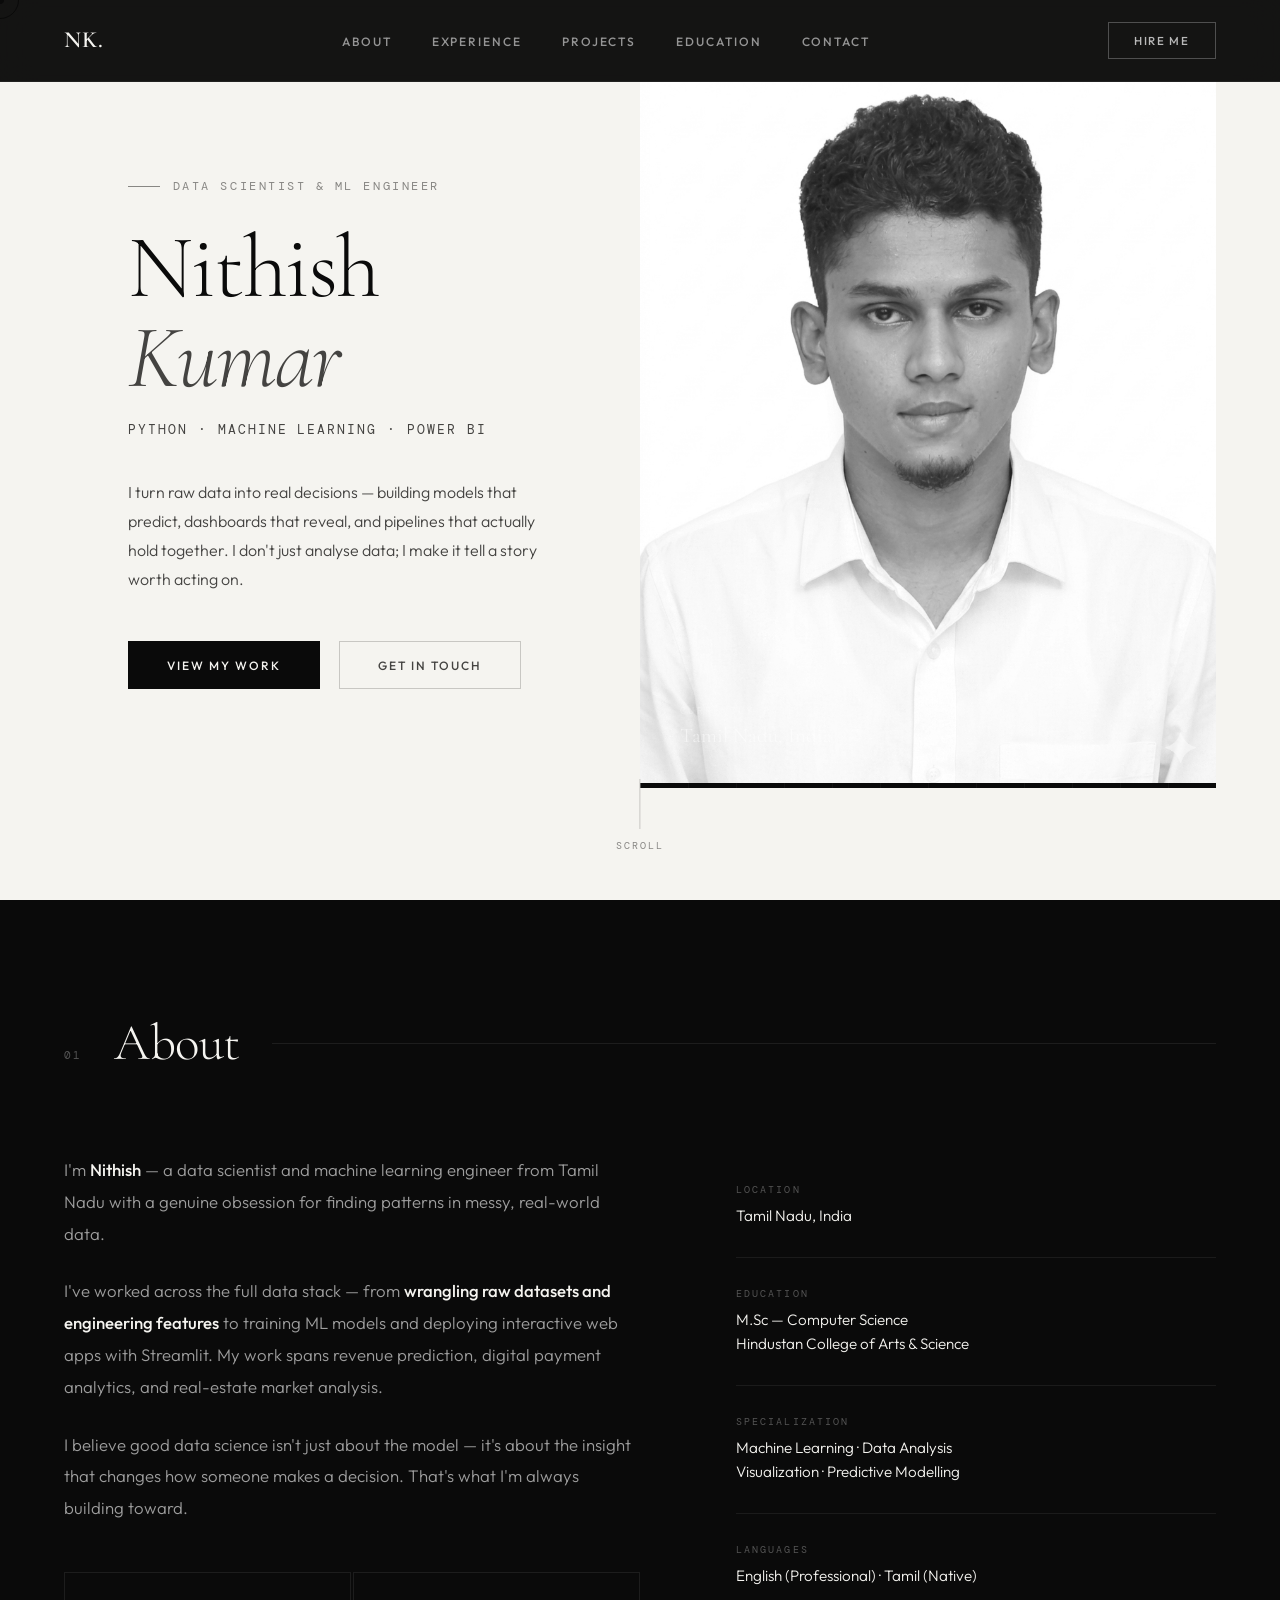
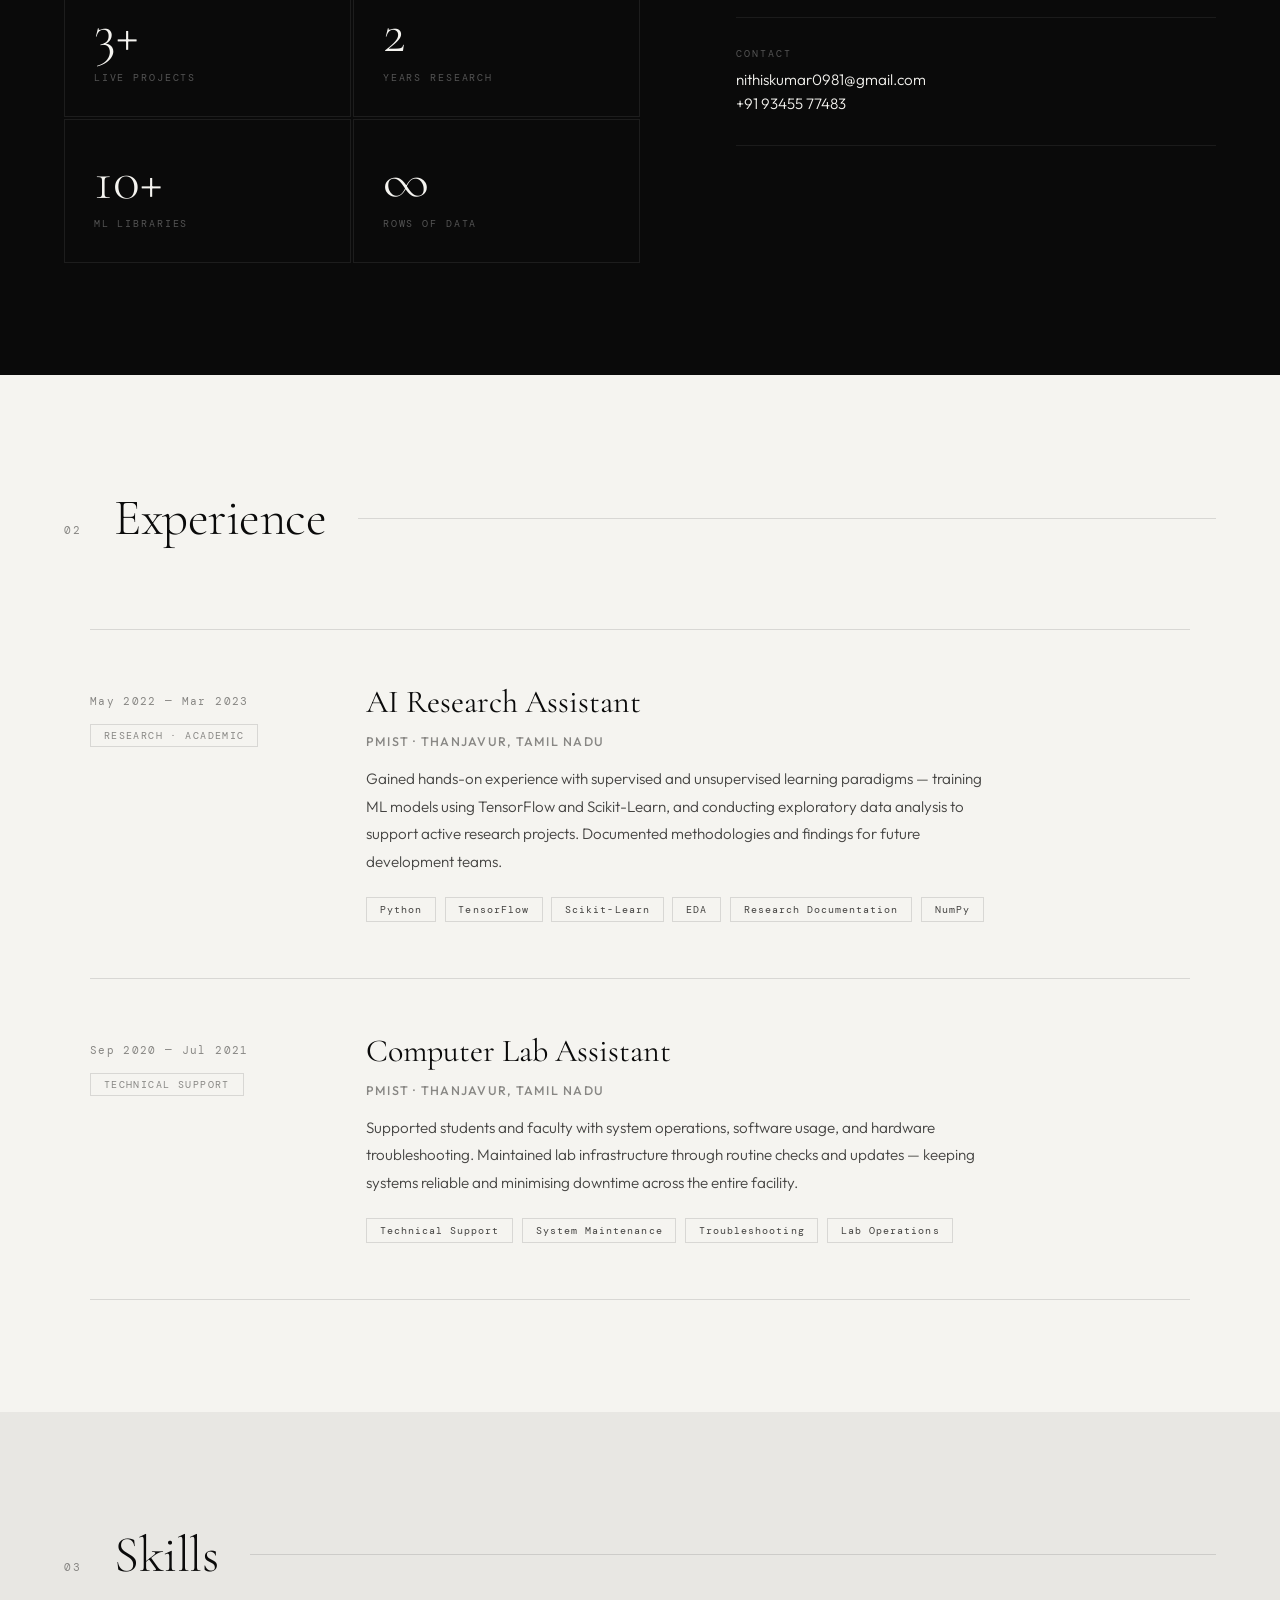
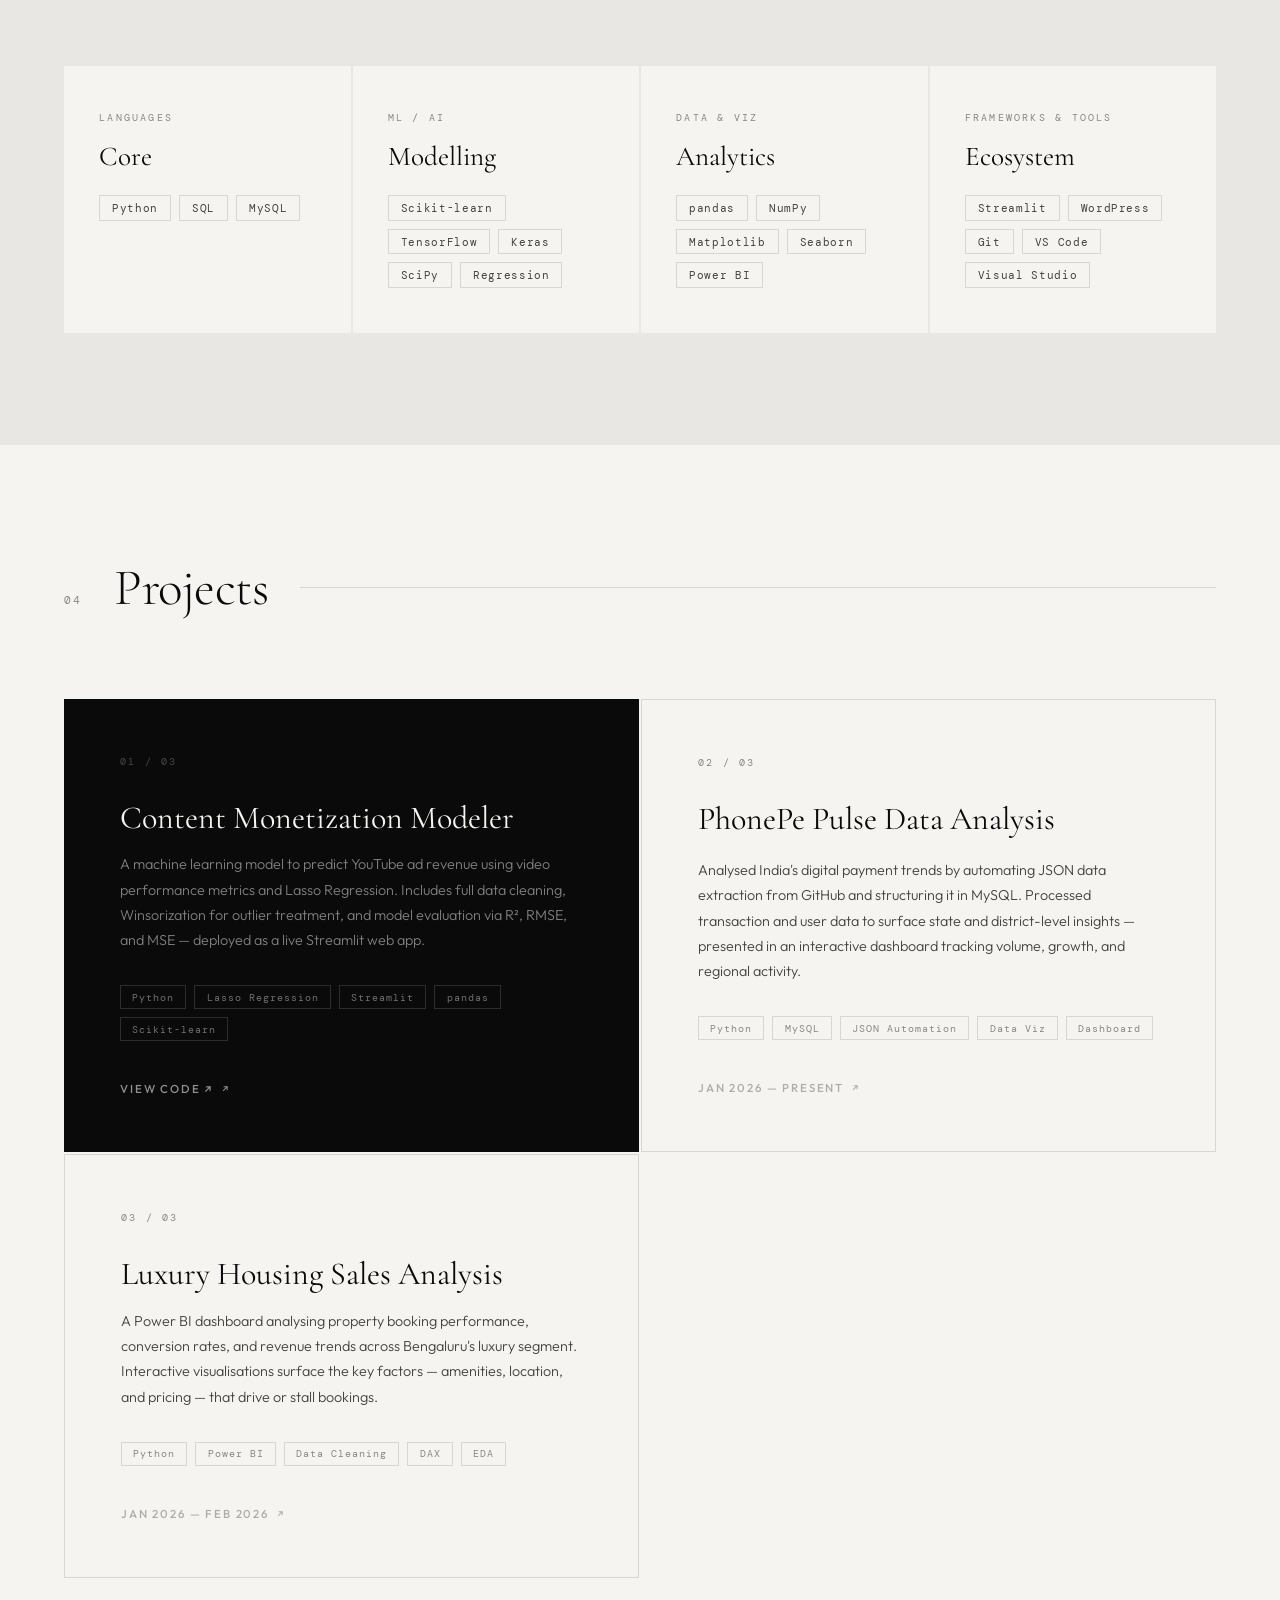
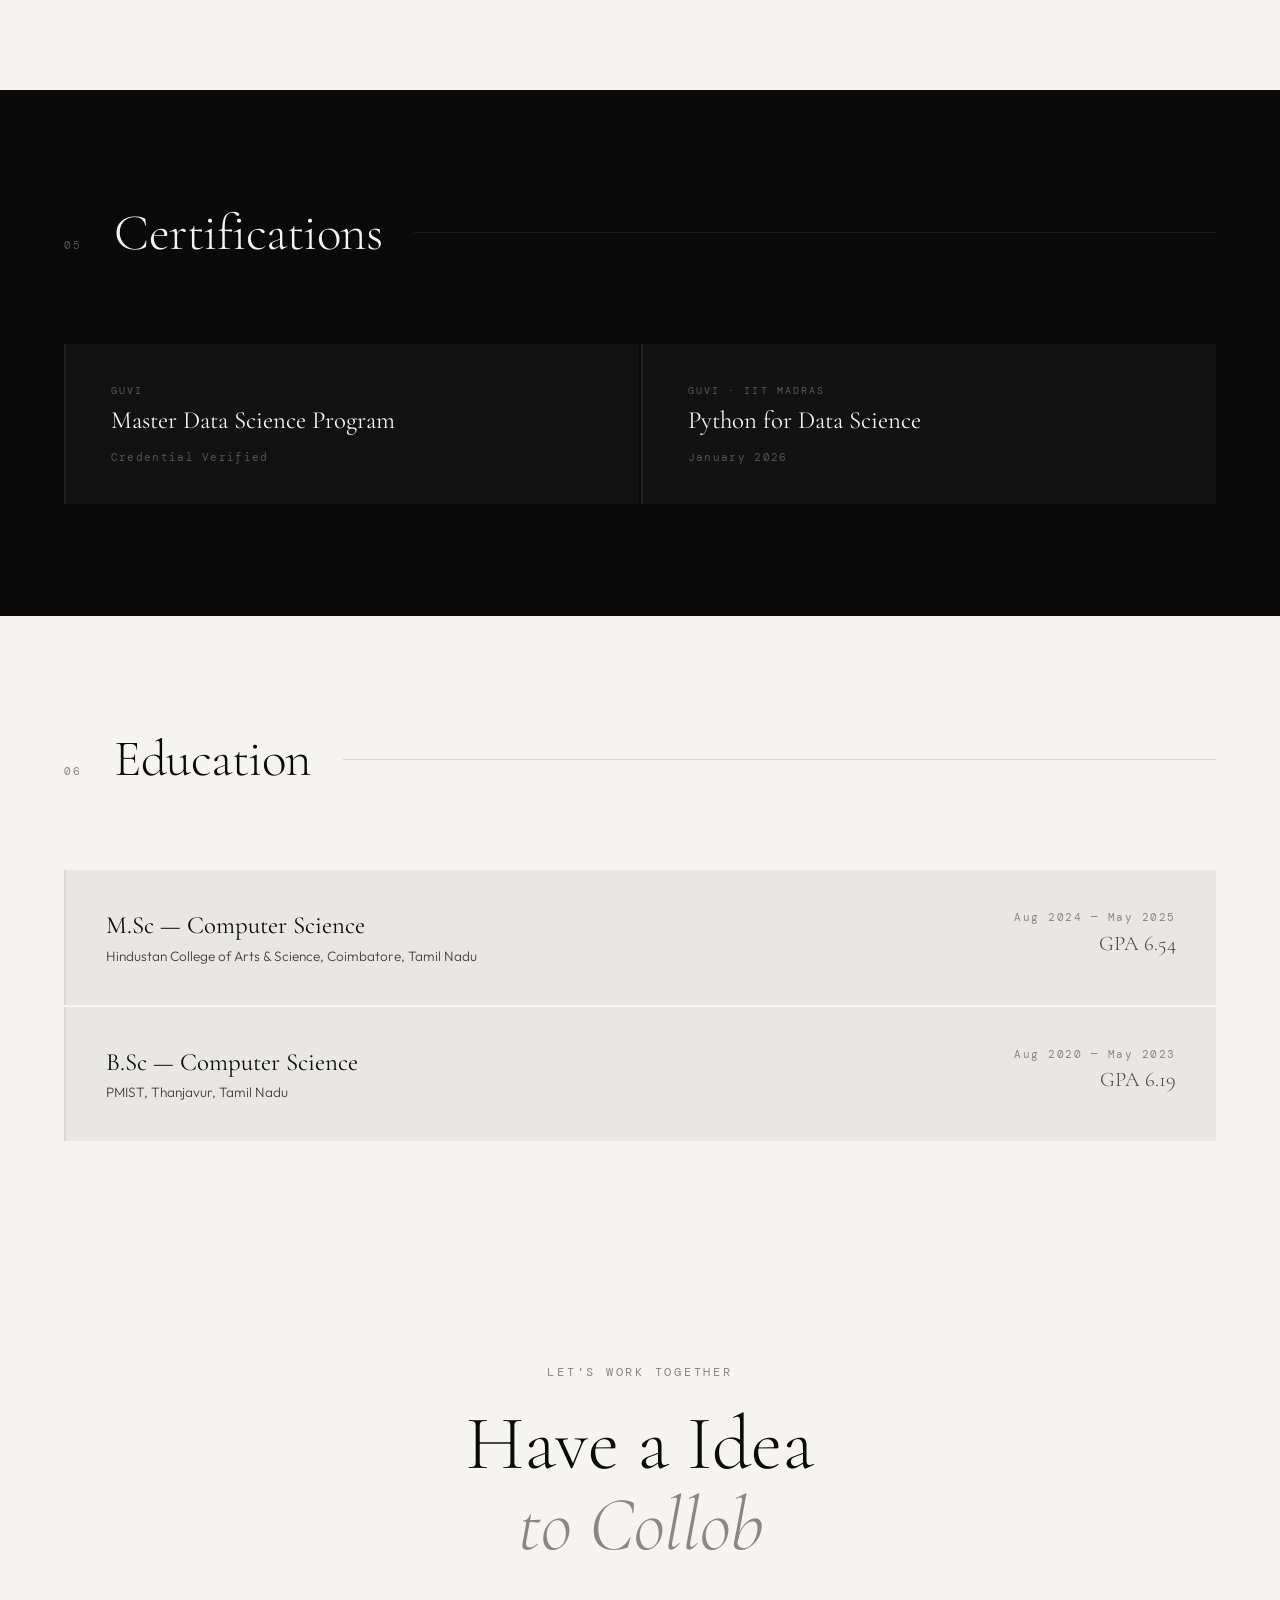
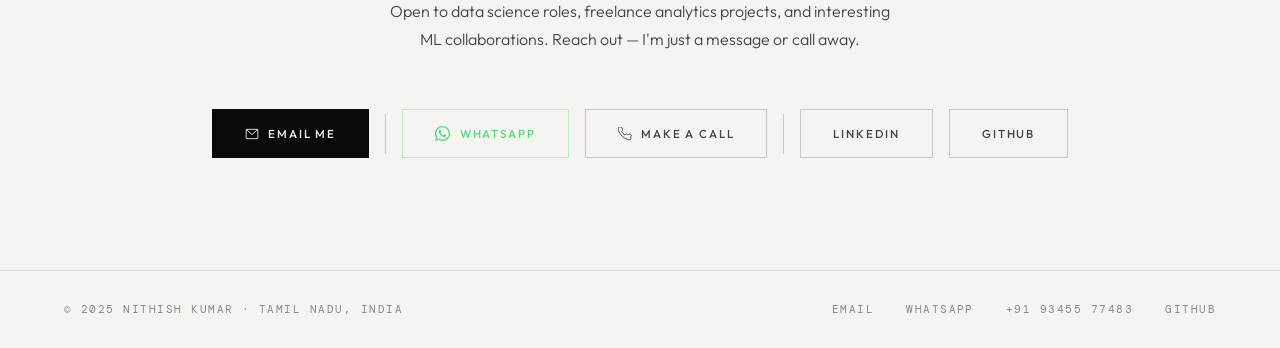
==== index.html @ 75e67b0f "Update index.html" ====
<!DOCTYPE html>
<html lang="en">
<head>
  <meta charset="UTF-8" />
  <meta name="viewport" content="width=device-width, initial-scale=1.0"/>
  <title>Nithish Kumar — Data Scientist</title>
  <link rel="preconnect" href="https://fonts.googleapis.com"/>
  <link rel="preconnect" href="https://fonts.gstatic.com" crossorigin/>
  <link href="https://fonts.googleapis.com/css2?family=Cormorant+Garamond:ital,wght@0,300;0,400;0,600;1,300;1,400&family=DM+Mono:wght@300;400;500&family=Outfit:wght@300;400;500;600&display=swap" rel="stylesheet"/>
  <style>
    *, *::before, *::after { box-sizing: border-box; margin: 0; padding: 0; }

    :root {
      --black: #0a0a0a;
      --white: #f5f4f0;
      --gray-100: #e8e7e3;
      --gray-200: #c8c7c3;
      --gray-400: #888784;
      --gray-600: #444341;
      --border: rgba(10,10,10,0.12);
    }

    html { scroll-behavior: smooth; }

    body {
      font-family: 'Outfit', sans-serif;
      background: var(--white);
      color: var(--black);
      overflow-x: hidden;
      cursor: none;
    }

    /* ── CUSTOM CURSOR ── */
    .cursor-dot {
      width: 8px; height: 8px; border-radius: 50%;
      background: var(--black);
      position: fixed; top: 0; left: 0;
      transform: translate(-50%,-50%);
      pointer-events: none; z-index: 9999;
    }
    .cursor-ring {
      width: 38px; height: 38px; border-radius: 50%;
      border: 1.5px solid var(--black);
      position: fixed; top: 0; left: 0;
      transform: translate(-50%,-50%);
      pointer-events: none; z-index: 9998;
      transition: width .3s cubic-bezier(.25,.46,.45,.94),
                  height .3s cubic-bezier(.25,.46,.45,.94),
                  opacity .3s ease;
    }

    /* ── NAV ── */
    nav {
      position: fixed; top: 0; left: 0; right: 0; z-index: 100;
      display: flex; align-items: center; justify-content: space-between;
      padding: 1.4rem 4rem;
      background: rgba(0,0,0,0.92);
      backdrop-filter: blur(16px);
      border-bottom: 1px solid rgba(255,255,255,.06);
      transition: padding .35s ease;
    }
    .nav-logo {
      font-family: 'Cormorant Garamond', serif;
      font-size: 1.45rem; font-weight: 600; letter-spacing: .05em;
      text-decoration: none; color: var(--white);
    }
    .nav-links { display: flex; gap: 2.5rem; list-style: none; }
    .nav-links a {
      font-size: .75rem; font-weight: 500; letter-spacing: .16em;
      text-transform: uppercase; text-decoration: none; color: rgba(255,255,255,.55);
      transition: color .25s; position: relative;
    }
    .nav-links a::after {
      content: ''; position: absolute; bottom: -4px; left: 0; width: 0; height: 1px;
      background: var(--white); transition: width .3s cubic-bezier(.25,.46,.45,.94);
    }
    .nav-links a:hover { color: var(--white); }
    .nav-links a:hover::after { width: 100%; }
    .nav-cta {
      font-size: .72rem; font-weight: 500; letter-spacing: .14em; text-transform: uppercase;
      padding: .6rem 1.6rem; border: 1px solid rgba(255,255,255,.25);
      background: transparent; color: rgba(255,255,255,.7);
      text-decoration: none; position: relative; overflow: hidden;
      transition: color .3s ease, border-color .3s ease;
    }
    .nav-cta::before {
      content: ''; position: absolute; inset: 0; background: var(--white);
      transform: translateX(-102%);
      transition: transform .35s cubic-bezier(.25,.46,.45,.94); z-index: -1;
    }
    .nav-cta:hover { color: var(--black); border-color: var(--white); }
    .nav-cta:hover::before { transform: translateX(0); }

    /* Hamburger */
    .hamburger {
      display: none; flex-direction: column; gap: 5px;
      background: none; border: none; padding: 4px; cursor: none;
    }
    .hamburger span {
      display: block; width: 24px; height: 1.5px;
      background: var(--white); transition: all .35s ease;
    }
    .hamburger.active span:nth-child(1) { transform: translateY(6.5px) rotate(45deg); }
    .hamburger.active span:nth-child(2) { opacity: 0; transform: scaleX(0); }
    .hamburger.active span:nth-child(3) { transform: translateY(-6.5px) rotate(-45deg); }

    .mobile-menu {
      display: none; position: fixed; top: 0; left: 0; right: 0; bottom: 0;
      background: var(--black); z-index: 99; flex-direction: column;
      align-items: center; justify-content: center; gap: 2.2rem;
    }
    .mobile-menu.open { display: flex; }
    .mobile-menu a {
      font-family: 'Cormorant Garamond', serif;
      font-size: 2.8rem; font-weight: 300; color: var(--white);
      text-decoration: none; letter-spacing: .04em; transition: opacity .25s;
    }
    .mobile-menu a:hover { opacity: .4; }
    .mobile-contact-row {
      display: flex; gap: 1.5rem; margin-top: 1rem;
    }
    .mobile-contact-row a {
      font-family: 'DM Mono', monospace !important;
      font-size: .75rem !important; letter-spacing: .16em !important;
      text-transform: uppercase !important; color: rgba(255,255,255,.4) !important;
    }

    /* ── HERO ── */
    .hero {
      min-height: 100vh; display: grid;
      grid-template-columns: 1fr 1fr;
      padding-top: 80px; overflow: hidden;
    }
    .hero-left {
      display: flex; flex-direction: column;
      justify-content: center; padding: 6rem 4rem;
      position: relative;
    }
    .hero-tag {
      font-family: 'DM Mono', monospace;
      font-size: .72rem; letter-spacing: .22em; text-transform: uppercase;
      color: var(--gray-400); margin-bottom: 1.8rem;
      display: flex; align-items: center; gap: .8rem;
    }
    .hero-tag::before {
      content: ''; display: block; width: 32px; height: 1px; background: var(--gray-400);
    }
    .hero-name {
      font-family: 'Cormorant Garamond', serif;
      font-size: clamp(4rem, 7vw, 7.5rem);
      font-weight: 300; line-height: 1;
      letter-spacing: -.02em; color: var(--black);
    }
    .hero-name em { font-style: italic; font-weight: 300; color: var(--gray-600); }
    .hero-role {
      font-family: 'DM Mono', monospace;
      font-size: .82rem; letter-spacing: .15em; text-transform: uppercase;
      color: var(--gray-600); margin-top: 1.2rem; margin-bottom: 2.5rem;
    }
    .hero-desc {
      font-size: 1rem; line-height: 1.8; color: var(--gray-600);
      max-width: 420px; font-weight: 300;
    }
    .hero-actions { display: flex; gap: 1.2rem; margin-top: 3rem; flex-wrap: wrap; }

    /* ── BUTTONS ── */
    .btn-primary {
      font-size: .75rem; font-weight: 500; letter-spacing: .16em; text-transform: uppercase;
      padding: .95rem 2.4rem; background: var(--black); color: var(--white);
      text-decoration: none; border: 1.5px solid var(--black);
      position: relative; overflow: hidden;
      transition: color .35s ease;
      display: inline-flex; align-items: center;
    }
    .btn-primary::before {
      content: ''; position: absolute; inset: 0; background: var(--white);
      transform: translateY(102%);
      transition: transform .4s cubic-bezier(.25,.46,.45,.94); z-index: 0;
    }
    .btn-primary span { position: relative; z-index: 1; }
    .btn-primary:hover { color: var(--black); }
    .btn-primary:hover::before { transform: translateY(0); }

    .btn-secondary {
      font-size: .75rem; font-weight: 500; letter-spacing: .16em; text-transform: uppercase;
      padding: .95rem 2.4rem; border: 1.5px solid var(--gray-200); color: var(--gray-600);
      text-decoration: none; position: relative; overflow: hidden;
      transition: color .35s ease, border-color .35s ease;
      display: inline-flex; align-items: center;
    }
    .btn-secondary::before {
      content: ''; position: absolute; inset: 0; background: var(--black);
      transform: translateY(102%);
      transition: transform .4s cubic-bezier(.25,.46,.45,.94); z-index: 0;
    }
    .btn-secondary span { position: relative; z-index: 1; }
    .btn-secondary:hover { color: var(--white); border-color: var(--black); }
    .btn-secondary:hover::before { transform: translateY(0); }

    .hero-right {
      position: relative; display: flex; align-items: flex-end; justify-content: center;
      background: var(--black); overflow: hidden;
    }
    /* No photo — use a stylised initials/pattern placeholder */
    .hero-right-inner {
      width: 100%; height: 100%;
      display: flex; align-items: center; justify-content: center;
      position: relative;
    }
    .hero-initials {
      font-family: 'Cormorant Garamond', serif;
      font-size: clamp(10rem, 18vw, 18rem);
      font-weight: 300; color: rgba(255,255,255,.06);
      letter-spacing: -.05em; line-height: 1;
      user-select: none; position: absolute;
    }
    .hero-grid-pattern {
      position: absolute; inset: 0;
      background-image:
        linear-gradient(rgba(255,255,255,.035) 1px, transparent 1px),
        linear-gradient(90deg, rgba(255,255,255,.035) 1px, transparent 1px);
      background-size: 48px 48px;
    }
    .hero-badge {
      position: absolute; bottom: 2.5rem; left: 2.5rem; right: 2.5rem;
      display: flex; flex-direction: column; gap: .4rem;
    }
    .hero-badge-label {
      font-family: 'DM Mono', monospace; font-size: .65rem;
      letter-spacing: .22em; text-transform: uppercase; color: rgba(255,255,255,.3);
    }
    .hero-badge-val {
      font-family: 'Cormorant Garamond', serif;
      font-size: 1.3rem; font-weight: 300; color: rgba(255,255,255,.55);
    }
    .hero-scroll {
      position: absolute; bottom: 3rem; left: 50%; transform: translateX(-50%);
      display: flex; flex-direction: column; align-items: center; gap: .6rem;
      font-family: 'DM Mono', monospace; font-size: .65rem; letter-spacing: .18em;
      text-transform: uppercase; color: var(--gray-400); text-decoration: none;
    }
    .scroll-line {
      width: 1px; height: 50px; background: var(--gray-200);
      animation: scrollPulse 2s ease-in-out infinite;
    }
    @keyframes scrollPulse {
      0%, 100% { opacity: 1; transform: scaleY(1); }
      50% { opacity: .25; transform: scaleY(.4); }
    }

    /* ── SECTIONS SHARED ── */
    section { padding: 7rem 4rem; }
    .section-header {
      display: flex; align-items: baseline; gap: 2rem; margin-bottom: 5rem;
    }
    .section-num {
      font-family: 'DM Mono', monospace; font-size: .7rem;
      letter-spacing: .2em; color: var(--gray-400); text-transform: uppercase;
    }
    .section-title {
      font-family: 'Cormorant Garamond', serif;
      font-size: clamp(2.5rem, 4vw, 4rem); font-weight: 300;
      letter-spacing: -.01em; color: var(--black);
    }
    .section-line { flex: 1; height: 1px; background: var(--border); align-self: center; }

    /* ── ABOUT ── */
    .about { background: var(--black); color: var(--white); }
    .about .section-title { color: var(--white); }
    .about .section-num { color: rgba(255,255,255,.3); }
    .about .section-line { background: rgba(255,255,255,.08); }
    .about-grid { display: grid; grid-template-columns: 1.2fr 1fr; gap: 6rem; align-items: start; }
    .about-text p {
      font-size: 1.05rem; line-height: 1.9; color: rgba(255,255,255,.6);
      font-weight: 300; margin-bottom: 1.6rem;
    }
    .about-text p strong { color: var(--white); font-weight: 500; }
    .about-stats { display: grid; grid-template-columns: 1fr 1fr; gap: 2px; margin-top: 3rem; }
    .stat-card {
      border: 1px solid rgba(255,255,255,.08); padding: 2rem 1.8rem;
      transition: border-color .3s, background .3s;
    }
    .stat-card:hover { background: rgba(255,255,255,.04); border-color: rgba(255,255,255,.2); }
    .stat-num {
      font-family: 'Cormorant Garamond', serif;
      font-size: 3.5rem; font-weight: 300; line-height: 1; color: var(--white);
    }
    .stat-label {
      font-family: 'DM Mono', monospace; font-size: .65rem;
      letter-spacing: .18em; text-transform: uppercase;
      color: rgba(255,255,255,.3); margin-top: .6rem;
    }
    .about-info { display: flex; flex-direction: column; }
    .info-item { border-bottom: 1px solid rgba(255,255,255,.07); padding: 1.8rem 0; }
    .info-label {
      font-family: 'DM Mono', monospace; font-size: .65rem;
      letter-spacing: .2em; text-transform: uppercase;
      color: rgba(255,255,255,.3); margin-bottom: .5rem;
    }
    .info-value { font-size: .95rem; color: var(--white); font-weight: 300; line-height: 1.6; }

    /* ── EXPERIENCE ── */
    .experience-wrap { max-width: 1100px; margin: 0 auto; }
    .exp-card {
      display: grid; grid-template-columns: 220px 1fr;
      gap: 3.5rem; padding: 3.5rem 0;
      border-bottom: 1px solid var(--border);
    }
    .exp-card:first-of-type { border-top: 1px solid var(--border); }
    .exp-meta { padding-top: .3rem; }
    .exp-date {
      font-family: 'DM Mono', monospace; font-size: .7rem;
      letter-spacing: .12em; color: var(--gray-400); line-height: 1.8;
    }
    .exp-type {
      font-family: 'DM Mono', monospace; font-size: .63rem;
      letter-spacing: .14em; text-transform: uppercase;
      color: var(--gray-400); margin-top: .8rem;
      display: inline-block; padding: .25rem .8rem;
      border: 1px solid var(--border);
    }
    .exp-body { display: flex; flex-direction: column; gap: 1rem; }
    .exp-role {
      font-family: 'Cormorant Garamond', serif;
      font-size: 2rem; font-weight: 400; color: var(--black); line-height: 1;
    }
    .exp-company {
      font-size: .78rem; font-weight: 500; letter-spacing: .1em; text-transform: uppercase;
      color: var(--gray-400);
    }
    .exp-desc {
      font-size: .95rem; line-height: 1.8; color: var(--gray-600);
      font-weight: 300; max-width: 620px;
    }
    .exp-skills { display: flex; flex-wrap: wrap; gap: .55rem; margin-top: .4rem; }
    .exp-skills span {
      font-family: 'DM Mono', monospace; font-size: .65rem; letter-spacing: .1em;
      padding: .3rem .8rem; border: 1px solid var(--border); color: var(--gray-600);
      transition: border-color .25s, color .25s, background .25s;
    }
    .exp-skills span:hover {
      border-color: var(--black); color: var(--black); background: var(--gray-100);
    }

    /* ── SKILLS ── */
    .skills { background: var(--gray-100); }
    .skills-grid { display: grid; grid-template-columns: repeat(4, 1fr); gap: 2px; }
    .skill-block {
      background: var(--white); padding: 2.8rem 2.2rem;
      transition: background .3s ease, transform .3s ease;
      position: relative; overflow: hidden; cursor: none;
    }
    .skill-block::after {
      content: ''; position: absolute; bottom: 0; left: 0;
      width: 0; height: 2px; background: var(--black);
      transition: width .4s cubic-bezier(.25,.46,.45,.94);
    }
    .skill-block:hover { background: var(--black); transform: translateY(-5px); }
    .skill-block:hover .skill-cat { color: rgba(255,255,255,.35); }
    .skill-block:hover .skill-name { color: var(--white); }
    .skill-block:hover .skill-tags span { border-color: rgba(255,255,255,.15); color: rgba(255,255,255,.55); }
    .skill-block:hover::after { width: 100%; }
    .skill-cat {
      font-family: 'DM Mono', monospace; font-size: .63rem;
      letter-spacing: .22em; text-transform: uppercase;
      color: var(--gray-400); margin-bottom: 1rem; transition: color .3s;
    }
    .skill-name {
      font-family: 'Cormorant Garamond', serif;
      font-size: 1.7rem; font-weight: 400; color: var(--black); margin-bottom: 1.4rem;
      transition: color .3s;
    }
    .skill-tags { display: flex; flex-wrap: wrap; gap: .5rem; }
    .skill-tags span {
      font-size: .68rem; padding: .3rem .75rem;
      border: 1px solid var(--border); color: var(--gray-600);
      font-family: 'DM Mono', monospace; letter-spacing: .06em; transition: all .3s;
    }

    /* ── PROJECTS ── */
    .projects { padding: 7rem 4rem; }
    .projects-grid { display: grid; grid-template-columns: repeat(2, 1fr); gap: 2px; }
    .project-card {
      background: var(--black); padding: 3.5rem;
      position: relative; overflow: hidden;
      display: flex; flex-direction: column; min-height: 360px;
    }
    .project-card.light { background: var(--white); border: 1px solid var(--border); }
    .project-card::before {
      content: ''; position: absolute; inset: 0;
      background: rgba(255,255,255,.04);
      transform: translateY(100%);
      transition: transform .45s cubic-bezier(.25,.46,.45,.94);
      pointer-events: none;
    }
    .project-card.light::before { background: rgba(0,0,0,.03); }
    .project-card:hover::before { transform: translateY(0); }
    .project-num {
      font-family: 'DM Mono', monospace; font-size: .63rem;
      letter-spacing: .22em; text-transform: uppercase;
      color: rgba(255,255,255,.25); margin-bottom: 2rem;
    }
    .project-card.light .project-num { color: var(--gray-400); }
    .project-title {
      font-family: 'Cormorant Garamond', serif;
      font-size: 2rem; font-weight: 400; line-height: 1.15;
      color: var(--white); margin-bottom: 1rem; flex: 1;
    }
    .project-card.light .project-title { color: var(--black); }
    .project-desc {
      font-size: .9rem; line-height: 1.75; color: rgba(255,255,255,.48);
      font-weight: 300; margin-bottom: 2rem;
    }
    .project-card.light .project-desc { color: var(--gray-600); }
    .project-stack { display: flex; flex-wrap: wrap; gap: .5rem; margin-bottom: 2.5rem; }
    .project-stack span {
      font-family: 'DM Mono', monospace; font-size: .63rem;
      letter-spacing: .1em; padding: .28rem .7rem;
      border: 1px solid rgba(255,255,255,.14); color: rgba(255,255,255,.42);
    }
    .project-card.light .project-stack span { border-color: var(--border); color: var(--gray-400); }
    .project-link {
      font-size: .72rem; font-weight: 500; letter-spacing: .16em; text-transform: uppercase;
      color: rgba(255,255,255,.55); text-decoration: none;
      display: inline-flex; align-items: center; gap: .5rem;
      transition: color .25s, gap .3s cubic-bezier(.25,.46,.45,.94);
      width: fit-content;
    }
    .project-card.light .project-link { color: var(--gray-600); }
    .project-link:hover { color: var(--white); gap: 1rem; }
    .project-card.light .project-link:hover { color: var(--black); }
    .project-link::after { content: '↗'; font-size: .85em; }

    /* ── CERTIFICATIONS ── */
    .certs { background: var(--black); }
    .certs .section-title { color: var(--white); }
    .certs .section-num { color: rgba(255,255,255,.3); }
    .certs .section-line { background: rgba(255,255,255,.08); }
    .certs-grid { display: grid; grid-template-columns: repeat(2, 1fr); gap: 2px; }
    .cert-card {
      padding: 2.5rem 2.8rem;
      background: rgba(255,255,255,.03);
      border-left: 2px solid rgba(255,255,255,.07);
      transition: background .3s, border-color .3s;
      display: flex; flex-direction: column; gap: .6rem;
    }
    .cert-card:hover { background: rgba(255,255,255,.06); border-color: rgba(255,255,255,.25); }
    .cert-org {
      font-family: 'DM Mono', monospace; font-size: .65rem;
      letter-spacing: .2em; text-transform: uppercase; color: rgba(255,255,255,.3);
    }
    .cert-name {
      font-family: 'Cormorant Garamond', serif;
      font-size: 1.55rem; font-weight: 400; color: var(--white); line-height: 1.2;
    }
    .cert-date {
      font-family: 'DM Mono', monospace; font-size: .68rem;
      letter-spacing: .12em; color: rgba(255,255,255,.28); margin-top: .3rem;
    }

    /* ── EDUCATION ── */
    .education { background: var(--white); }
    .edu-list { display: flex; flex-direction: column; gap: 2px; }
    .edu-item {
      display: grid; grid-template-columns: 1fr auto;
      align-items: start; gap: 2rem; padding: 2.5rem 2.5rem;
      background: var(--gray-100);
      border-left: 2px solid rgba(10,10,10,.07);
      transition: background .3s, border-color .3s;
    }
    .edu-item:hover { background: var(--gray-100); border-color: var(--black); }
    .edu-degree {
      font-family: 'Cormorant Garamond', serif;
      font-size: 1.55rem; font-weight: 400; color: var(--black); margin-bottom: .4rem;
    }
    .edu-school { font-size: .85rem; color: var(--gray-600); font-weight: 300; }
    .edu-year {
      font-family: 'DM Mono', monospace; font-size: .68rem;
      letter-spacing: .14em; color: var(--gray-400); text-align: right;
    }
    .edu-score {
      font-family: 'Cormorant Garamond', serif;
      font-size: 1.3rem; font-weight: 300; color: var(--gray-600);
      text-align: right; margin-top: .4rem;
    }

    /* ── CONTACT ── */
    .contact { padding: 7rem 4rem; }
    .contact-inner { max-width: 900px; margin: 0 auto; text-align: center; }
    .contact-eyebrow {
      font-family: 'DM Mono', monospace; font-size: .72rem;
      letter-spacing: .24em; text-transform: uppercase; color: var(--gray-400);
      margin-bottom: 1.5rem; display: block;
    }
    .contact-headline {
      font-family: 'Cormorant Garamond', serif;
      font-size: clamp(3rem, 6vw, 5.5rem); font-weight: 300;
      line-height: 1.05; color: var(--black); margin-bottom: 2rem;
    }
    .contact-headline em { font-style: italic; color: var(--gray-400); }
    .contact-sub {
      font-size: 1rem; color: var(--gray-600); font-weight: 300;
      line-height: 1.75; max-width: 500px; margin: 0 auto 3.5rem;
    }
    .contact-links {
      display: flex; align-items: center; justify-content: center;
      gap: 1rem; flex-wrap: wrap;
    }
    .cta-btn {
      font-size: .72rem; font-weight: 500; letter-spacing: .16em; text-transform: uppercase;
      padding: 1rem 2rem; text-decoration: none;
      position: relative; overflow: hidden;
      transition: color .35s ease, border-color .35s ease;
      display: inline-flex; align-items: center; gap: .6rem;
    }
    .cta-btn > * { position: relative; z-index: 1; }
    .cta-btn::before {
      content: ''; position: absolute; inset: 0;
      transition: transform .4s cubic-bezier(.25,.46,.45,.94); z-index: 0;
    }
    .cta-btn.filled { background: var(--black); color: var(--white); border: 1.5px solid var(--black); }
    .cta-btn.filled::before { background: var(--white); transform: translateY(102%); }
    .cta-btn.filled:hover { color: var(--black); }
    .cta-btn.filled:hover::before { transform: translateY(0); }
    .cta-btn.outline { border: 1.5px solid var(--gray-200); color: var(--gray-600); }
    .cta-btn.outline::before { background: var(--black); transform: translateY(102%); }
    .cta-btn.outline:hover { color: var(--white); border-color: var(--black); }
    .cta-btn.outline:hover::before { transform: translateY(0); }
    .cta-btn.wa { border: 1.5px solid rgba(37,211,102,.3); color: rgba(37,211,102,.8); }
    .cta-btn.wa::before { background: #25d366; transform: translateY(102%); }
    .cta-btn.wa:hover { color: var(--white); border-color: #25d366; }
    .cta-btn.wa:hover::before { transform: translateY(0); }
    .contact-divider { width: 1px; height: 40px; background: var(--gray-200); }

    /* ── FOOTER ── */
    footer {
      border-top: 1px solid var(--border); padding: 2rem 4rem;
      display: flex; align-items: center; justify-content: space-between;
      flex-wrap: wrap; gap: 1rem;
    }
    .footer-copy {
      font-family: 'DM Mono', monospace; font-size: .66rem;
      letter-spacing: .14em; color: var(--gray-400); text-transform: uppercase;
    }
    .footer-links { display: flex; gap: 2rem; }
    .footer-links a {
      font-family: 'DM Mono', monospace; font-size: .66rem;
      letter-spacing: .14em; text-transform: uppercase;
      color: var(--gray-400); text-decoration: none; transition: color .25s;
    }
    .footer-links a:hover { color: var(--black); }

    /* ── REVEAL ── */
    .reveal {
      opacity: 0; transform: translateY(28px);
      transition: opacity .75s cubic-bezier(.25,.46,.45,.94),
                  transform .75s cubic-bezier(.25,.46,.45,.94);
    }
    .reveal.visible { opacity: 1; transform: none; }
    .reveal-delay-1 { transition-delay: .1s; }
    .reveal-delay-2 { transition-delay: .22s; }
    .reveal-delay-3 { transition-delay: .34s; }
    .reveal-delay-4 { transition-delay: .46s; }

    /* ── RESPONSIVE ── */
    @media (max-width: 1100px) {
      .skills-grid { grid-template-columns: repeat(2, 1fr); }
      .certs-grid { grid-template-columns: 1fr; }
    }
    @media (max-width: 1024px) {
      nav { padding: 1.2rem 2.5rem; }
      .nav-links, .nav-cta { display: none; }
      .hamburger { display: flex; }
      .hero { grid-template-columns: 1fr; min-height: auto; }
      .hero-left { padding: 5rem 2.5rem 3rem; order: 2; }
      .hero-right { min-height: 65vw; order: 1; }
      .hero-scroll { display: none; }
      .about-grid { grid-template-columns: 1fr; gap: 3.5rem; }
      .projects-grid { grid-template-columns: 1fr; }
      section { padding: 5rem 2.5rem; }
      .projects, .contact { padding: 5rem 2.5rem; }
      footer { padding: 2rem 2.5rem; }
    }
    @media (max-width: 768px) {
      .skills-grid { grid-template-columns: 1fr 1fr; }
      .exp-card { grid-template-columns: 1fr; gap: 1rem; }
    }
    @media (max-width: 640px) {
      nav { padding: 1rem 1.5rem; }
      .skills-grid { grid-template-columns: 1fr; }
      .edu-item { grid-template-columns: 1fr; gap: .8rem; }
      .edu-year, .edu-score { text-align: left; }
      .contact-links { flex-direction: column; align-items: stretch; gap: .8rem; }
      .cta-btn { justify-content: center; }
      .contact-divider { display: none; }
      .footer-links { display: none; }
      section, .projects, .contact { padding: 4rem 1.5rem; }
      footer { padding: 1.5rem; }
      .about-stats { grid-template-columns: 1fr 1fr; }
      .hero-left { padding: 4rem 1.5rem 3rem; }
      .hero-actions { flex-direction: column; }
      .hero-actions a { justify-content: center; }
    }
  </style>
</head>
<body>

  <!-- CURSOR -->
  <div class="cursor-dot" id="cursorDot"></div>
  <div class="cursor-ring" id="cursorRing"></div>

  <!-- NAV -->
  <nav>
    <a class="nav-logo" href="#">NK.</a>
    <ul class="nav-links">
      <li><a href="#about">About</a></li>
      <li><a href="#experience">Experience</a></li>
      <li><a href="#projects">Projects</a></li>
      <li><a href="#education">Education</a></li>
      <li><a href="#contact">Contact</a></li>
    </ul>
    <a class="nav-cta" href="mailto:nithiskumar0981@gmail.com">Hire Me</a>
    <button class="hamburger" id="hamburger" aria-label="Menu">
      <span></span><span></span><span></span>
    </button>
  </nav>

  <!-- MOBILE MENU -->
  <div class="mobile-menu" id="mobileMenu">
    <a href="#about" onclick="closeMobileMenu()">About</a>
    <a href="#experience" onclick="closeMobileMenu()">Experience</a>
    <a href="#projects" onclick="closeMobileMenu()">Projects</a>
    <a href="#education" onclick="closeMobileMenu()">Education</a>
    <a href="#contact" onclick="closeMobileMenu()">Contact</a>
    <div class="mobile-contact-row">
      <a href="https://wa.me/919345577483" target="_blank" rel="noopener">WhatsApp</a>
      <a href="tel:+919345577483">Call Me</a>
    </div>
  </div>

  <!-- HERO -->
  <section class="hero" id="hero">
    <div class="hero-left">
      <p class="hero-tag reveal">Data Scientist & ML Engineer</p>
      <h1 class="hero-name reveal reveal-delay-1">
        Nithish<br><em>Kumar</em>
      </h1>
      <p class="hero-role reveal reveal-delay-2">Python · Machine Learning · Power BI</p>
      <p class="hero-desc reveal reveal-delay-3">
        I turn raw data into real decisions — building models that predict, dashboards that reveal, and pipelines that actually hold together. I don't just analyse data; I make it tell a story worth acting on.
      </p>
      <div class="hero-actions reveal reveal-delay-4">
        <a class="btn-primary" href="#projects"><span>View My Work</span></a>
        <a class="btn-secondary" href="mailto:nithiskumar0981@gmail.com"><span>Get in Touch</span></a>
      </div>
    </div>
    <div class="hero-right">
      <div class="hero-right-inner">
        <div class="hero-grid-pattern"></div>
     <div class="hero-initials">
        <img src="profile.png.PNG" alt="" style="width: 100%; height: 90%; object-fit: cover; filter: grayscale(100%);">
    </div>
        <div class="hero-badge">
          <div class="hero-badge-label">Currently Based In</div>
          <div class="hero-badge-val">Tamil Nadu, India</div>
        </div>
      </div>
    </div>
    <a class="hero-scroll" href="#about">
      <div class="scroll-line"></div>
      Scroll
    </a>
  </section>

  <!-- ABOUT -->
  <section class="about" id="about">
    <div class="section-header reveal">
      <span class="section-num">01</span>
      <h2 class="section-title">About</h2>
      <div class="section-line"></div>
    </div>
    <div class="about-grid">
      <div class="about-text reveal">
        <p>I'm <strong>Nithish</strong> — a data scientist and machine learning engineer from Tamil Nadu with a genuine obsession for finding patterns in messy, real-world data.</p>
        <p>I've worked across the full data stack — from <strong>wrangling raw datasets and engineering features</strong> to training ML models and deploying interactive web apps with Streamlit. My work spans revenue prediction, digital payment analytics, and real-estate market analysis.</p>
        <p>I believe good data science isn't just about the model — it's about the insight that changes how someone makes a decision. That's what I'm always building toward.</p>
        <div class="about-stats">
          <div class="stat-card">
            <div class="stat-num">3+</div>
            <div class="stat-label">Live Projects</div>
          </div>
          <div class="stat-card">
            <div class="stat-num">2</div>
            <div class="stat-label">Years Research</div>
          </div>
          <div class="stat-card">
            <div class="stat-num">10+</div>
            <div class="stat-label">ML Libraries</div>
          </div>
          <div class="stat-card">
            <div class="stat-num">∞</div>
            <div class="stat-label">Rows of Data</div>
          </div>
        </div>
      </div>
      <div class="about-info reveal reveal-delay-2">
        <div class="info-item">
          <div class="info-label">Location</div>
          <div class="info-value">Tamil Nadu, India</div>
        </div>
        <div class="info-item">
          <div class="info-label">Education</div>
          <div class="info-value">M.Sc — Computer Science<br>Hindustan College of Arts & Science</div>
        </div>
        <div class="info-item">
          <div class="info-label">Specialization</div>
          <div class="info-value">Machine Learning · Data Analysis<br>Visualization · Predictive Modelling</div>
        </div>
        <div class="info-item">
          <div class="info-label">Languages</div>
          <div class="info-value">English (Professional) · Tamil (Native)</div>
        </div>
        <div class="info-item">
          <div class="info-label">Contact</div>
          <div class="info-value">nithiskumar0981@gmail.com<br>+91 93455 77483</div>
        </div>
      </div>
    </div>
  </section>

  <!-- EXPERIENCE -->
  <section id="experience">
    <div class="section-header reveal">
      <span class="section-num">02</span>
      <h2 class="section-title">Experience</h2>
      <div class="section-line"></div>
    </div>
    <div class="experience-wrap">

      <div class="exp-card reveal">
        <div class="exp-meta">
          <div class="exp-date">May 2022 — Mar 2023</div>
          <div class="exp-type">Research · Academic</div>
        </div>
        <div class="exp-body">
          <div class="exp-role">AI Research Assistant</div>
          <div class="exp-company">PMIST · Thanjavur, Tamil Nadu</div>
          <p class="exp-desc">Gained hands-on experience with supervised and unsupervised learning paradigms — training ML models using TensorFlow and Scikit-Learn, and conducting exploratory data analysis to support active research projects. Documented methodologies and findings for future development teams.</p>
          <div class="exp-skills">
            <span>Python</span><span>TensorFlow</span><span>Scikit-Learn</span>
            <span>EDA</span><span>Research Documentation</span><span>NumPy</span>
          </div>
        </div>
      </div>

      <div class="exp-card reveal reveal-delay-1">
        <div class="exp-meta">
          <div class="exp-date">Sep 2020 — Jul 2021</div>
          <div class="exp-type">Technical Support</div>
        </div>
        <div class="exp-body">
          <div class="exp-role">Computer Lab Assistant</div>
          <div class="exp-company">PMIST · Thanjavur, Tamil Nadu</div>
          <p class="exp-desc">Supported students and faculty with system operations, software usage, and hardware troubleshooting. Maintained lab infrastructure through routine checks and updates — keeping systems reliable and minimising downtime across the entire facility.</p>
          <div class="exp-skills">
            <span>Technical Support</span><span>System Maintenance</span>
            <span>Troubleshooting</span><span>Lab Operations</span>
          </div>
        </div>
      </div>

    </div>
  </section>

  <!-- SKILLS -->
  <section class="skills" id="skills">
    <div class="section-header reveal">
      <span class="section-num">03</span>
      <h2 class="section-title">Skills</h2>
      <div class="section-line"></div>
    </div>
    <div class="skills-grid">
      <div class="skill-block reveal">
        <div class="skill-cat">Languages</div>
        <div class="skill-name">Core</div>
        <div class="skill-tags">
          <span>Python</span><span>SQL</span><span>MySQL</span>
        </div>
      </div>
      <div class="skill-block reveal reveal-delay-1">
        <div class="skill-cat">ML / AI</div>
        <div class="skill-name">Modelling</div>
        <div class="skill-tags">
          <span>Scikit-learn</span><span>TensorFlow</span><span>Keras</span>
          <span>SciPy</span><span>Regression</span>
        </div>
      </div>
      <div class="skill-block reveal reveal-delay-2">
        <div class="skill-cat">Data & Viz</div>
        <div class="skill-name">Analytics</div>
        <div class="skill-tags">
          <span>pandas</span><span>NumPy</span><span>Matplotlib</span>
          <span>Seaborn</span><span>Power BI</span>
        </div>
      </div>
      <div class="skill-block reveal reveal-delay-3">
        <div class="skill-cat">Frameworks & Tools</div>
        <div class="skill-name">Ecosystem</div>
        <div class="skill-tags">
          <span>Streamlit</span><span>WordPress</span><span>Git</span>
          <span>VS Code</span><span>Visual Studio</span>
        </div>
      </div>
    </div>
  </section>

  <!-- PROJECTS -->
  <section class="projects" id="projects">
    <div class="section-header reveal">
      <span class="section-num">04</span>
      <h2 class="section-title">Projects</h2>
      <div class="section-line"></div>
    </div>
    <div class="projects-grid">
      <div class="project-card reveal">
        <div class="project-num">01 / 03</div>
        <h3 class="project-title">Content Monetization Modeler</h3>
        <p class="project-desc">A machine learning model to predict YouTube ad revenue using video performance metrics and Lasso Regression. Includes full data cleaning, Winsorization for outlier treatment, and model evaluation via R², RMSE, and MSE — deployed as a live Streamlit web app.</p>
        <div class="project-stack">
          <span>Python</span><span>Lasso Regression</span><span>Streamlit</span>
          <span>pandas</span><span>Scikit-learn</span>
        </div>
        <a class="project-link" href="https://github.com/nithishflow/Content-Monetization-Modeler.git" target="_blank">
  View Code ↗
</a>
      </div>
      <div class="project-card light reveal reveal-delay-1">
        <div class="project-num">02 / 03</div>
        <h3 class="project-title">PhonePe Pulse Data Analysis</h3>
        <p class="project-desc">Analysed India's digital payment trends by automating JSON data extraction from GitHub and structuring it in MySQL. Processed transaction and user data to surface state and district-level insights — presented in an interactive dashboard tracking volume, growth, and regional activity.</p>
        <div class="project-stack">
          <span>Python</span><span>MySQL</span><span>JSON Automation</span>
          <span>Data Viz</span><span>Dashboard</span>
        </div>
        <span class="project-link" style="cursor:default;opacity:.4;">Jan 2026 — Present</span>
      </div>
      <div class="project-card light reveal">
        <div class="project-num">03 / 03</div>
        <h3 class="project-title">Luxury Housing Sales Analysis</h3>
        <p class="project-desc">A Power BI dashboard analysing property booking performance, conversion rates, and revenue trends across Bengaluru's luxury segment. Interactive visualisations surface the key factors — amenities, location, and pricing — that drive or stall bookings.</p>
        <div class="project-stack">
          <span>Python</span><span>Power BI</span><span>Data Cleaning</span>
          <span>DAX</span><span>EDA</span>
        </div>
        <span class="project-link" style="cursor:default;opacity:.4;">Jan 2026 — Feb 2026</span>
      </div>
      <!-- Empty slot styled as placeholder -->
      <!-- <div class="project-card reveal reveal-delay-1" style="min-height:200px; opacity:.35; display:flex; align-items:center; justify-content:center; flex-direction:column; gap:1rem;">
        <div style="font-family:'DM Mono',monospace;font-size:.65rem;letter-spacing:.2em;text-transform:uppercase;color:rgba(255,255,255,.3);">Coming Soon</div>
        <div style="font-family:'Cormorant Garamond',serif;font-size:1.6rem;font-weight:300;color:rgba(255,255,255,.2);">Next Project</div>
      </div> -->
    </div>
  </section>

  <!-- CERTIFICATIONS -->
  <section class="certs" id="certs">
    <div class="section-header reveal">
      <span class="section-num">05</span>
      <h2 class="section-title">Certifications</h2>
      <div class="section-line"></div>
    </div>
    <div class="certs-grid">
      <div class="cert-card reveal">
        <div class="cert-org">GUVI</div>
        <div class="cert-name">Master Data Science Program</div>
        <div class="cert-date">Credential Verified</div>
      </div>
      <div class="cert-card reveal reveal-delay-1">
        <div class="cert-org">GUVI · IIT Madras</div>
        <div class="cert-name">Python for Data Science</div>
        <div class="cert-date">January 2026</div>
      </div>
    </div>
  </section>

  <!-- EDUCATION -->
  <section class="education" id="education">
    <div class="section-header reveal">
      <span class="section-num">06</span>
      <h2 class="section-title">Education</h2>
      <div class="section-line"></div>
    </div>
    <div class="edu-list">
      <div class="edu-item reveal">
        <div>
          <div class="edu-degree">M.Sc — Computer Science</div>
          <div class="edu-school">Hindustan College of Arts & Science, Coimbatore, Tamil Nadu</div>
        </div>
        <div>
          <div class="edu-year">Aug 2024 — May 2025</div>
          <div class="edu-score">GPA 6.54</div>
        </div>
      </div>
      <div class="edu-item reveal reveal-delay-1">
        <div>
          <div class="edu-degree">B.Sc — Computer Science</div>
          <div class="edu-school">PMIST, Thanjavur, Tamil Nadu</div>
        </div>
        <div>
          <div class="edu-year">Aug 2020 — May 2023</div>
          <div class="edu-score">GPA 6.19</div>
        </div>
      </div>
    </div>
  </section>

  <!-- CONTACT -->
  <section class="contact" id="contact">
    <div class="contact-inner">
      <span class="contact-eyebrow reveal">Let's work together</span>
      <h2 class="contact-headline reveal reveal-delay-1">
        Have a Idea <br><em>to Collob</em>
      </h2>
      <p class="contact-sub reveal reveal-delay-2">
        Open to data science roles, freelance analytics projects, and interesting ML collaborations. Reach out — I'm just a message or call away.
      </p>
      <div class="contact-links reveal reveal-delay-3">

        <a class="cta-btn filled" href="mailto:nithiskumar0981@gmail.com">
          <svg width="14" height="14" fill="none" stroke="currentColor" stroke-width="1.5" viewBox="0 0 24 24"><rect x="2" y="4" width="20" height="16" rx="1"/><path d="M2 4l10 9 10-9"/></svg>
          Email Me
        </a>

        <div class="contact-divider"></div>

        <a class="cta-btn wa" href="https://wa.me/919345577483" target="_blank" rel="noopener">
          <svg width="15" height="15" fill="currentColor" viewBox="0 0 24 24"><path d="M17.472 14.382c-.297-.149-1.758-.867-2.03-.967-.273-.099-.471-.148-.67.15-.197.297-.767.966-.94 1.164-.173.199-.347.223-.644.075-.297-.15-1.255-.463-2.39-1.475-.883-.788-1.48-1.761-1.653-2.059-.173-.297-.018-.458.13-.606.134-.133.298-.347.446-.52.149-.174.198-.298.298-.497.099-.198.05-.371-.025-.52-.075-.149-.669-1.612-.916-2.207-.242-.579-.487-.5-.669-.51-.173-.008-.371-.01-.57-.01-.198 0-.52.074-.792.372-.272.297-1.04 1.016-1.04 2.479 0 1.462 1.065 2.875 1.213 3.074.149.198 2.096 3.2 5.077 4.487.709.306 1.262.489 1.694.625.712.227 1.36.195 1.871.118.571-.085 1.758-.719 2.006-1.413.248-.694.248-1.289.173-1.413-.074-.124-.272-.198-.57-.347z"/><path d="M12 0C5.373 0 0 5.373 0 12c0 2.127.558 4.12 1.535 5.845L0 24l6.335-1.51A11.94 11.94 0 0012 24c6.627 0 12-5.373 12-12S18.627 0 12 0zm0 21.818a9.818 9.818 0 01-5.034-1.385l-.361-.214-3.741.891.942-3.637-.235-.373A9.818 9.818 0 012.182 12C2.182 6.58 6.58 2.182 12 2.182S21.818 6.58 21.818 12 17.42 21.818 12 21.818z"/></svg>
          WhatsApp
        </a>

        <a class="cta-btn outline" href="tel:+919345577483">
          <svg width="14" height="14" fill="none" stroke="currentColor" stroke-width="1.5" viewBox="0 0 24 24"><path stroke-linejoin="round" d="M22 16.92v3a2 2 0 01-2.18 2 19.79 19.79 0 01-8.63-3.07A19.5 19.5 0 013.07 10.8a19.79 19.79 0 01-3.07-8.67A2 2 0 012 0h3a2 2 0 012 1.72c.127.96.361 1.903.7 2.81a2 2 0 01-.45 2.11L6.09 7.91a16 16 0 006 6l1.27-1.27a2 2 0 012.11-.45c.907.339 1.85.573 2.81.7A2 2 0 0122 16.92z"/></svg>
          Make a Call
        </a>

        <div class="contact-divider"></div>

        <a class="cta-btn outline" href="https://linkedin.com" target="_blank" rel="noopener">LinkedIn</a>
        <a class="cta-btn outline" href="https://github.com" target="_blank" rel="noopener">GitHub</a>

      </div>
    </div>
  </section>

  <!-- FOOTER -->
  <footer>
    <span class="footer-copy">© 2025 Nithish Kumar · Tamil Nadu, India</span>
    <div class="footer-links">
      <a href="mailto:nithiskumar0981@gmail.com">Email</a>
      <a href="https://wa.me/919345577483" target="_blank" rel="noopener">WhatsApp</a>
      <a href="tel:+919345577483">+91 93455 77483</a>
      <a href="https://github.com" target="_blank">GitHub</a>
    </div>
  </footer>

  <script>
    // ── Cursor (smooth lag ring) ──
    const dot = document.getElementById('cursorDot');
    const ring = document.getElementById('cursorRing');
    let mouseX = 0, mouseY = 0, ringX = 0, ringY = 0;

    document.addEventListener('mousemove', e => {
      mouseX = e.clientX; mouseY = e.clientY;
      dot.style.left = mouseX + 'px';
      dot.style.top = mouseY + 'px';
    });
    (function animateRing() {
      ringX += (mouseX - ringX) * 0.13;
      ringY += (mouseY - ringY) * 0.13;
      ring.style.left = ringX + 'px';
      ring.style.top = ringY + 'px';
      requestAnimationFrame(animateRing);
    })();

    document.querySelectorAll('a, button, .skill-block, .stat-card, .edu-item, .cert-card').forEach(el => {
      el.addEventListener('mouseenter', () => {
        ring.style.width = '62px'; ring.style.height = '62px'; ring.style.opacity = '.5';
      });
      el.addEventListener('mouseleave', () => {
        ring.style.width = '38px'; ring.style.height = '38px'; ring.style.opacity = '1';
      });
    });

    // ── Scroll Reveal ──
    const obs = new IntersectionObserver(entries => {
      entries.forEach(e => {
        if (e.isIntersecting) { e.target.classList.add('visible'); obs.unobserve(e.target); }
      });
    }, { threshold: 0.08 });
    document.querySelectorAll('.reveal').forEach(el => obs.observe(el));

    // Hero reveals on load
    document.querySelectorAll('.hero .reveal').forEach((el, i) => {
      setTimeout(() => el.classList.add('visible'), 180 + i * 130);
    });

    // ── Mobile Menu ──
    const hamburger = document.getElementById('hamburger');
    const mobileMenu = document.getElementById('mobileMenu');
    hamburger.addEventListener('click', () => {
      hamburger.classList.toggle('active');
      mobileMenu.classList.toggle('open');
      document.body.style.overflow = mobileMenu.classList.contains('open') ? 'hidden' : '';
    });
    function closeMobileMenu() {
      hamburger.classList.remove('active');
      mobileMenu.classList.remove('open');
      document.body.style.overflow = '';
    }

    // ── Nav shrink on scroll ──
    const nav = document.querySelector('nav');
    window.addEventListener('scroll', () => {
      nav.style.padding = window.scrollY > 60 ? '.8rem 4rem' : '1.4rem 4rem';
    }, { passive: true });
  </script>
</body>
</html>
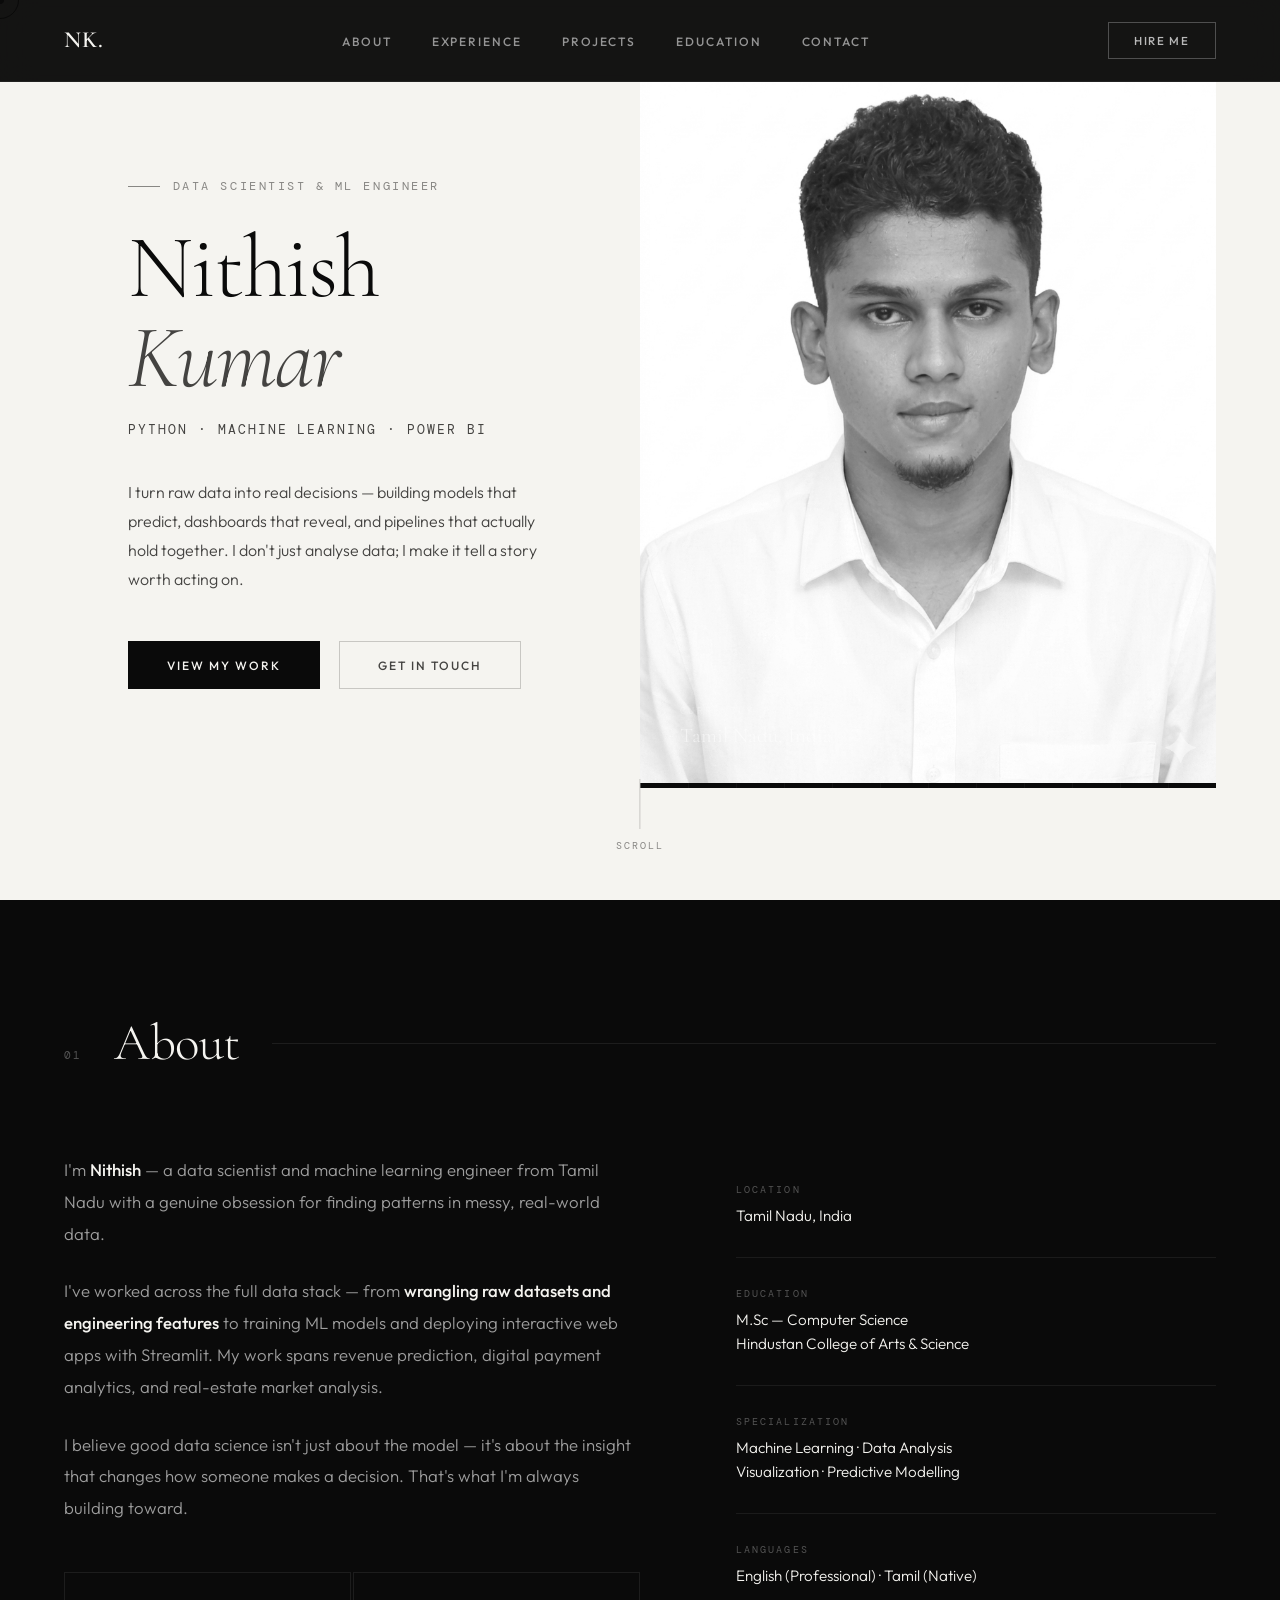
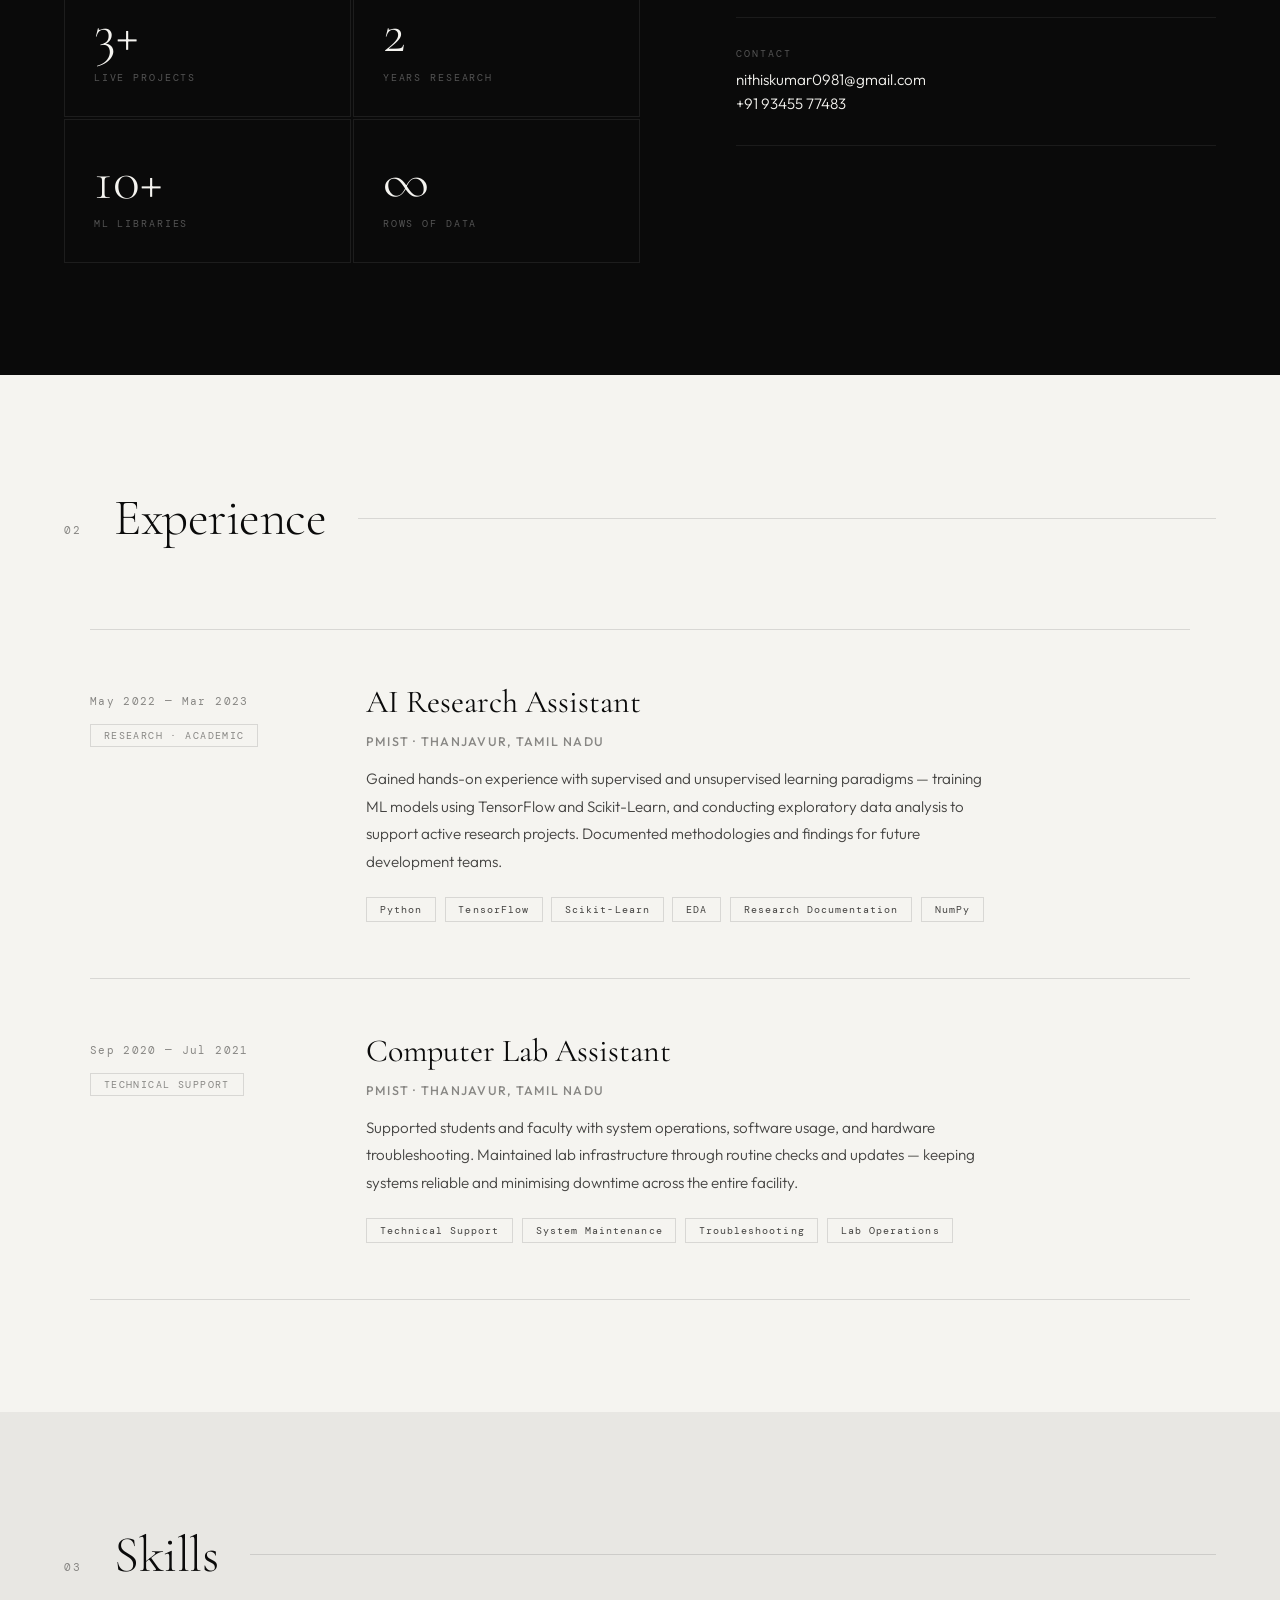
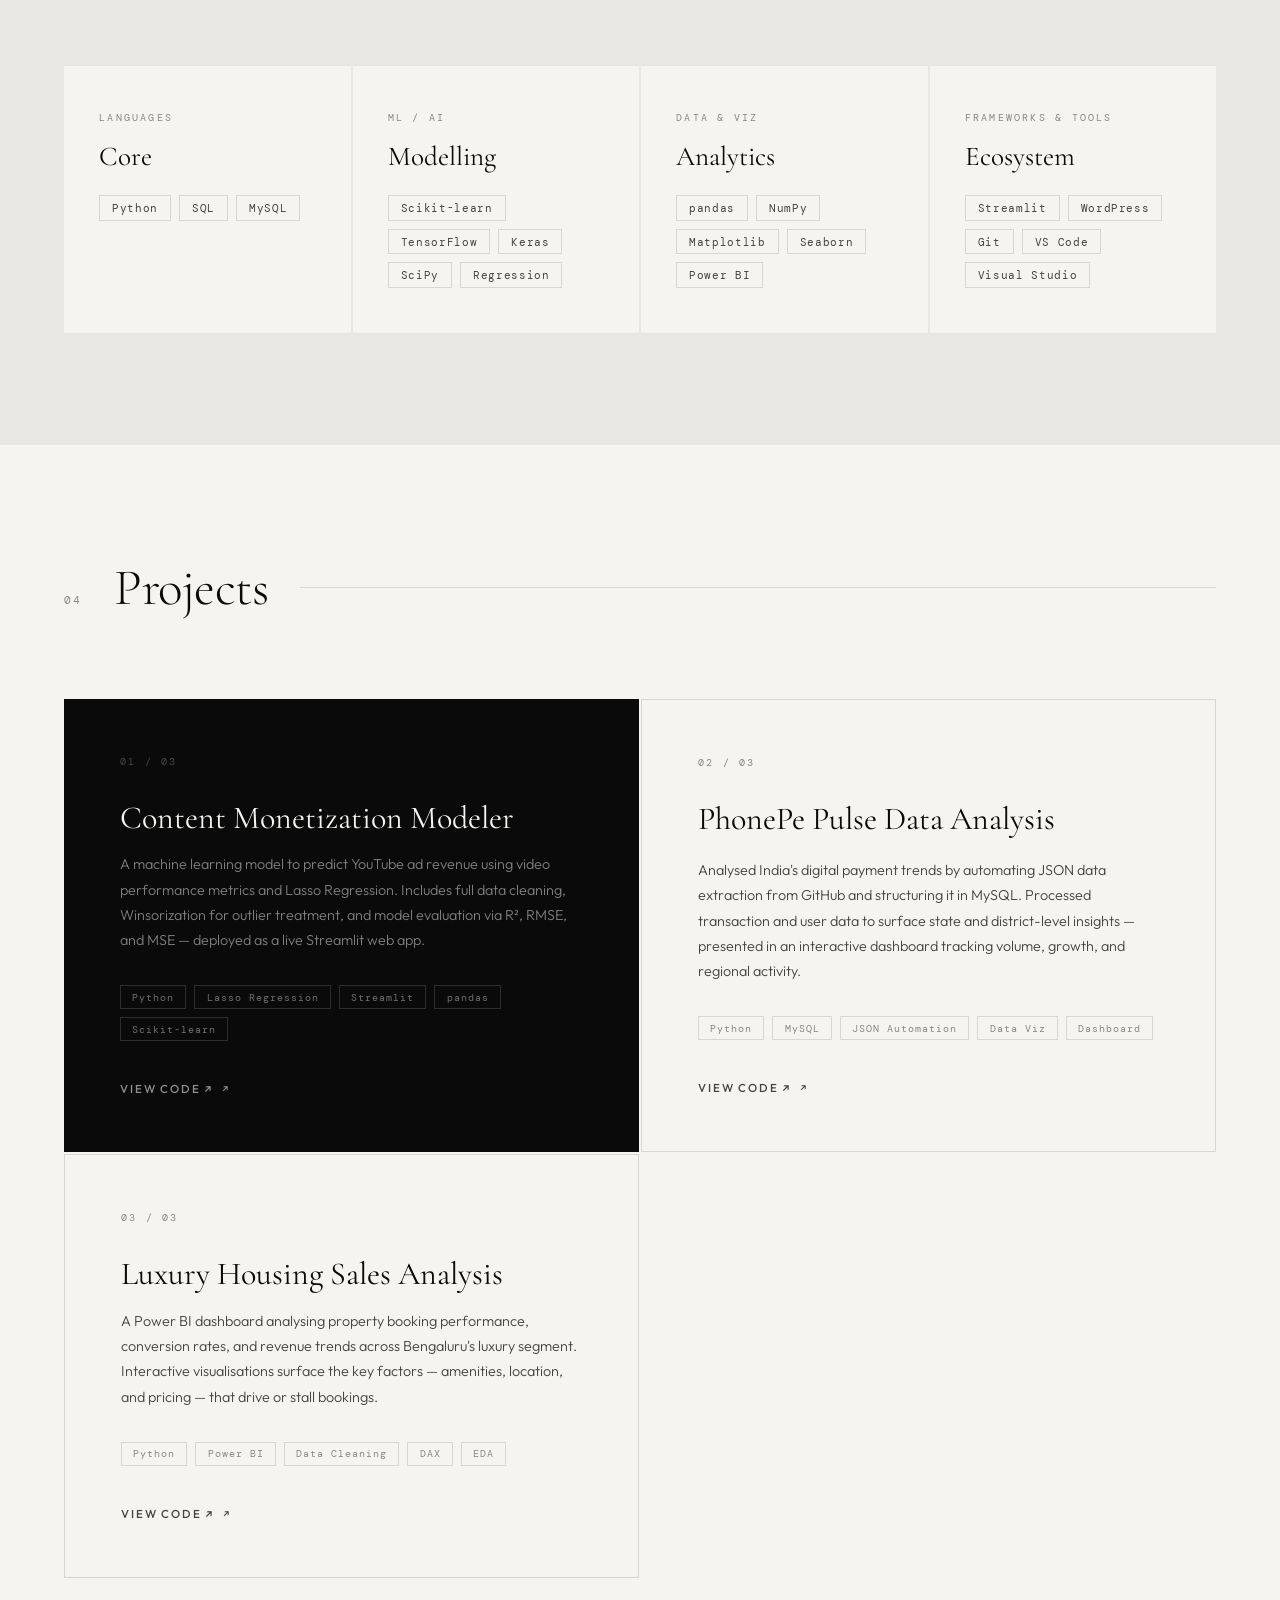
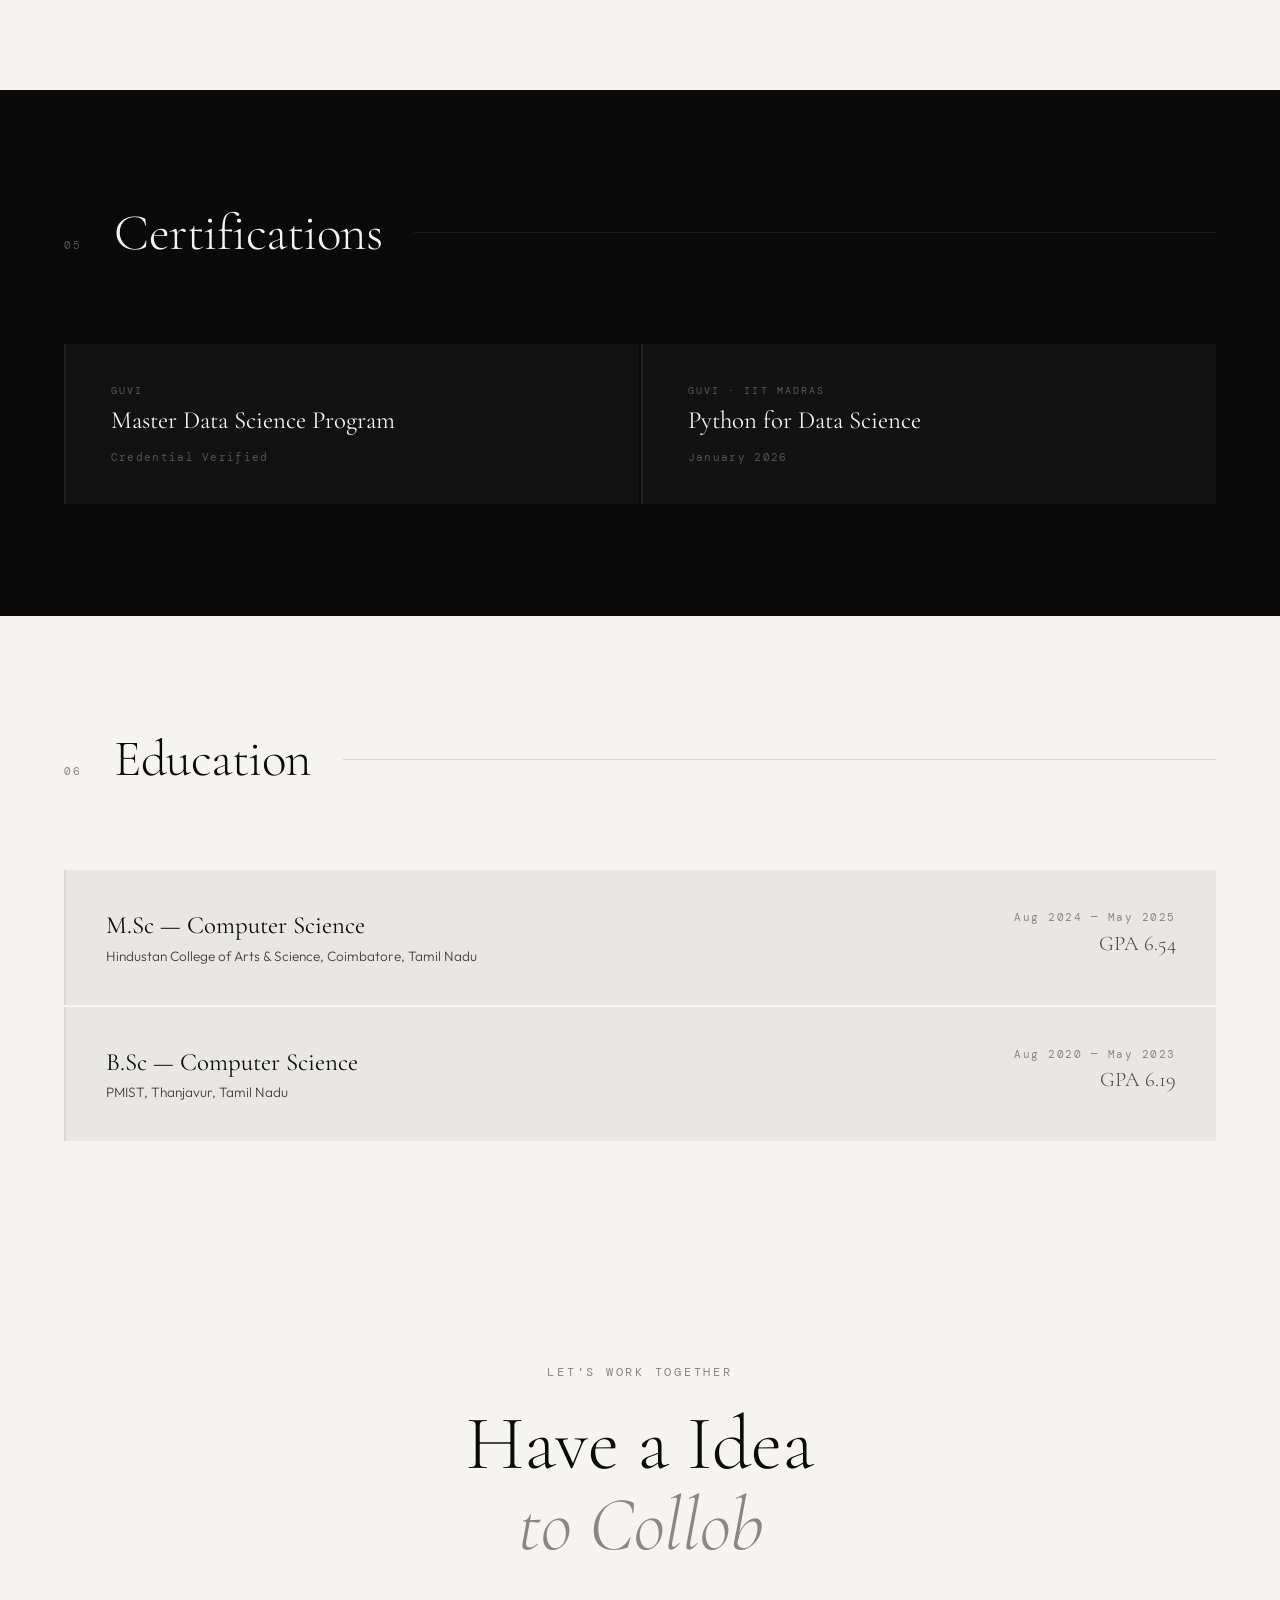
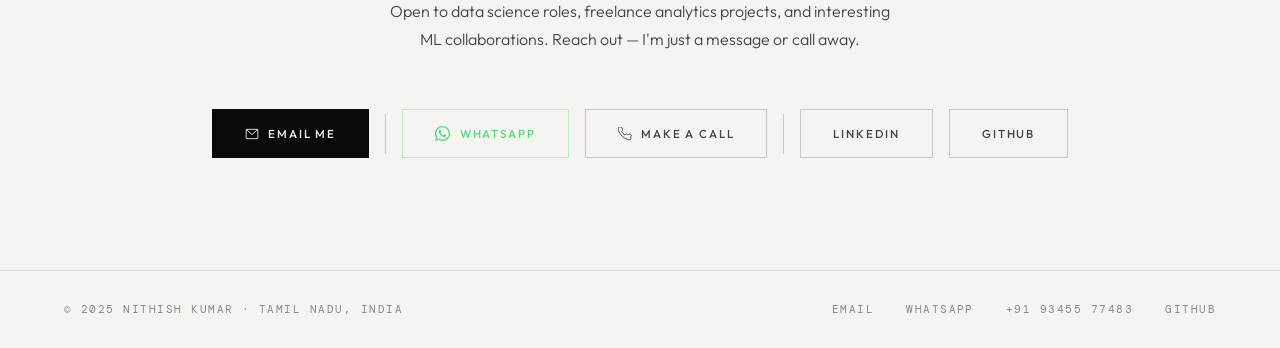
==== commit 9cab222f: "Update index.html" ====
--- a/index.html
+++ b/index.html
@@ -830,7 +830,7 @@
           <span>Python</span><span>Lasso Regression</span><span>Streamlit</span>
           <span>pandas</span><span>Scikit-learn</span>
         </div>
-        <a class="project-link" href="https://github.com/nithishflow/Content-Monetization-Modeler.git" target="_blank">
+        <a class="project-link" href="https://github.com/nithishflow/Content-Monetization-Modeler" target="_blank">
   View Code ↗
 </a>
       </div>
@@ -842,7 +842,9 @@
           <span>Python</span><span>MySQL</span><span>JSON Automation</span>
           <span>Data Viz</span><span>Dashboard</span>
         </div>
-        <span class="project-link" style="cursor:default;opacity:.4;">Jan 2026 — Present</span>
+        <a class="project-link" href="https://github.com/nithishflow/phonepe-pulse-dashboard" target="_blank">
+  View Code ↗
+</a>
       </div>
       <div class="project-card light reveal">
         <div class="project-num">03 / 03</div>
@@ -852,7 +854,9 @@
           <span>Python</span><span>Power BI</span><span>Data Cleaning</span>
           <span>DAX</span><span>EDA</span>
         </div>
-        <span class="project-link" style="cursor:default;opacity:.4;">Jan 2026 — Feb 2026</span>
+        <a class="project-link" href="https://github.com/nithishflow/Luxury-Housing-Sales-Analysis-Bengaluru" target="_blank">
+  View Code ↗
+</a>
       </div>
       <!-- Empty slot styled as placeholder -->
       <!-- <div class="project-card reveal reveal-delay-1" style="min-height:200px; opacity:.35; display:flex; align-items:center; justify-content:center; flex-direction:column; gap:1rem;">
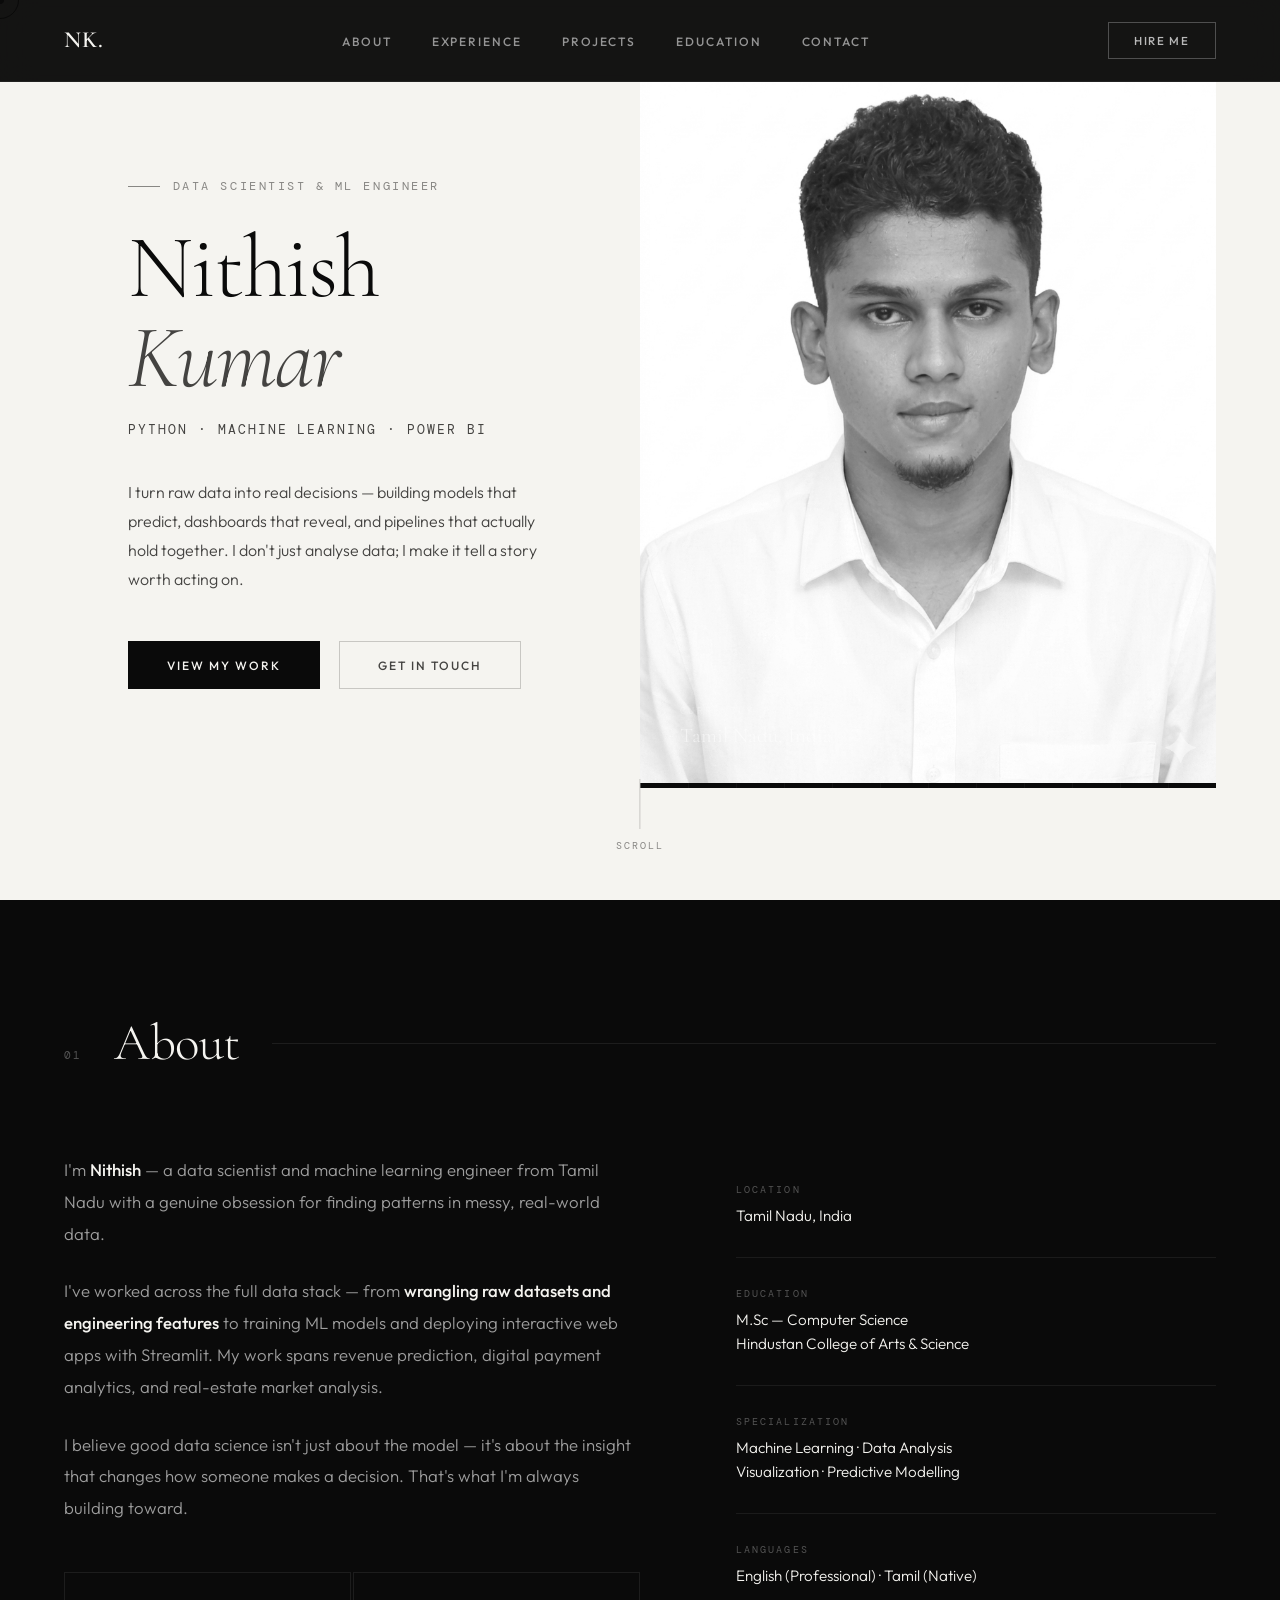
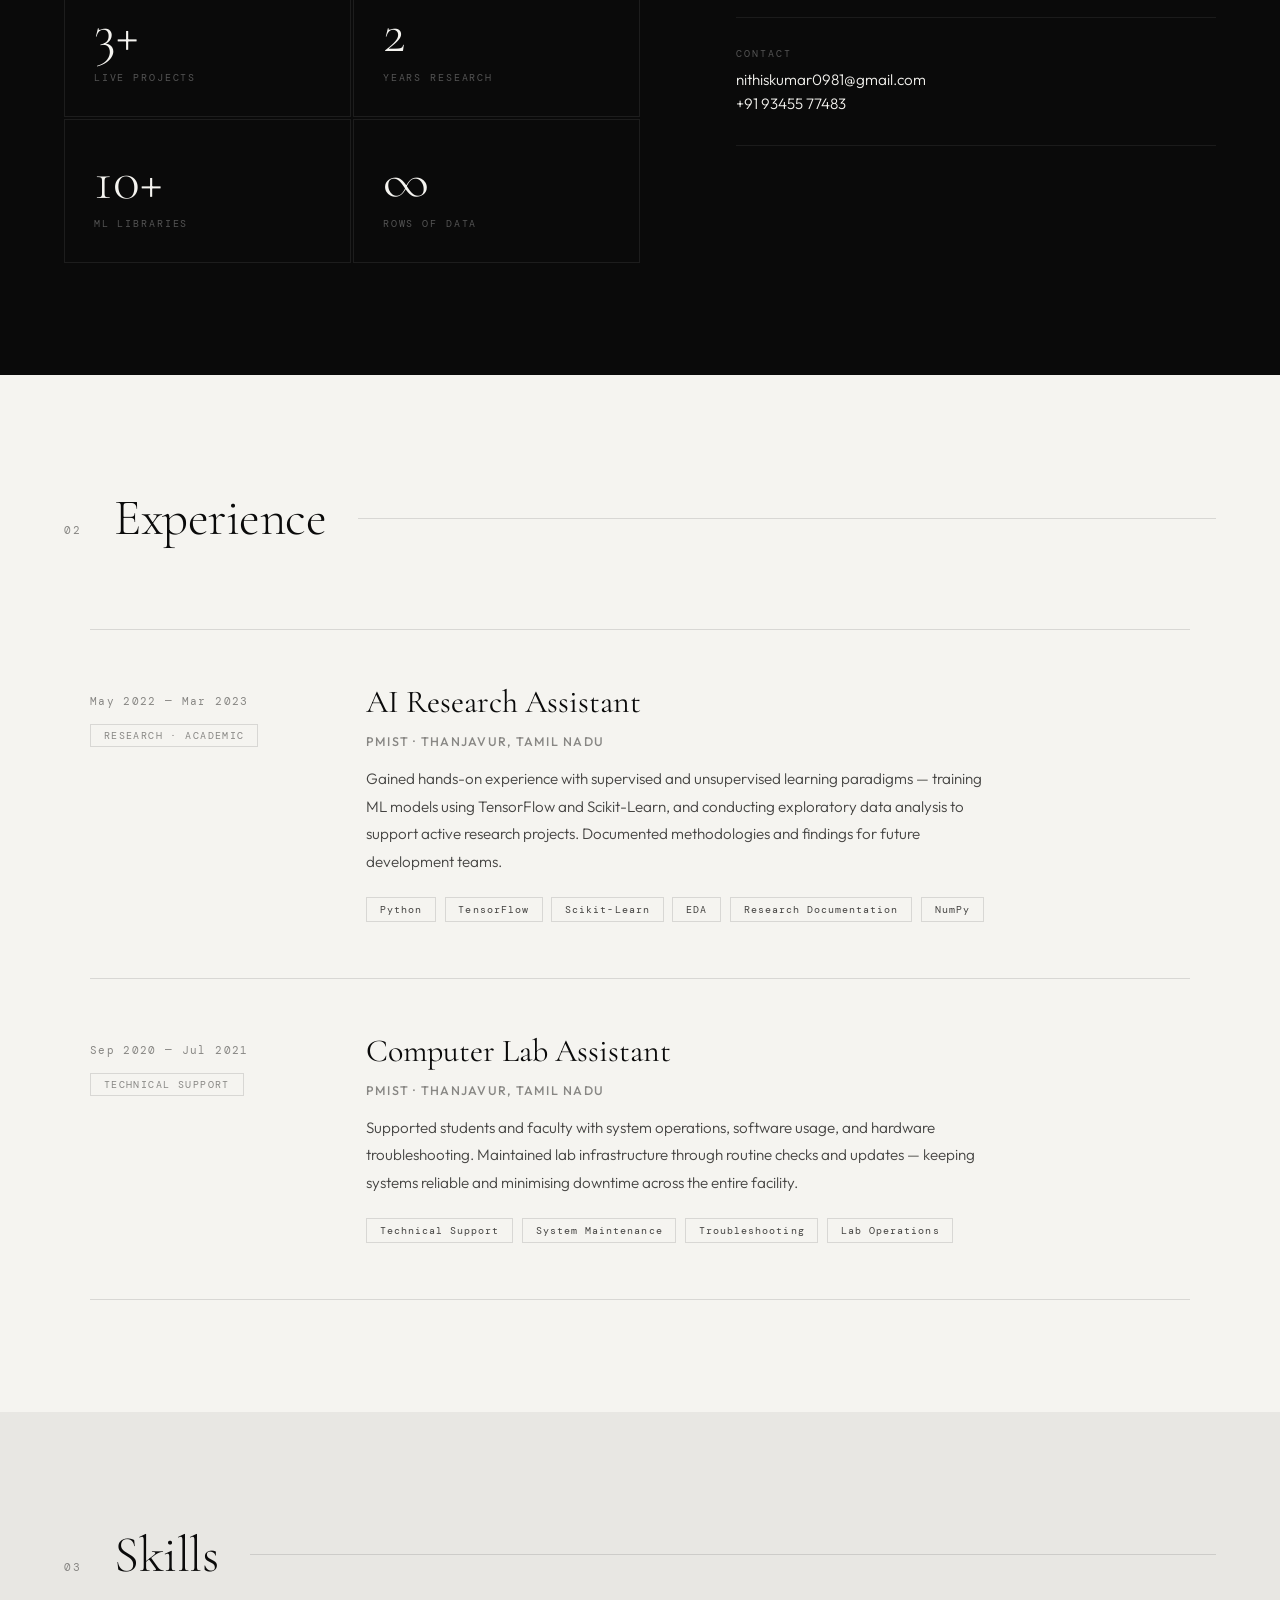
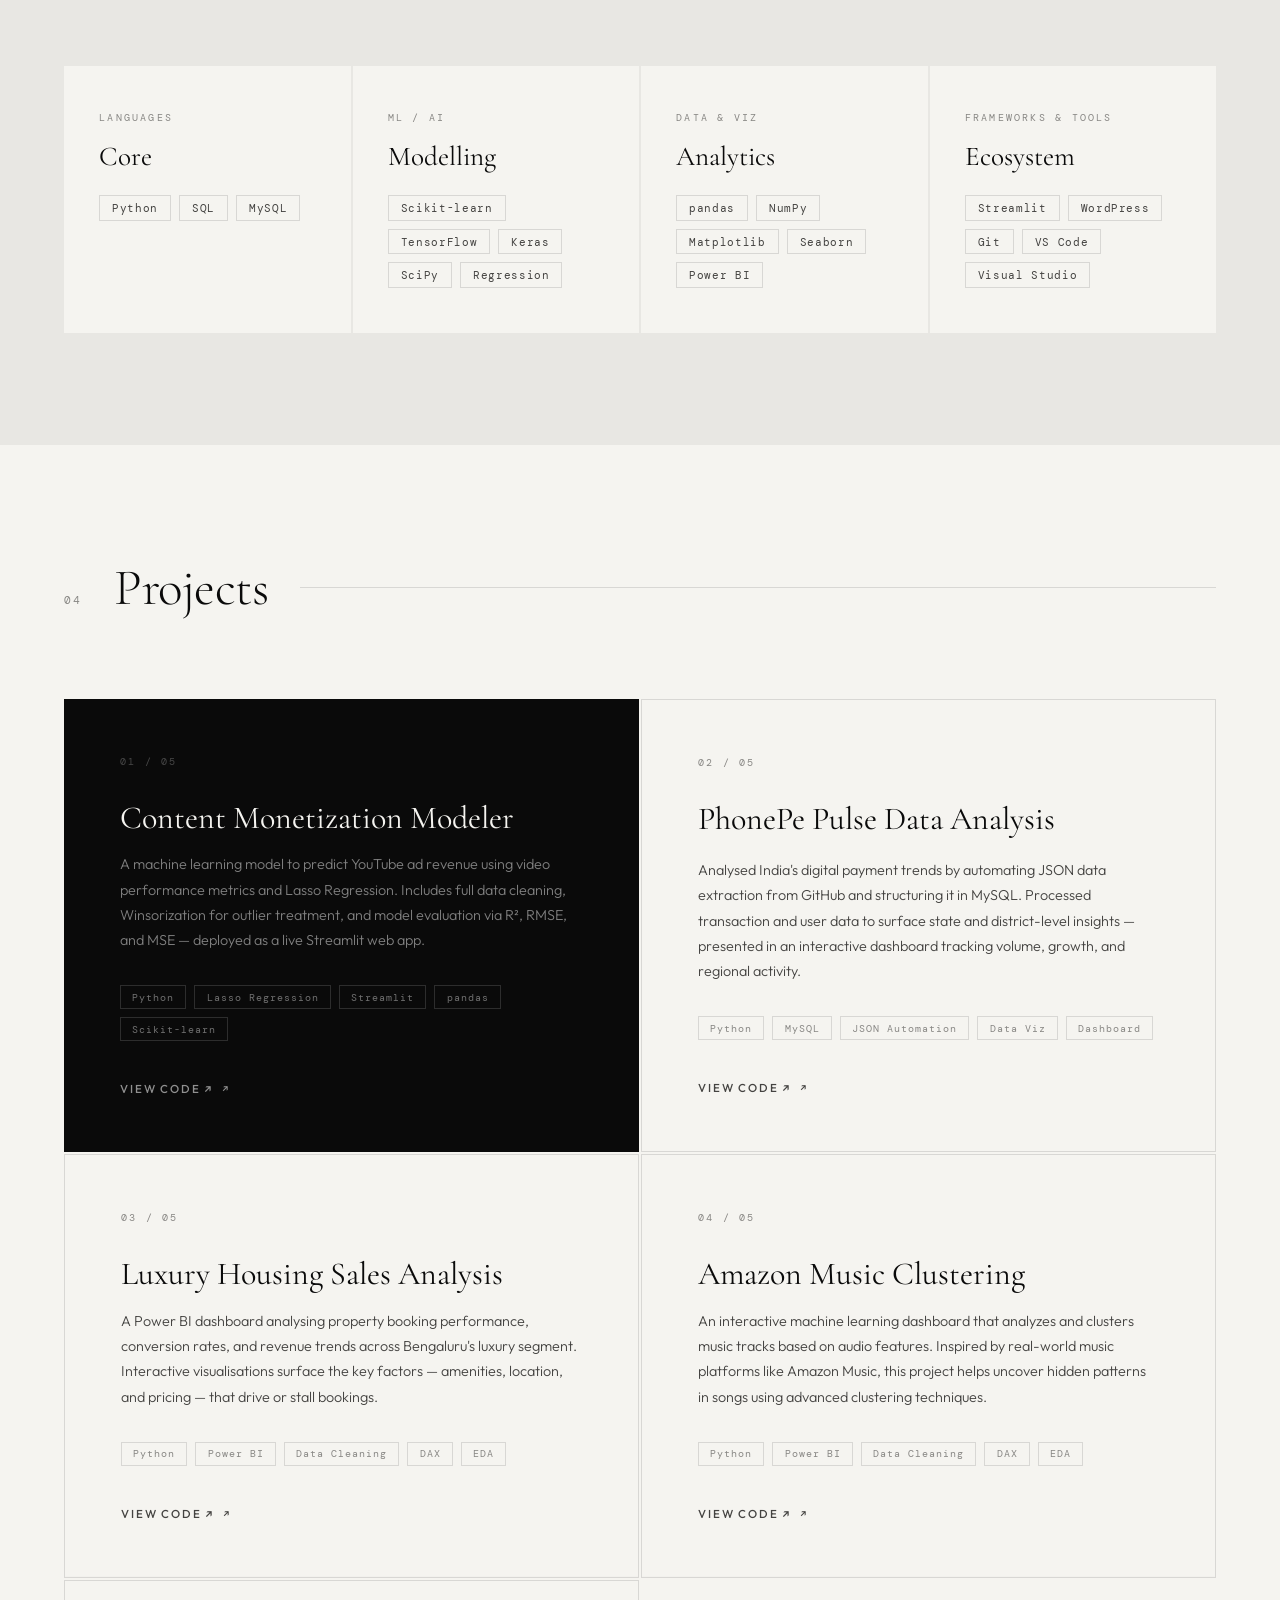
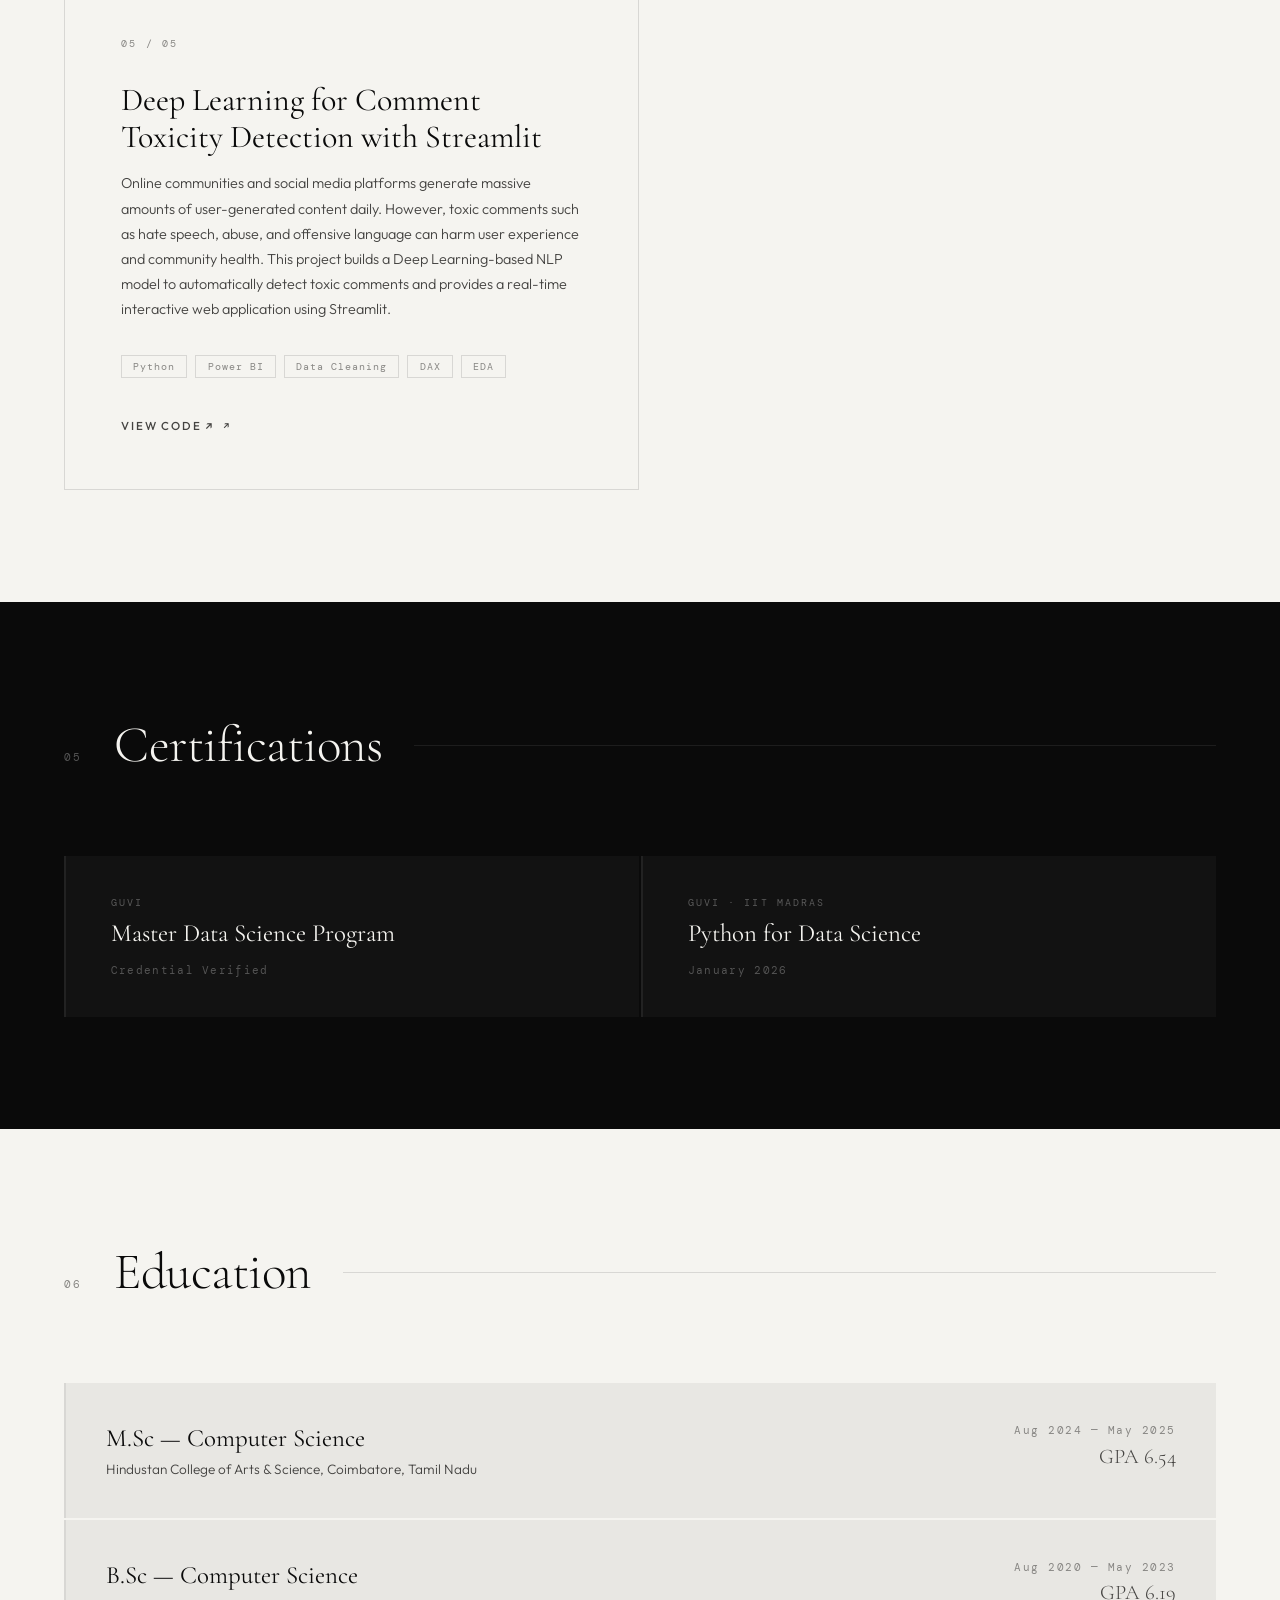
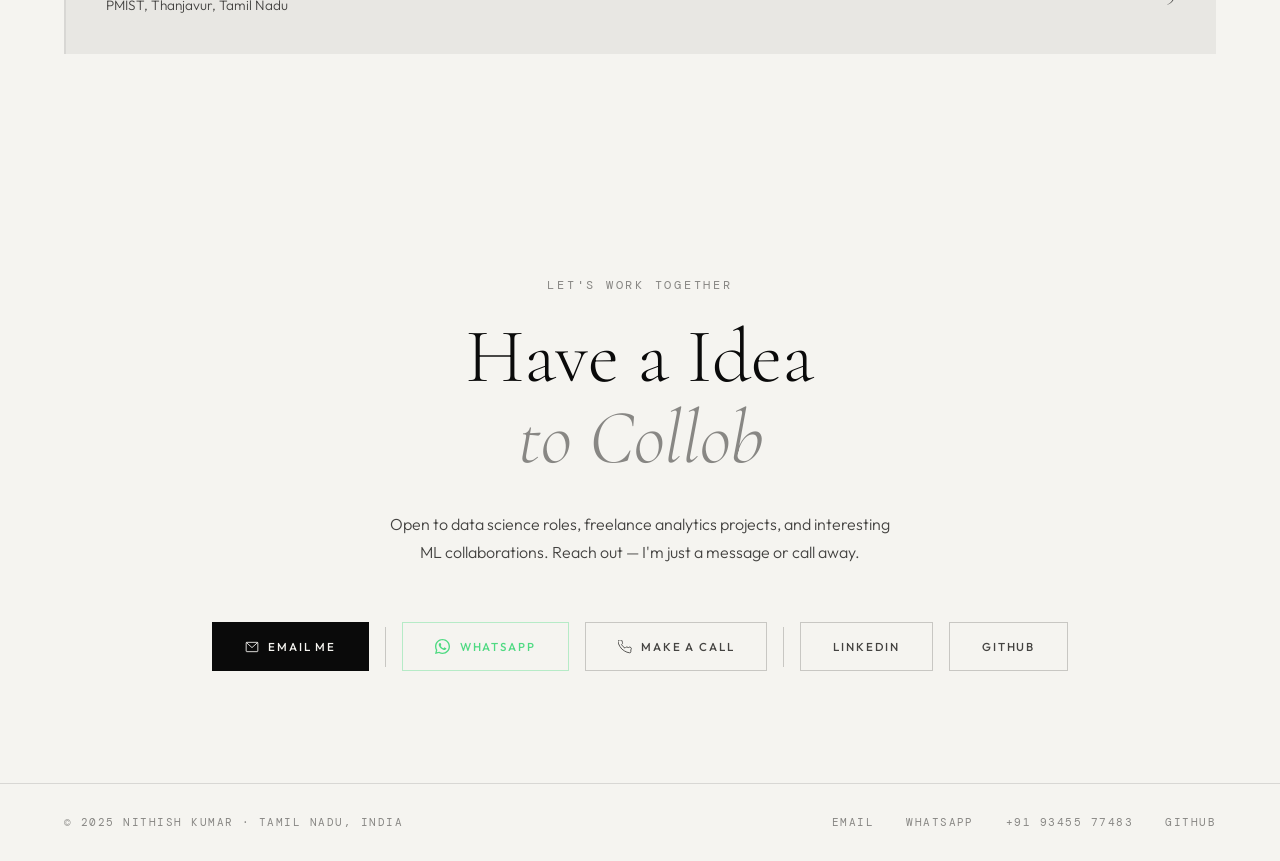
==== commit 687aa50e: "Update index.html" ====
--- a/index.html
+++ b/index.html
@@ -823,7 +823,7 @@
     </div>
     <div class="projects-grid">
       <div class="project-card reveal">
-        <div class="project-num">01 / 03</div>
+        <div class="project-num">01 / 05</div>
         <h3 class="project-title">Content Monetization Modeler</h3>
         <p class="project-desc">A machine learning model to predict YouTube ad revenue using video performance metrics and Lasso Regression. Includes full data cleaning, Winsorization for outlier treatment, and model evaluation via R², RMSE, and MSE — deployed as a live Streamlit web app.</p>
         <div class="project-stack">
@@ -835,7 +835,7 @@
 </a>
       </div>
       <div class="project-card light reveal reveal-delay-1">
-        <div class="project-num">02 / 03</div>
+        <div class="project-num">02 / 05</div>
         <h3 class="project-title">PhonePe Pulse Data Analysis</h3>
         <p class="project-desc">Analysed India's digital payment trends by automating JSON data extraction from GitHub and structuring it in MySQL. Processed transaction and user data to surface state and district-level insights — presented in an interactive dashboard tracking volume, growth, and regional activity.</p>
         <div class="project-stack">
@@ -847,7 +847,7 @@
 </a>
       </div>
       <div class="project-card light reveal">
-        <div class="project-num">03 / 03</div>
+        <div class="project-num">03 / 05</div>
         <h3 class="project-title">Luxury Housing Sales Analysis</h3>
         <p class="project-desc">A Power BI dashboard analysing property booking performance, conversion rates, and revenue trends across Bengaluru's luxury segment. Interactive visualisations surface the key factors — amenities, location, and pricing — that drive or stall bookings.</p>
         <div class="project-stack">
@@ -855,6 +855,32 @@
           <span>DAX</span><span>EDA</span>
         </div>
         <a class="project-link" href="https://github.com/nithishflow/Luxury-Housing-Sales-Analysis-Bengaluru" target="_blank">
+  View Code ↗
+</a>
+      </div>
+       <div class="project-card light reveal">
+        <div class="project-num">04 / 05</div>
+        <h3 class="project-title">Amazon Music Clustering</h3>
+        <p class="project-desc">An interactive machine learning dashboard that analyzes and clusters music tracks based on audio features. Inspired by real-world music platforms like Amazon Music, this project helps uncover hidden patterns in songs using advanced clustering techniques.</p>
+        <div class="project-stack">
+          <span>Python</span><span>Power BI</span><span>Data Cleaning</span>
+          <span>DAX</span><span>EDA</span>
+        </div>
+        <a class="project-link" href="https://github.com/nithishflow/amazon_music_clustering" target="_blank">
+  View Code ↗
+</a>
+      </div>
+      <div class="project-card light reveal">
+        <div class="project-num">05 / 05</div>
+        <h3 class="project-title">Deep Learning for Comment Toxicity Detection with Streamlit</h3>
+        <p class="project-desc">Online communities and social media platforms generate massive amounts of user-generated content daily. However, toxic comments such as hate speech, abuse, and offensive language can harm user experience and community health.
+
+This project builds a Deep Learning-based NLP model to automatically detect toxic comments and provides a real-time interactive web application using Streamlit.</p>
+        <div class="project-stack">
+          <span>Python</span><span>Power BI</span><span>Data Cleaning</span>
+          <span>DAX</span><span>EDA</span>
+        </div>
+        <a class="project-link" href="https://github.com/nithishflow/comment_toxicity" target="_blank">
   View Code ↗
 </a>
       </div>
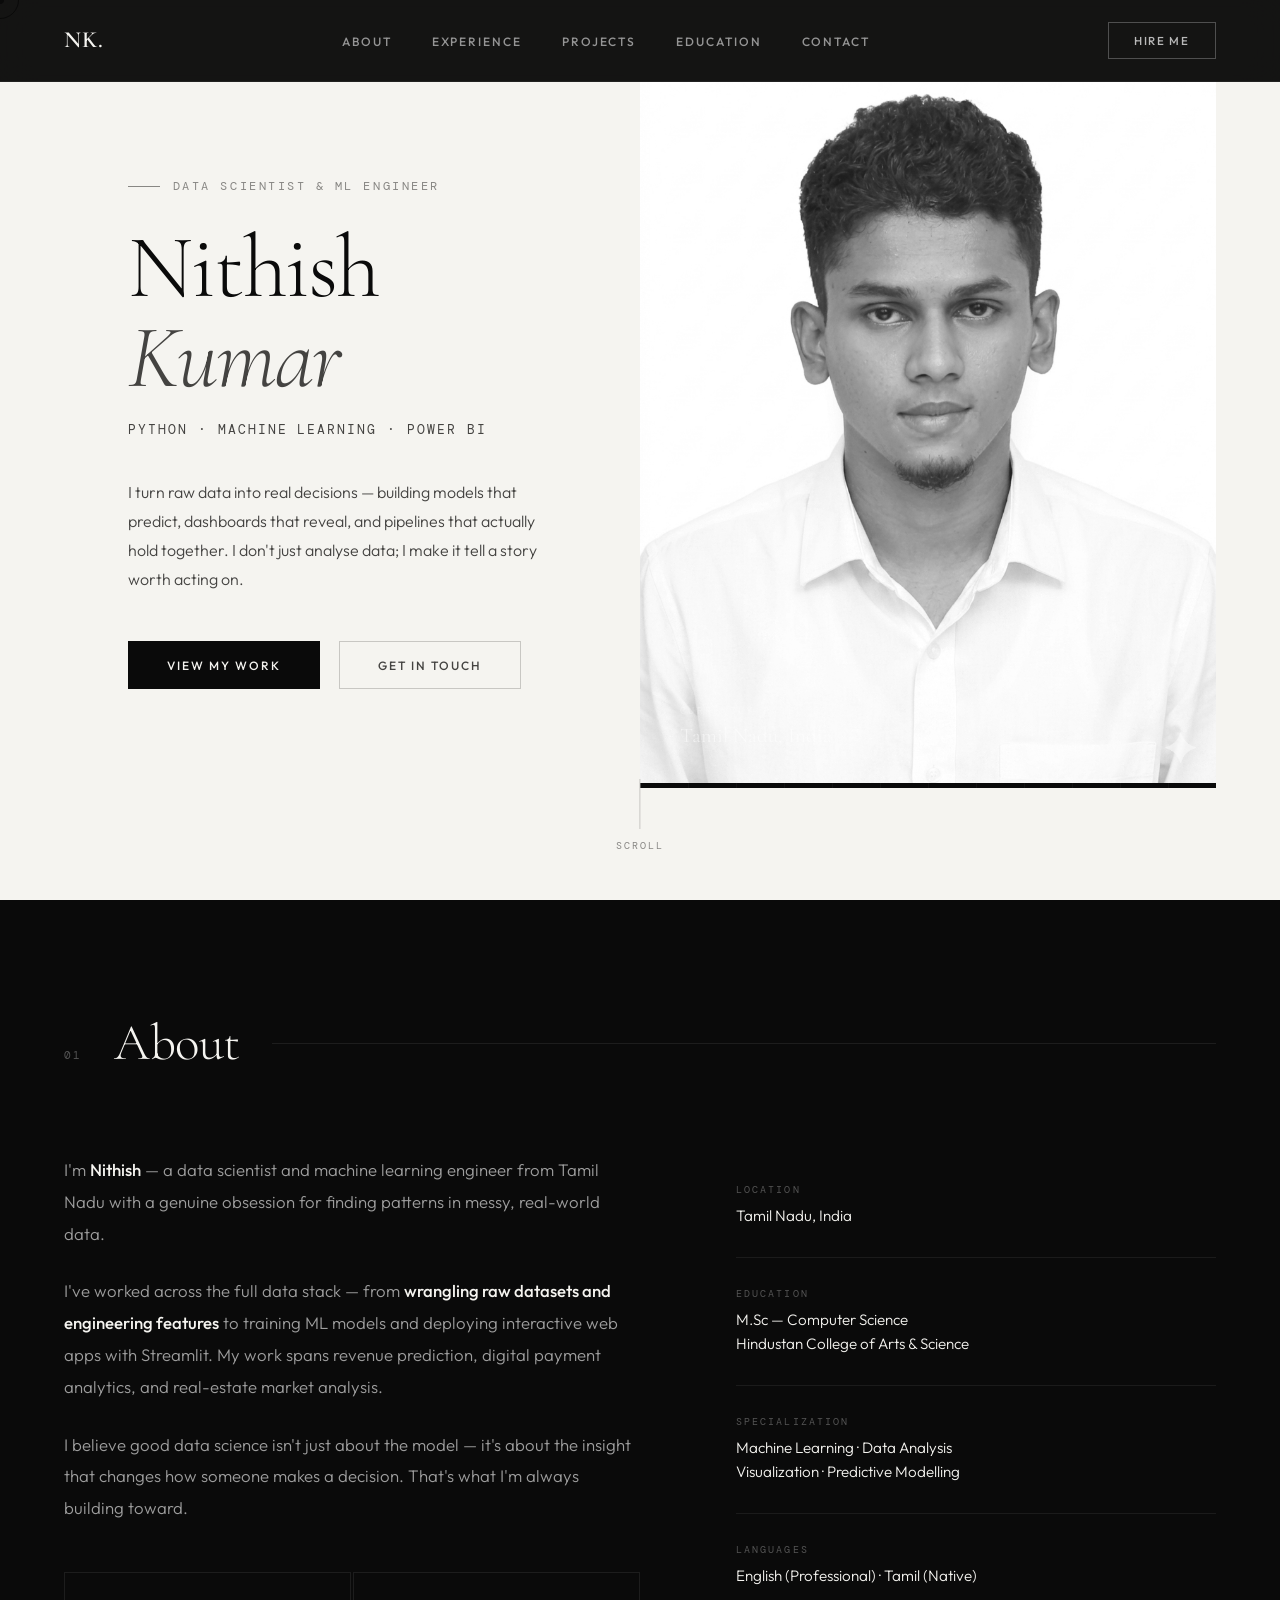
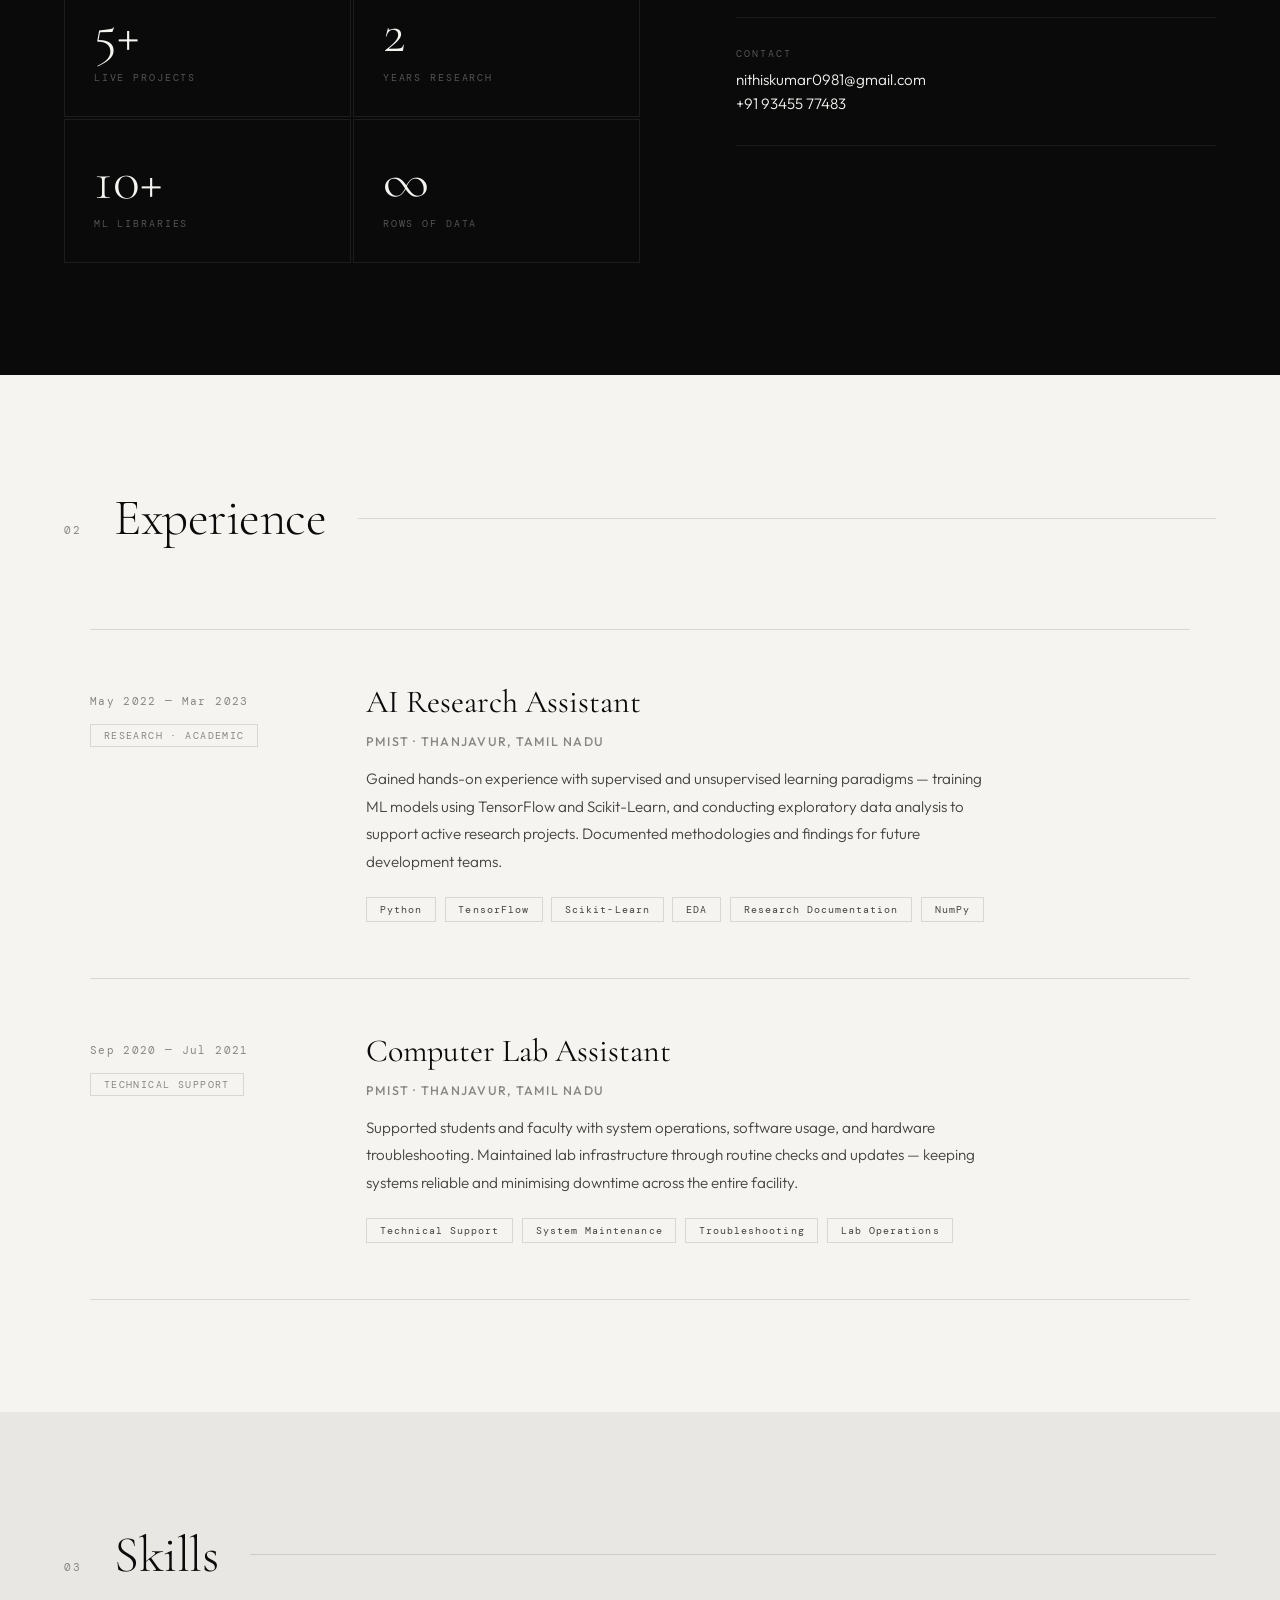
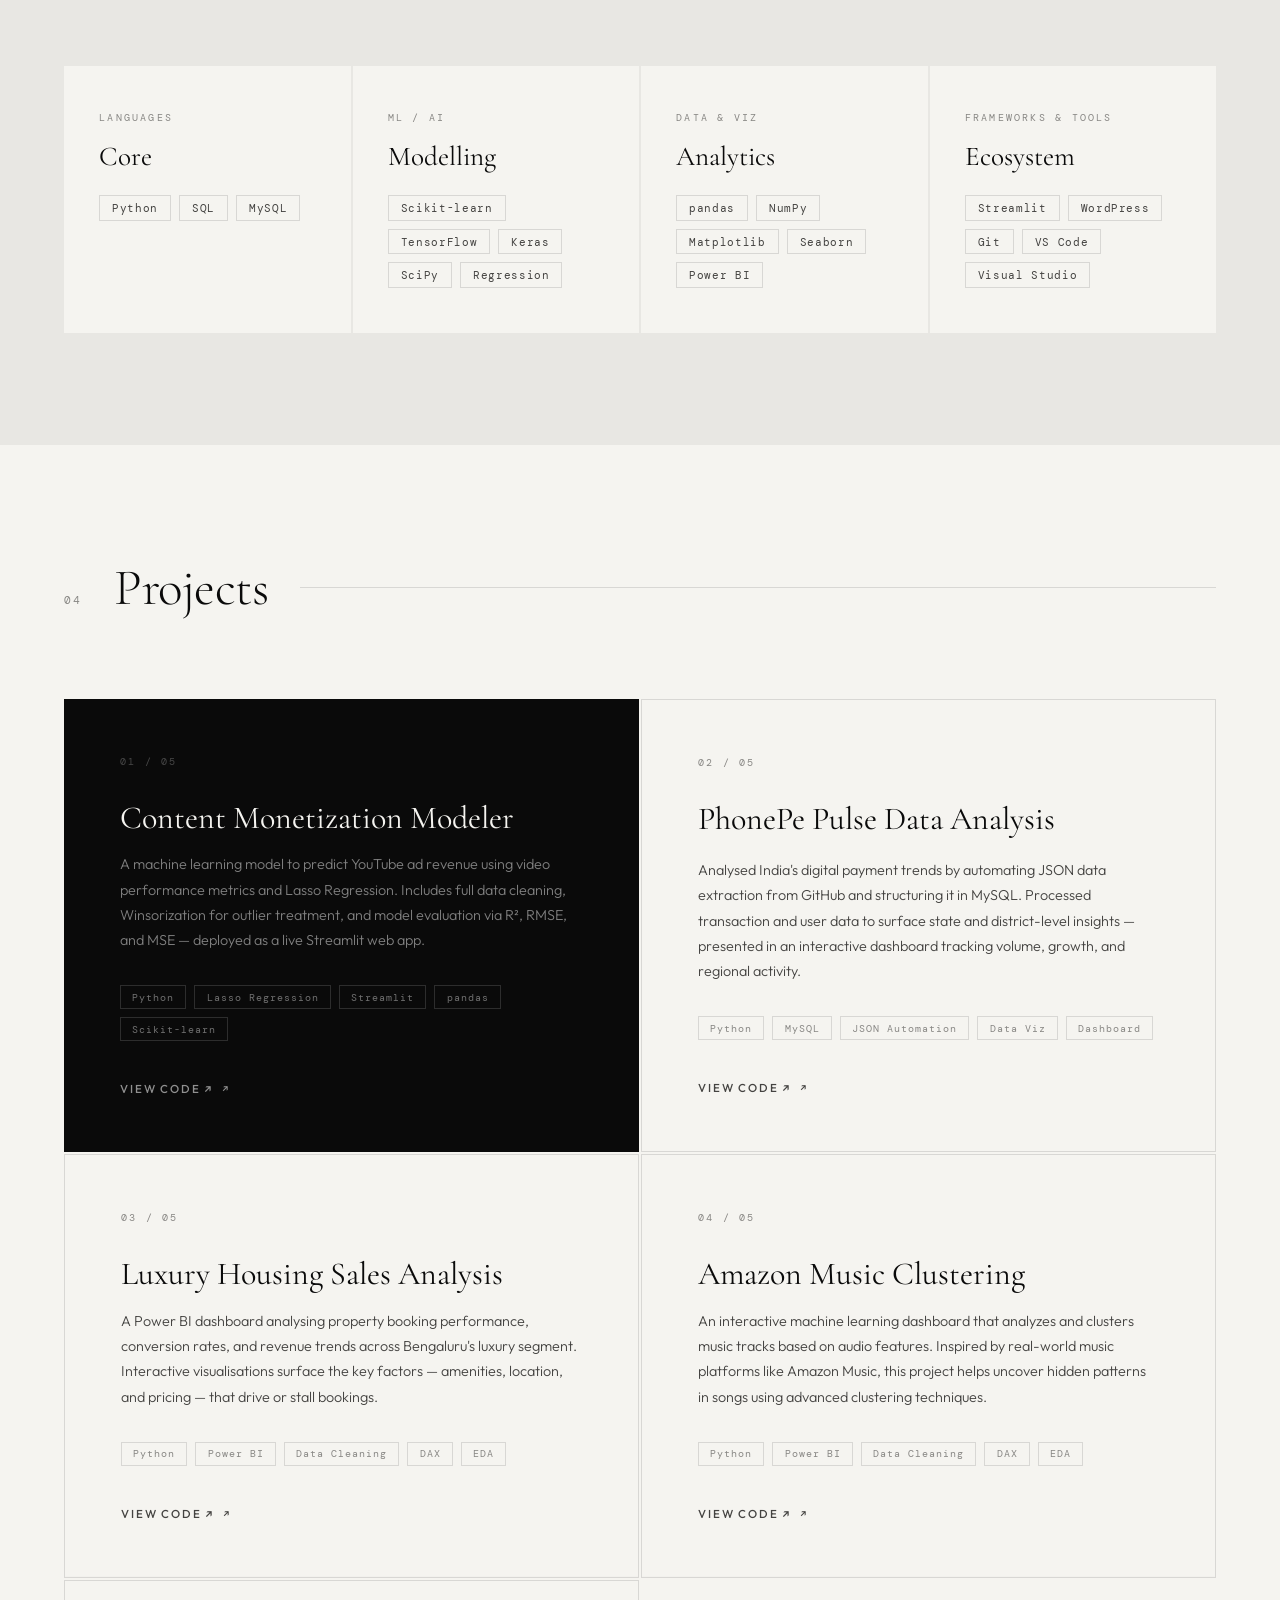
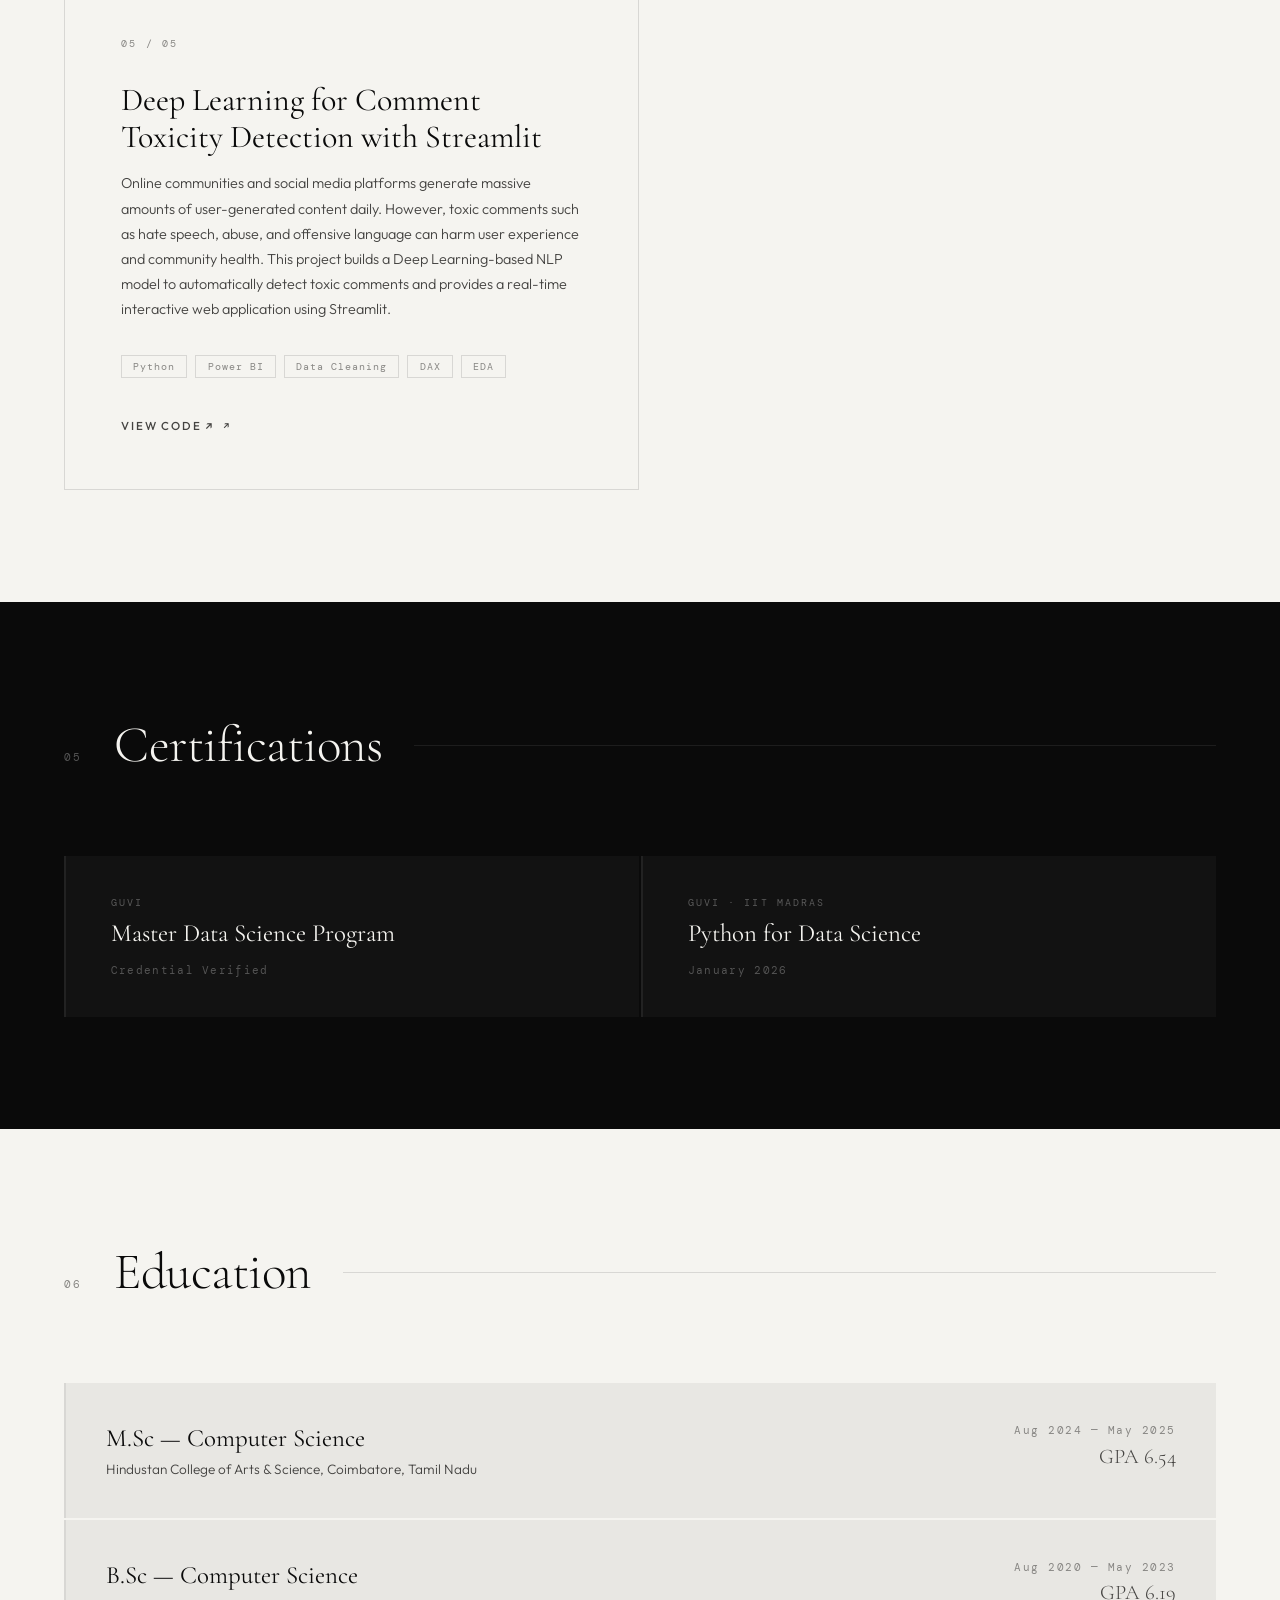
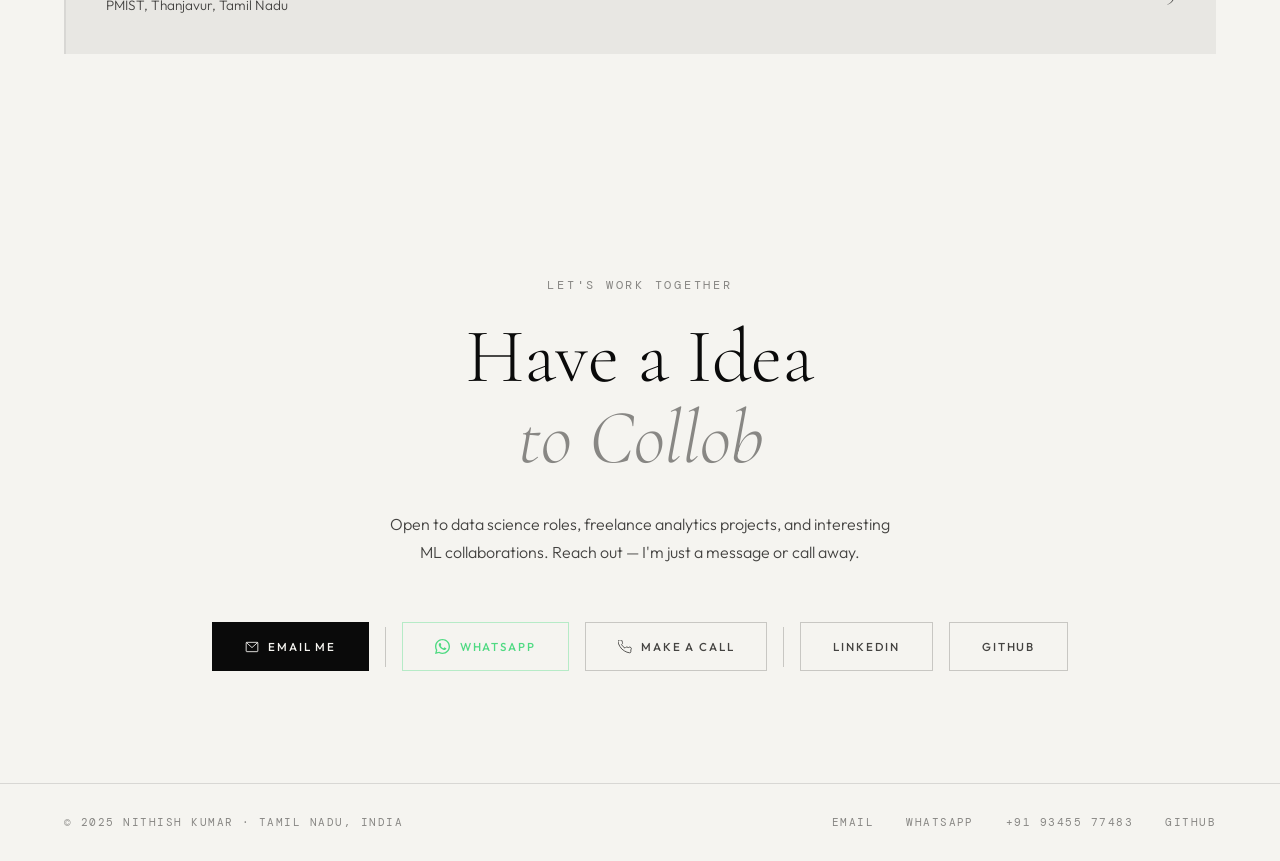
==== commit 2b5ab1ab: "Update index.html" ====
--- a/index.html
+++ b/index.html
@@ -686,7 +686,7 @@
         <p>I believe good data science isn't just about the model — it's about the insight that changes how someone makes a decision. That's what I'm always building toward.</p>
         <div class="about-stats">
           <div class="stat-card">
-            <div class="stat-num">3+</div>
+            <div class="stat-num">5+</div>
             <div class="stat-label">Live Projects</div>
           </div>
           <div class="stat-card">
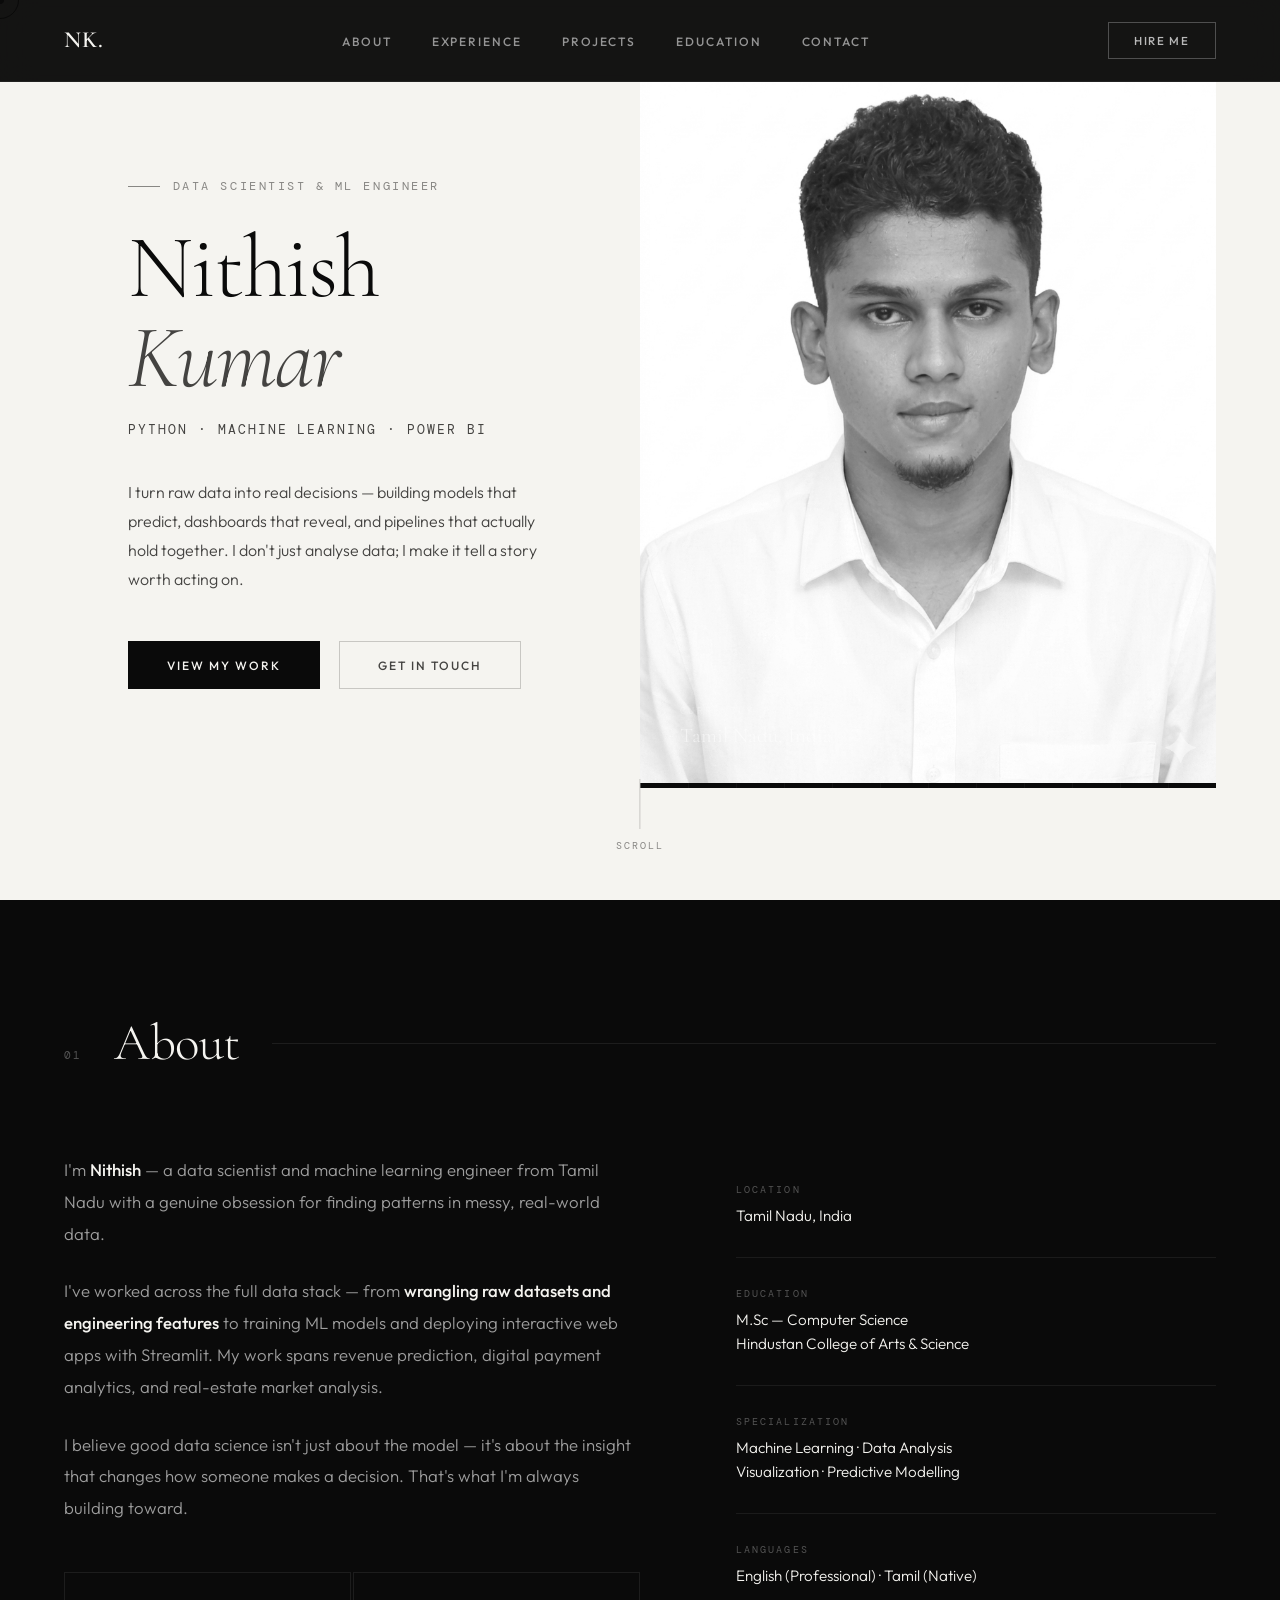
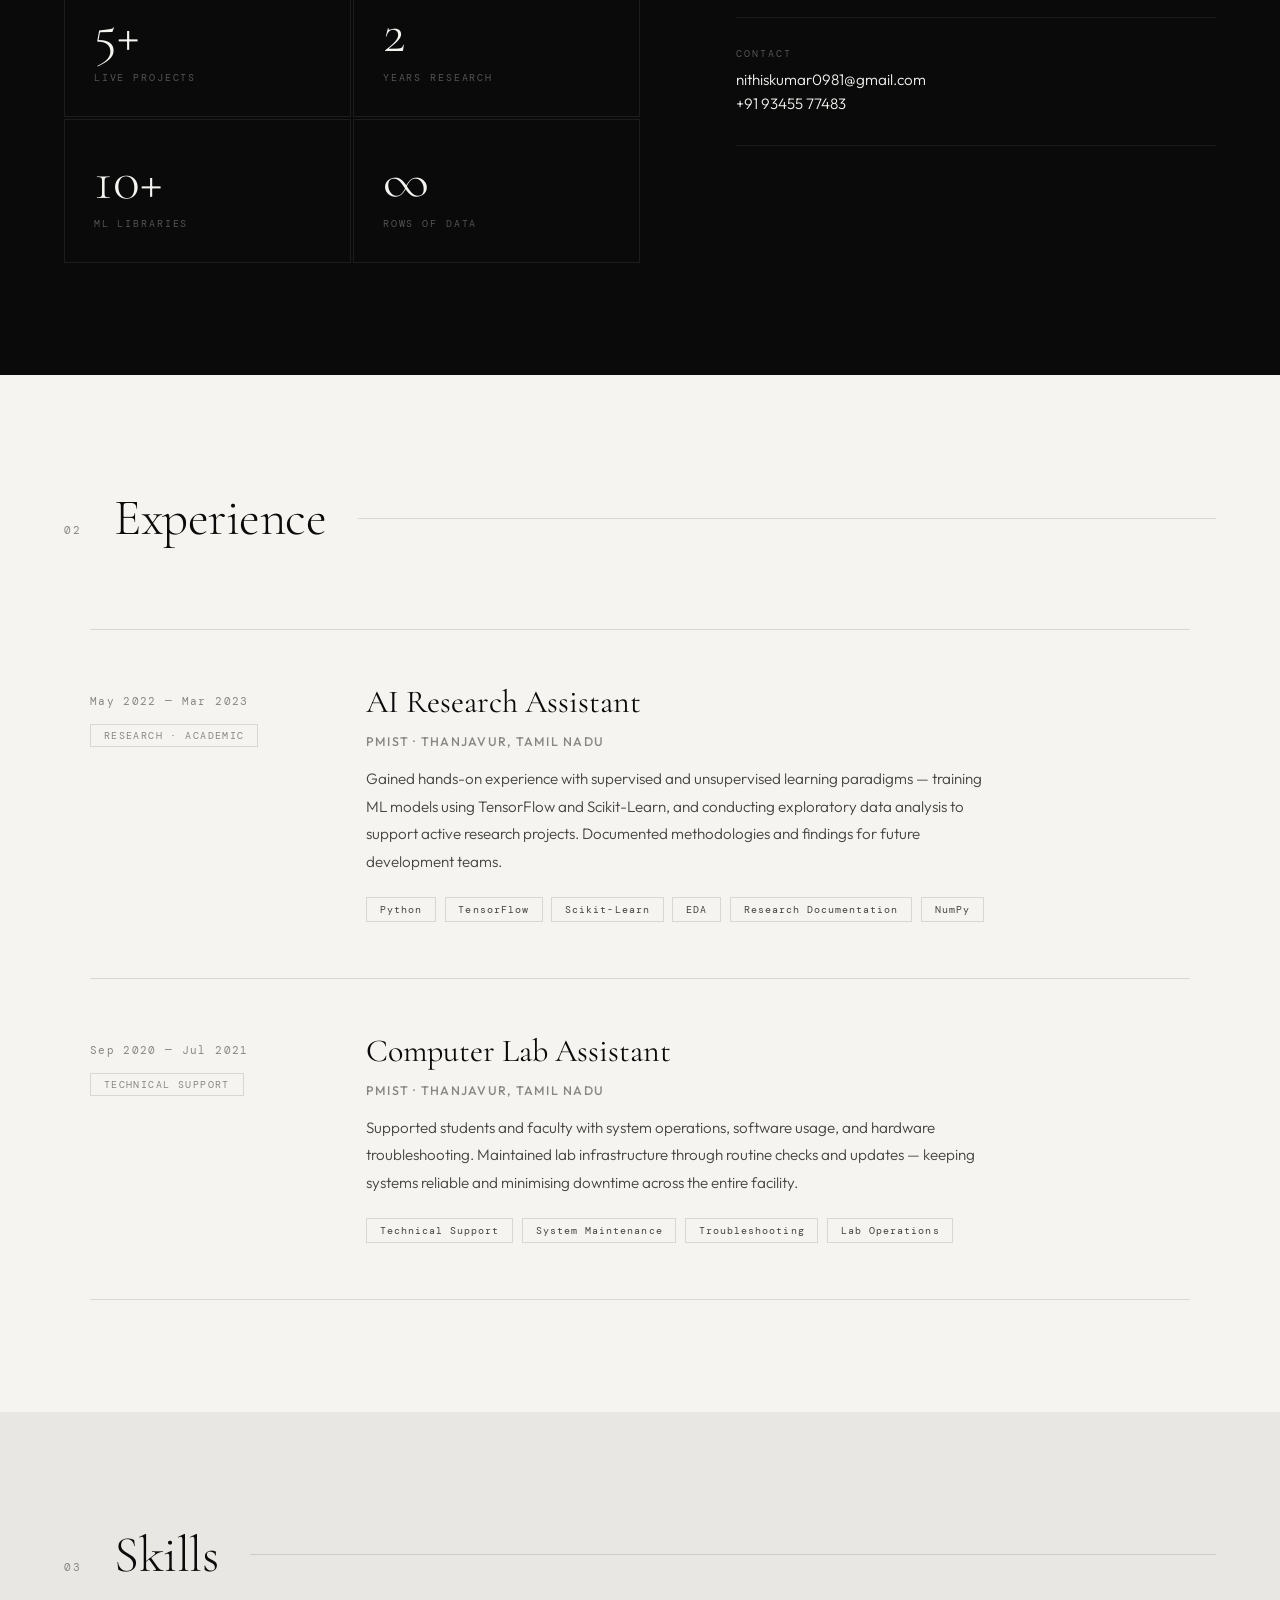
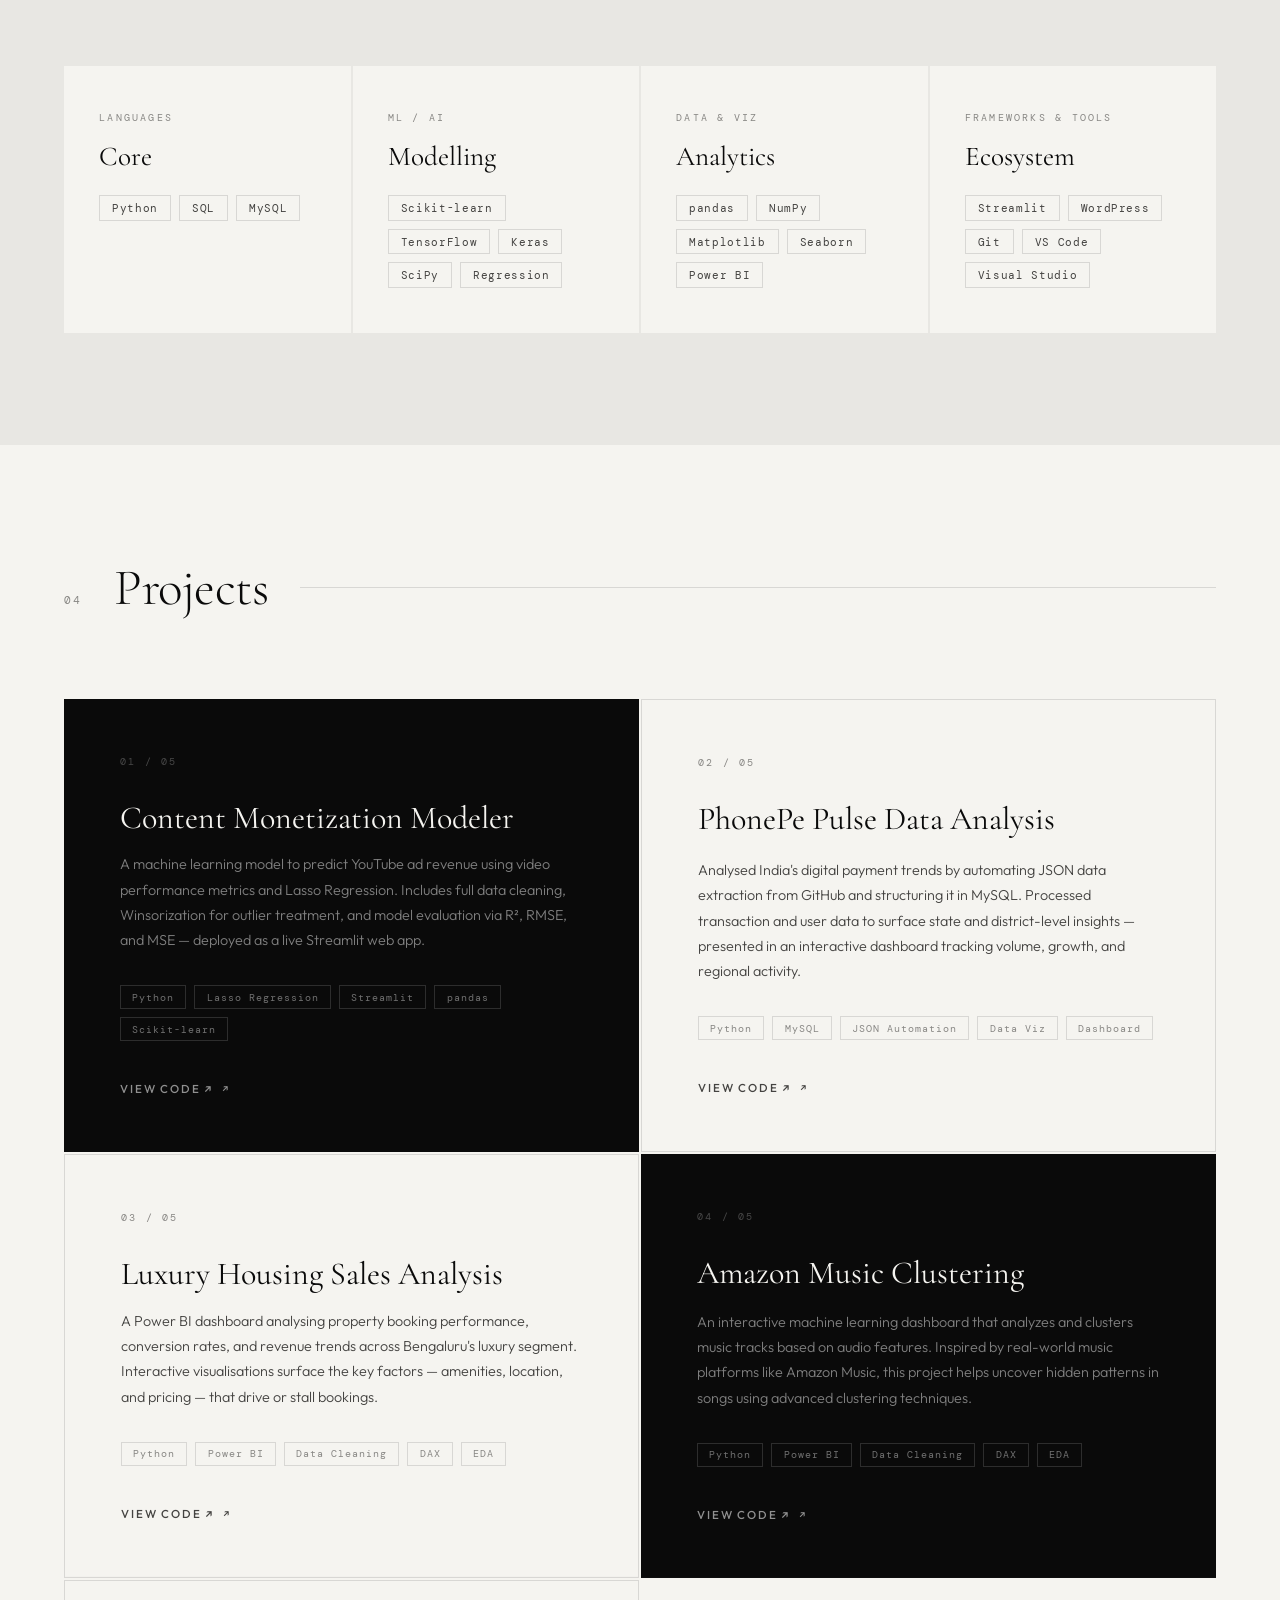
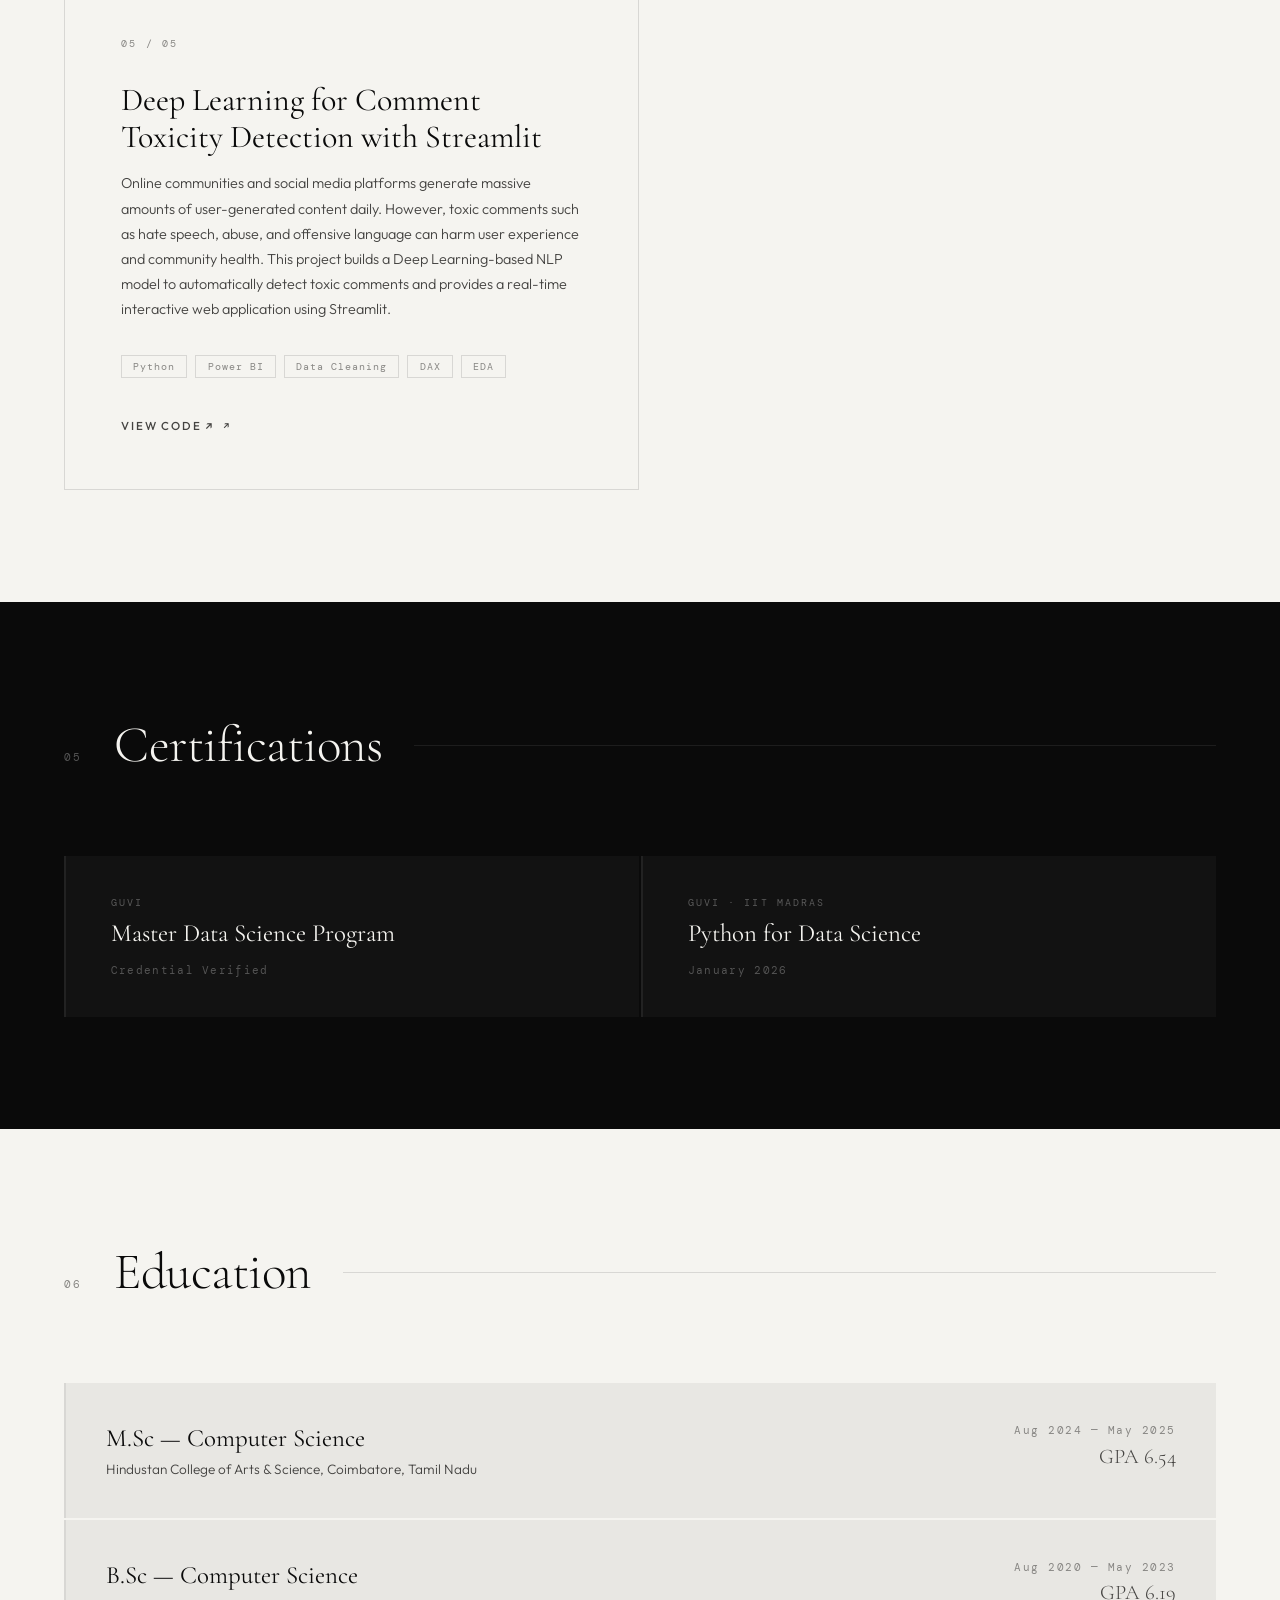
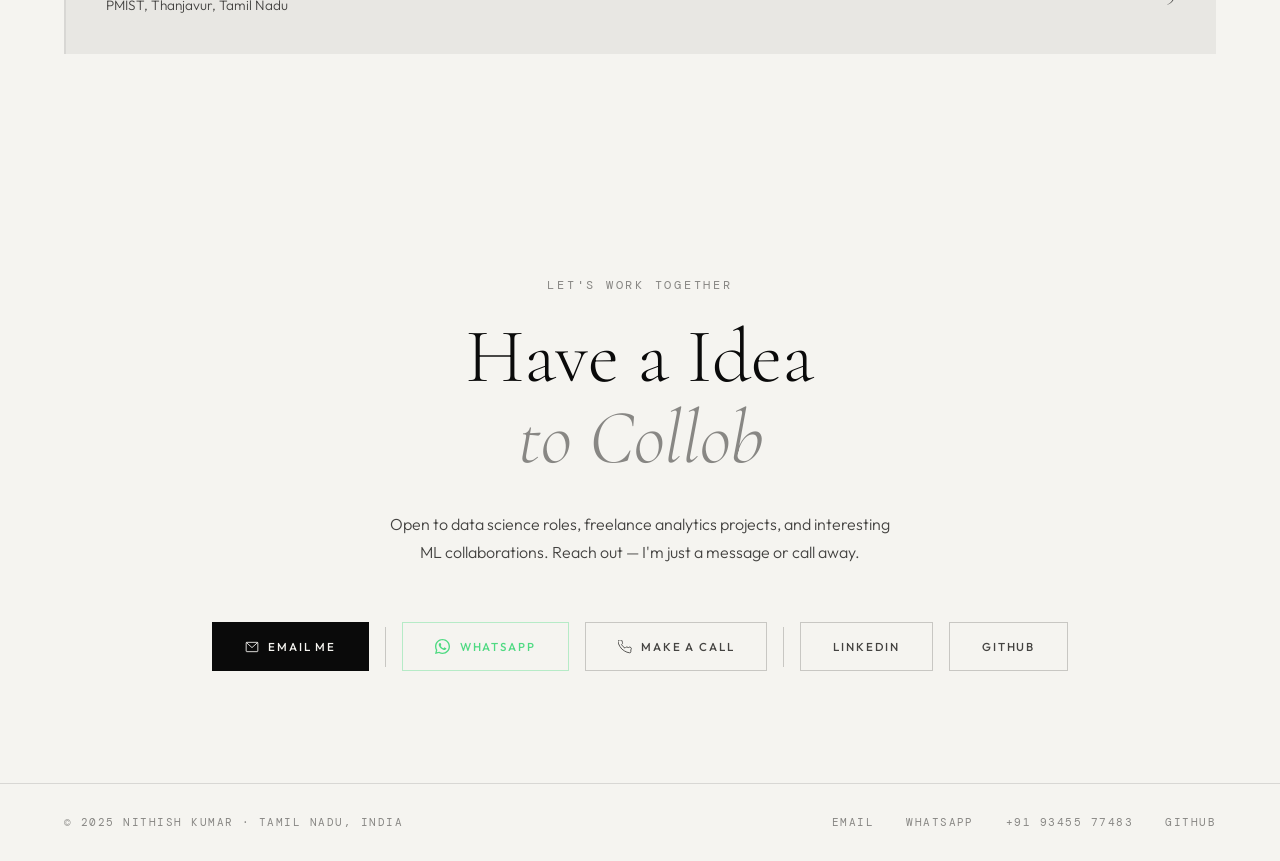
==== commit d10d478a: "Update index.html" ====
--- a/index.html
+++ b/index.html
@@ -858,7 +858,7 @@
   View Code ↗
 </a>
       </div>
-       <div class="project-card light reveal">
+       <div class="project-card reveal">
         <div class="project-num">04 / 05</div>
         <h3 class="project-title">Amazon Music Clustering</h3>
         <p class="project-desc">An interactive machine learning dashboard that analyzes and clusters music tracks based on audio features. Inspired by real-world music platforms like Amazon Music, this project helps uncover hidden patterns in songs using advanced clustering techniques.</p>
@@ -975,8 +975,8 @@
 
         <div class="contact-divider"></div>
 
-        <a class="cta-btn outline" href="https://linkedin.com" target="_blank" rel="noopener">LinkedIn</a>
-        <a class="cta-btn outline" href="https://github.com" target="_blank" rel="noopener">GitHub</a>
+        <a class="cta-btn outline" href="https://www.linkedin.com/in/nithish-kumar-342842295/" target="_blank" rel="noopener">LinkedIn</a>
+        <a class="cta-btn outline" href="https://github.com/nithishflow" target="_blank" rel="noopener">GitHub</a>
 
       </div>
     </div>
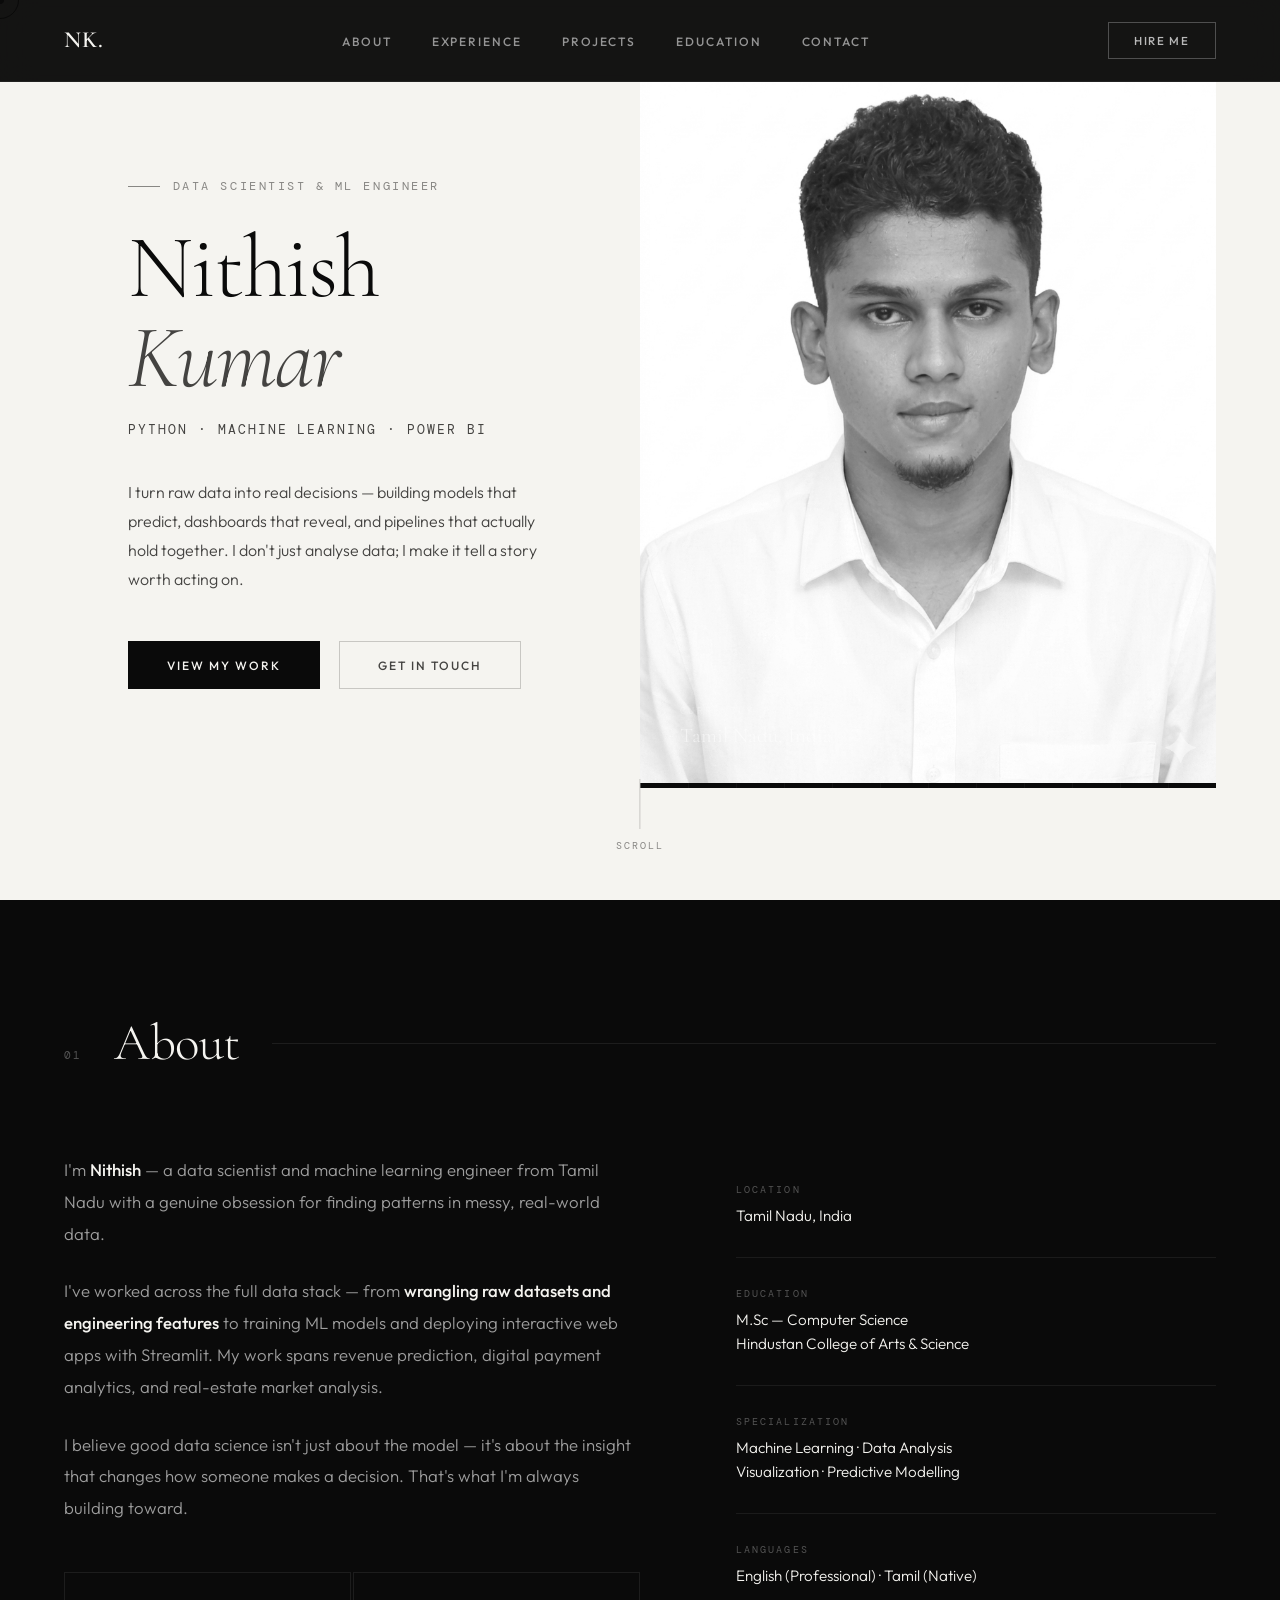
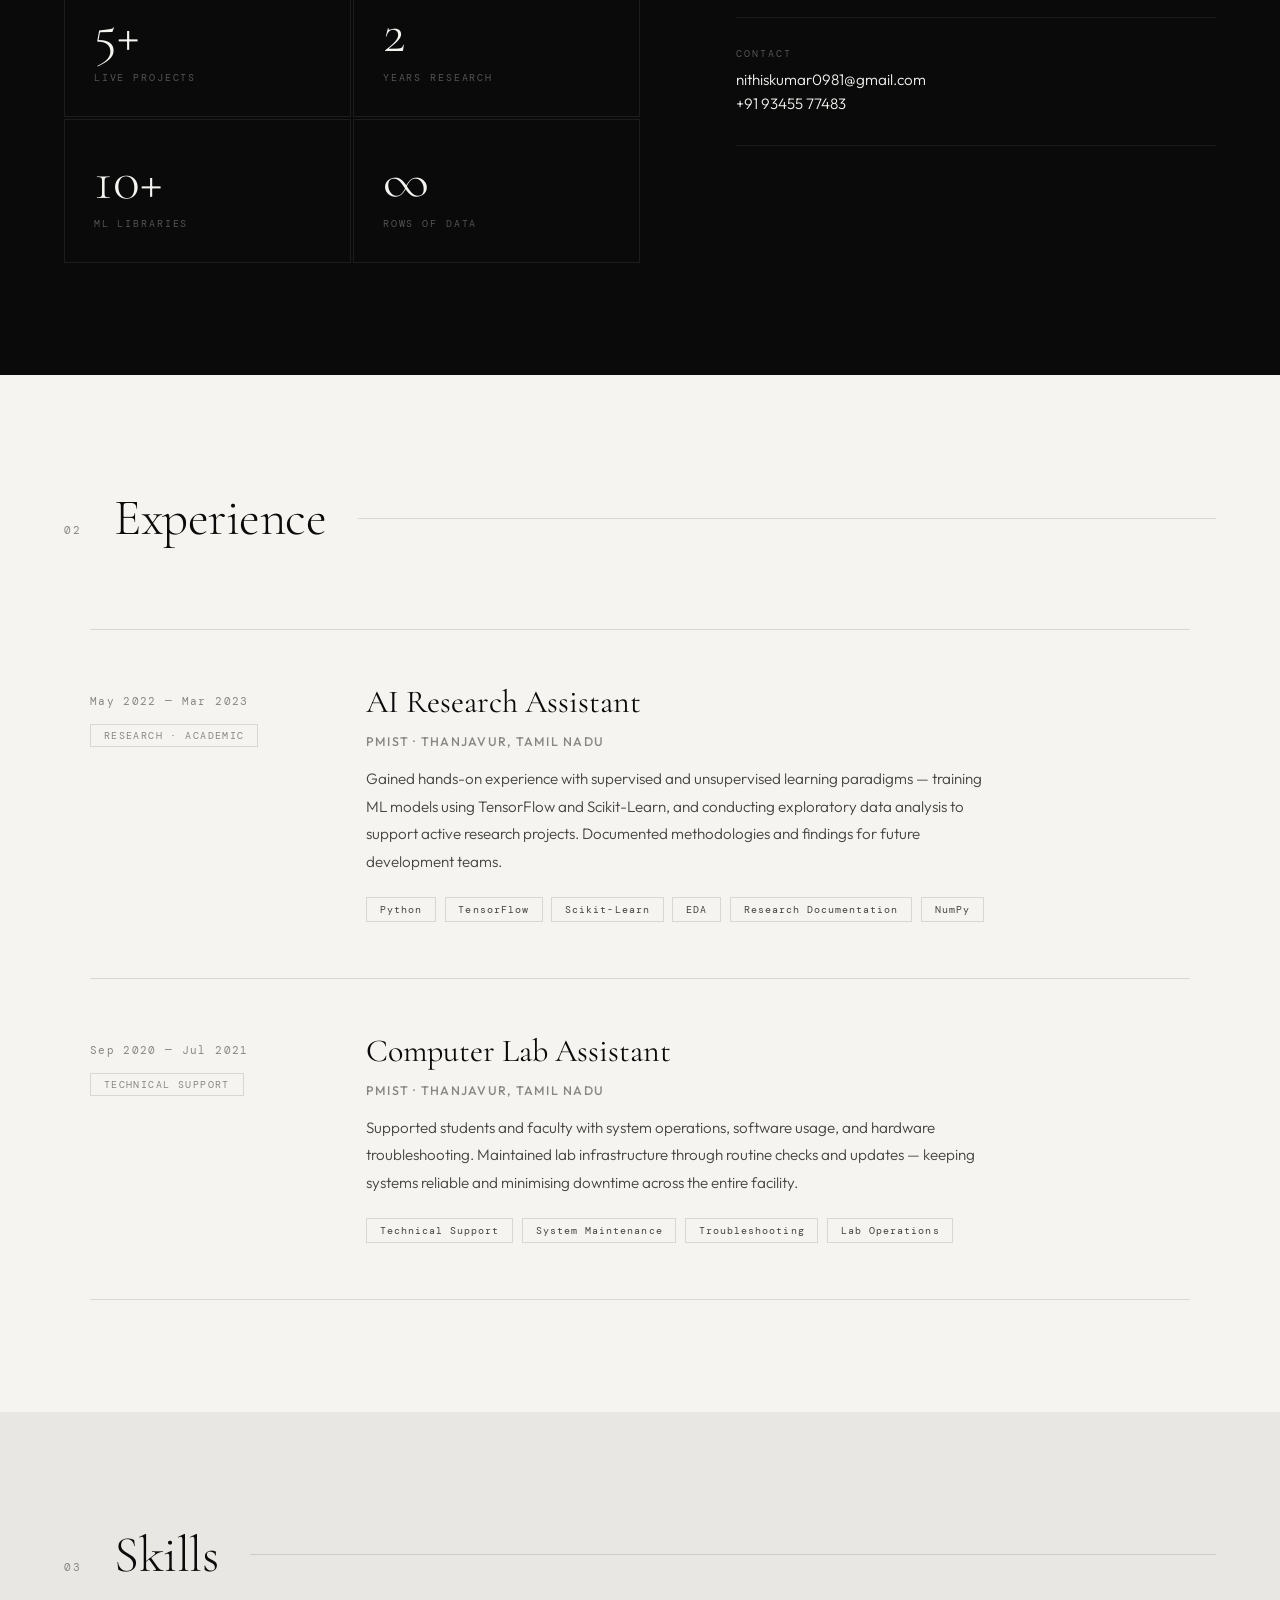
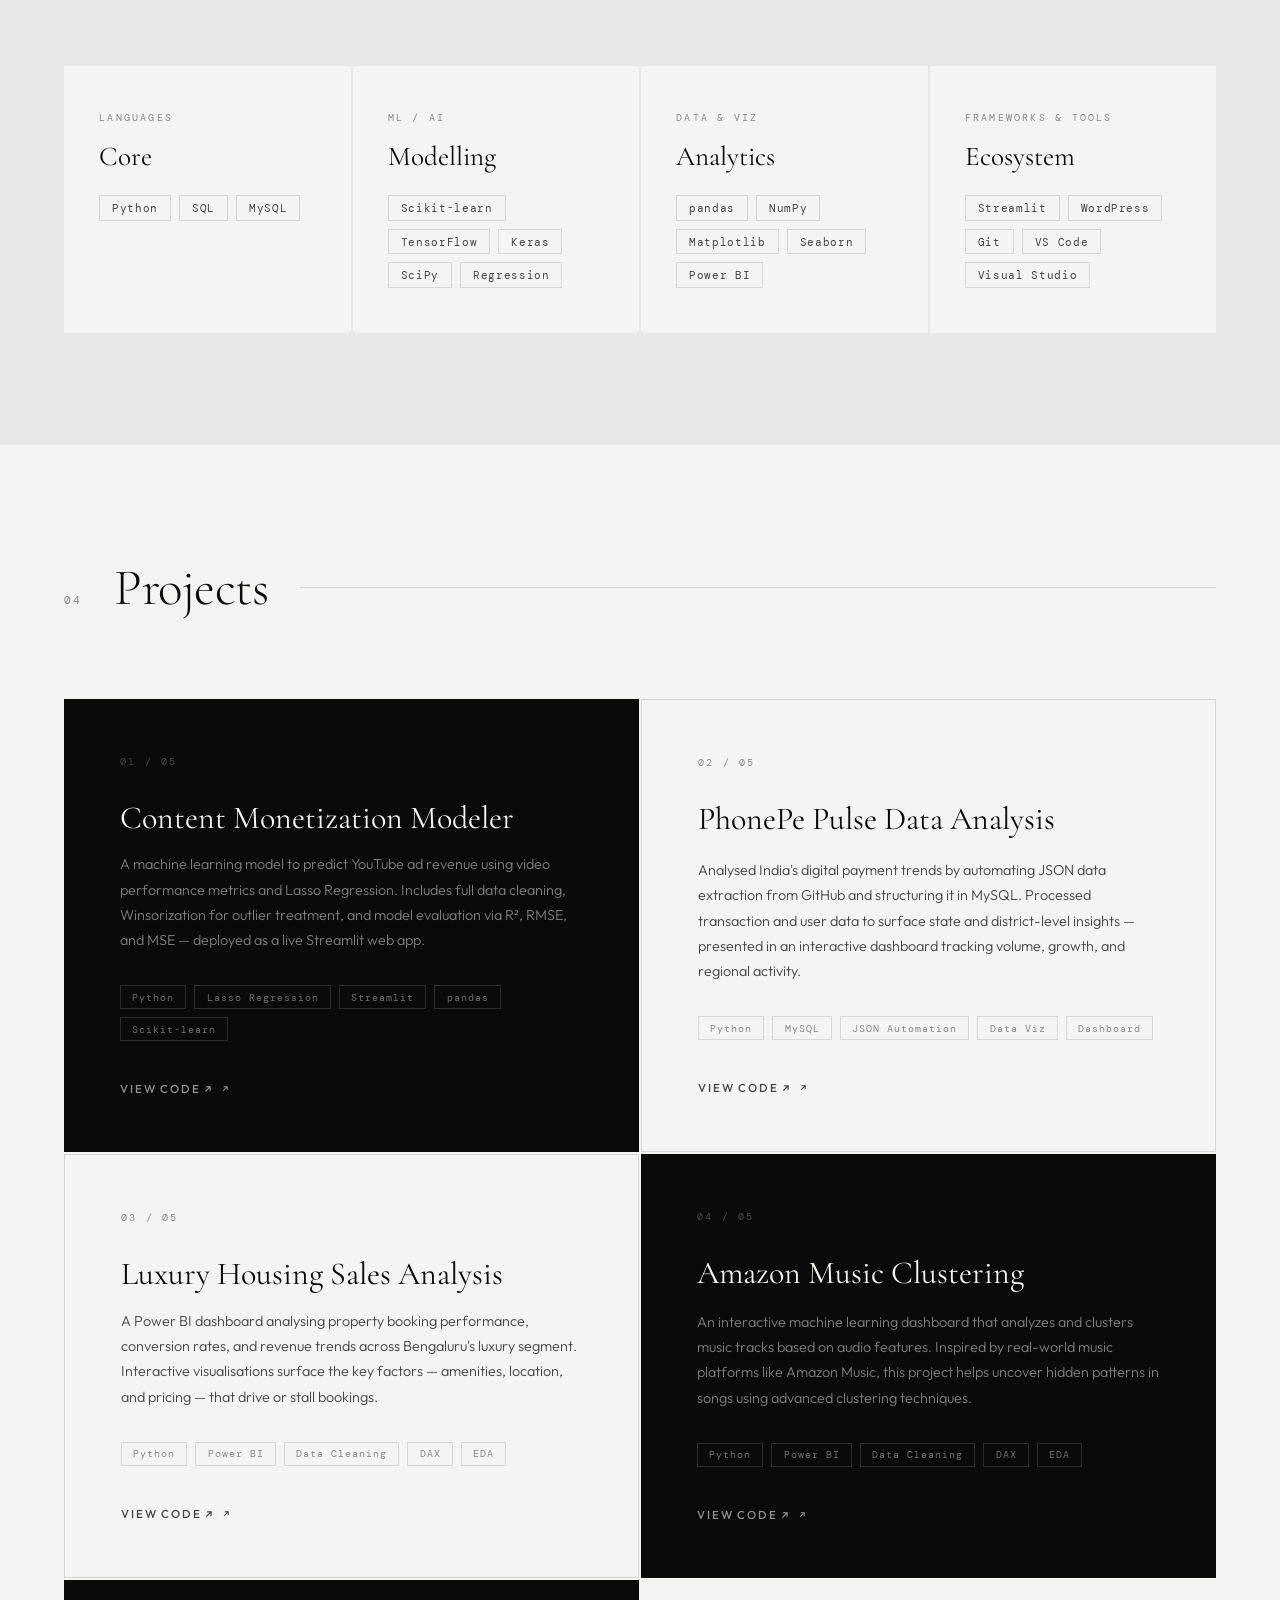
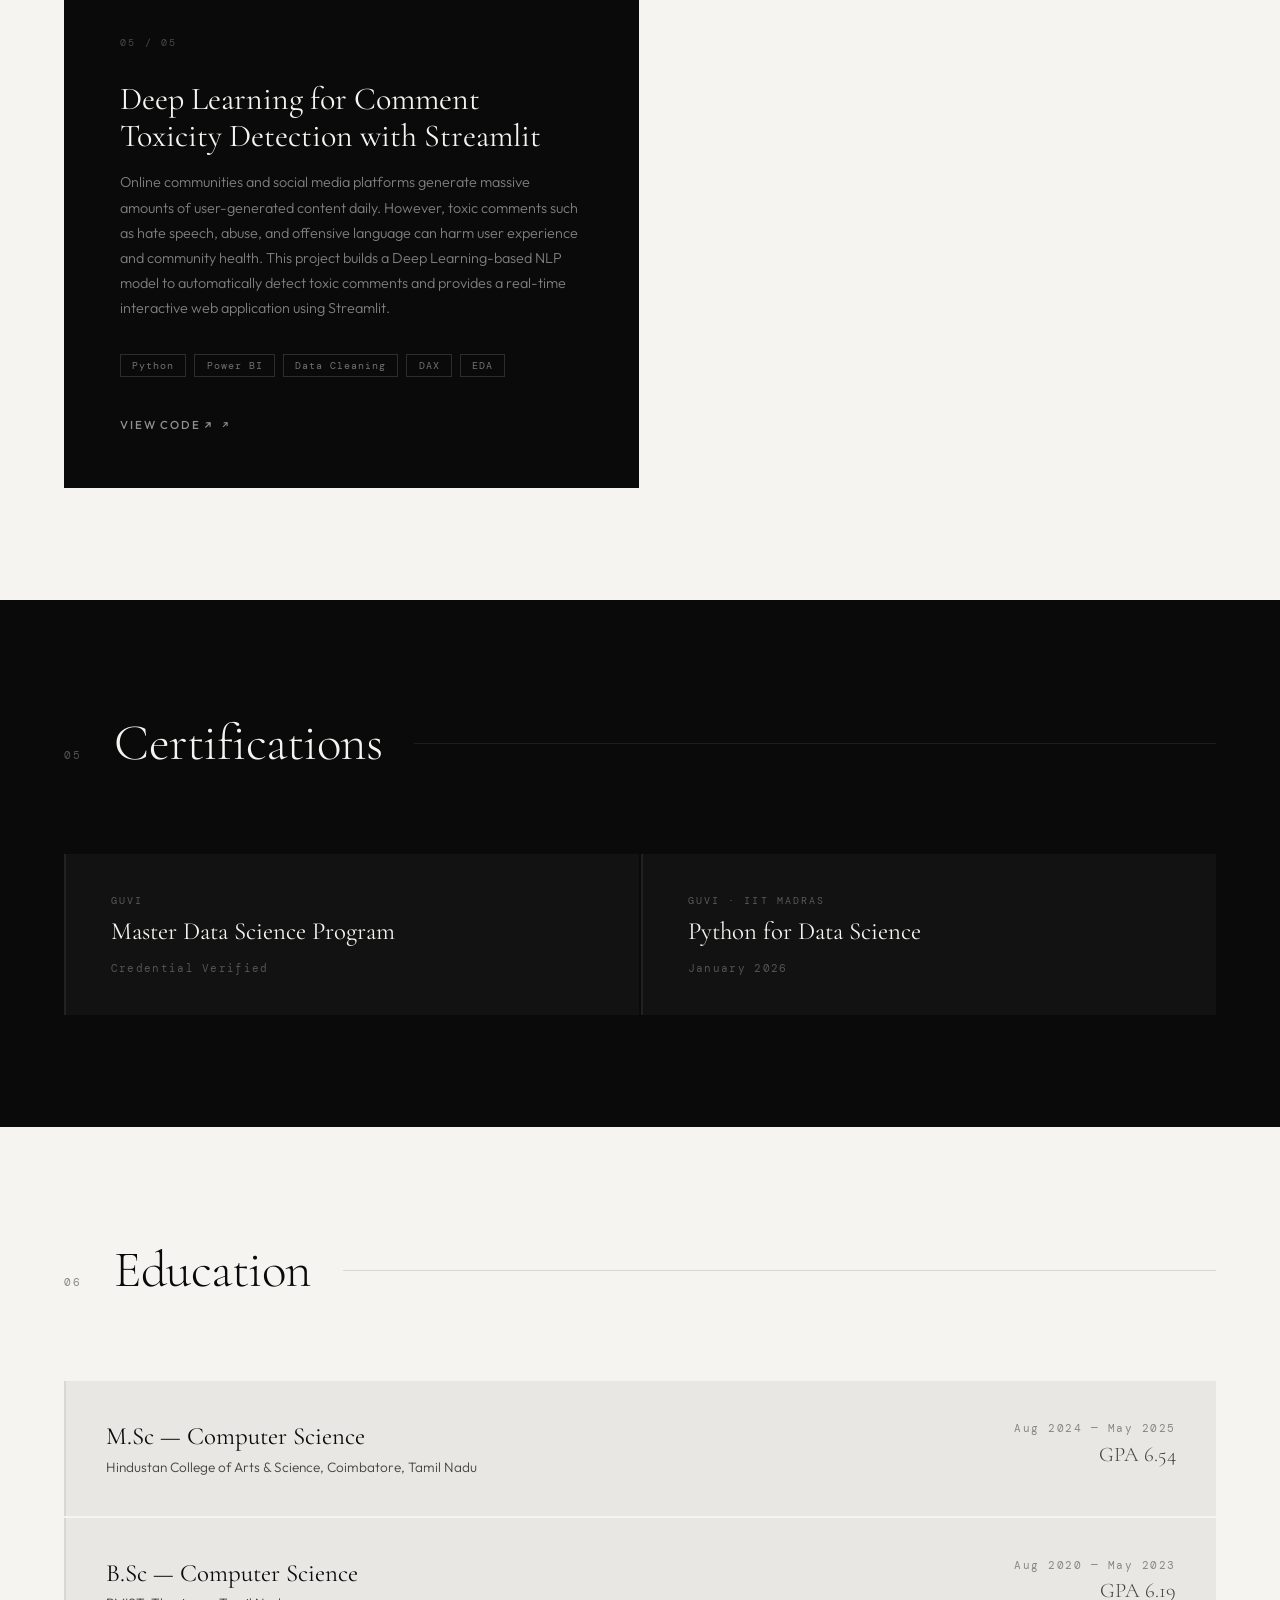
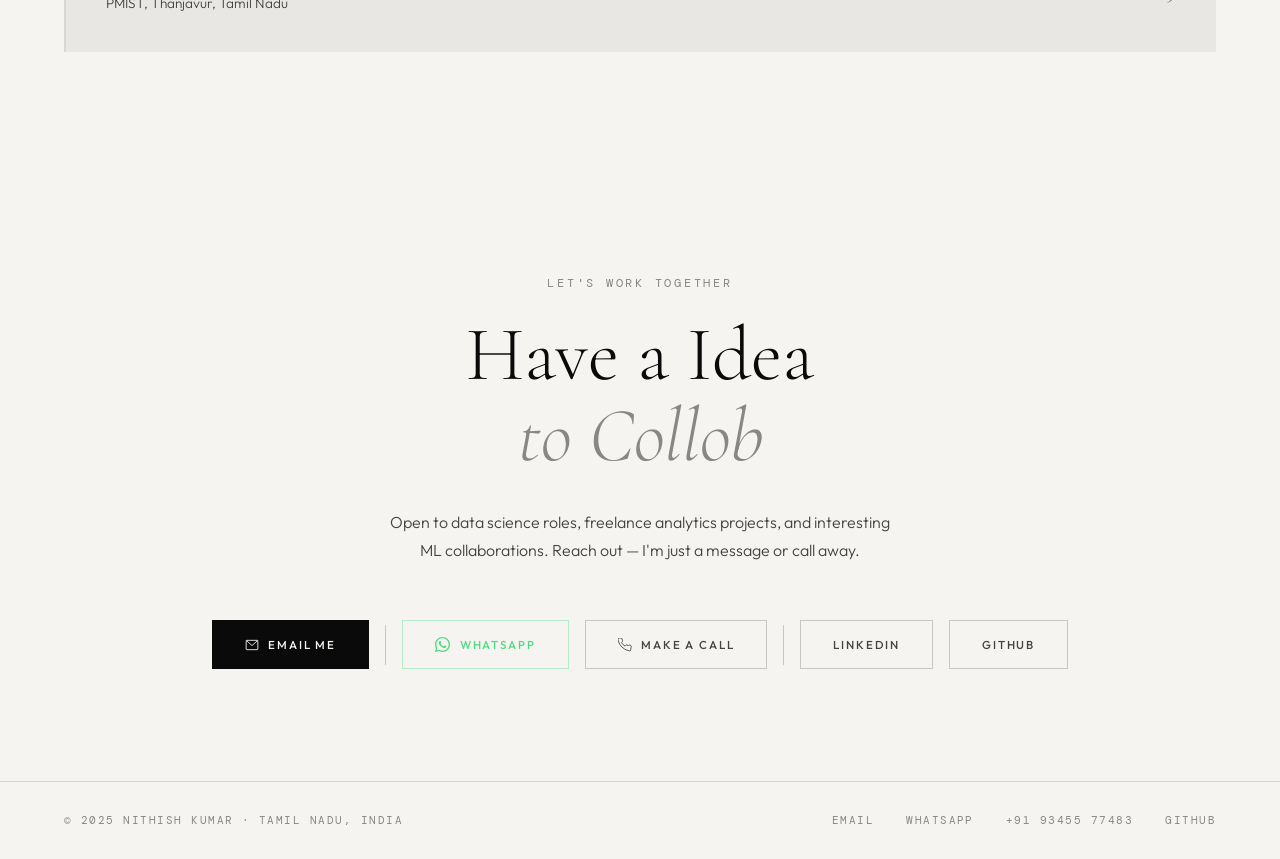
==== commit a3d5aab7: "Update index.html" ====
--- a/index.html
+++ b/index.html
@@ -870,7 +870,7 @@
   View Code ↗
 </a>
       </div>
-      <div class="project-card light reveal">
+       <div class="project-card reveal">
         <div class="project-num">05 / 05</div>
         <h3 class="project-title">Deep Learning for Comment Toxicity Detection with Streamlit</h3>
         <p class="project-desc">Online communities and social media platforms generate massive amounts of user-generated content daily. However, toxic comments such as hate speech, abuse, and offensive language can harm user experience and community health.
